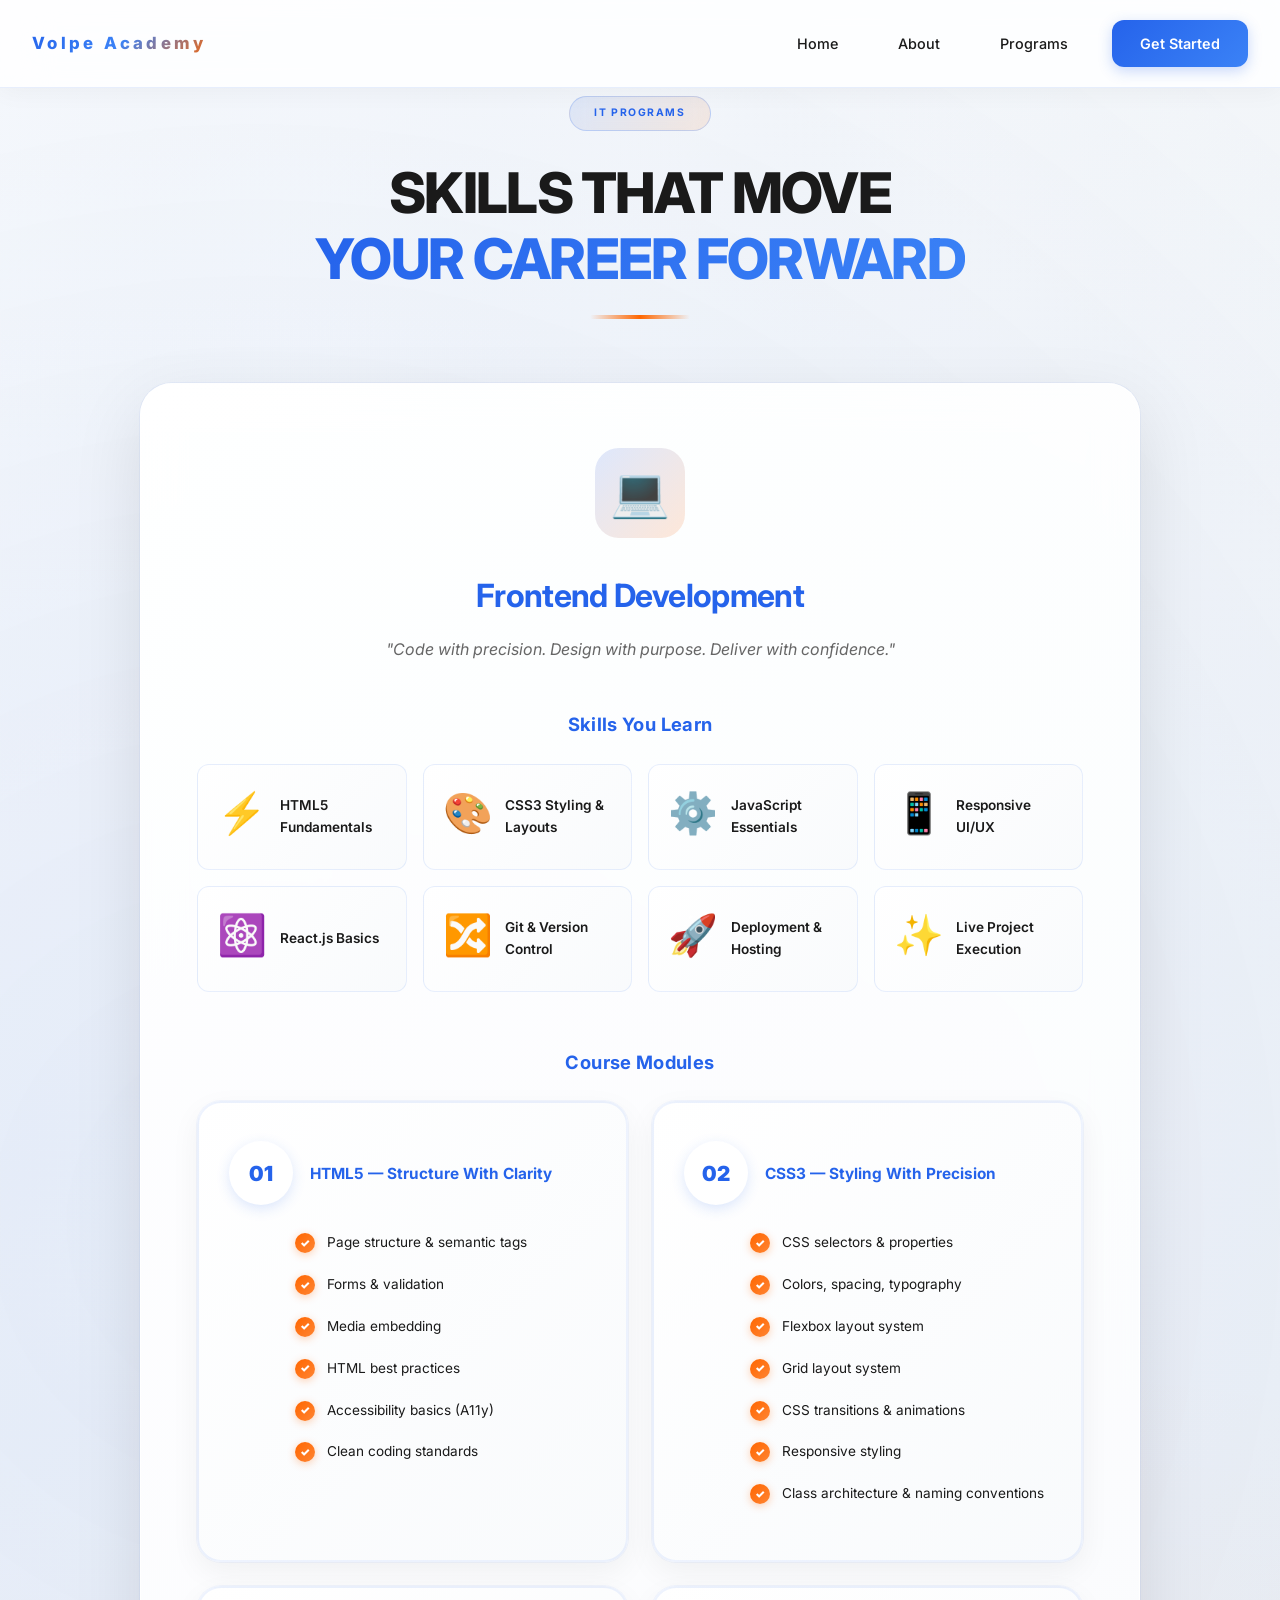
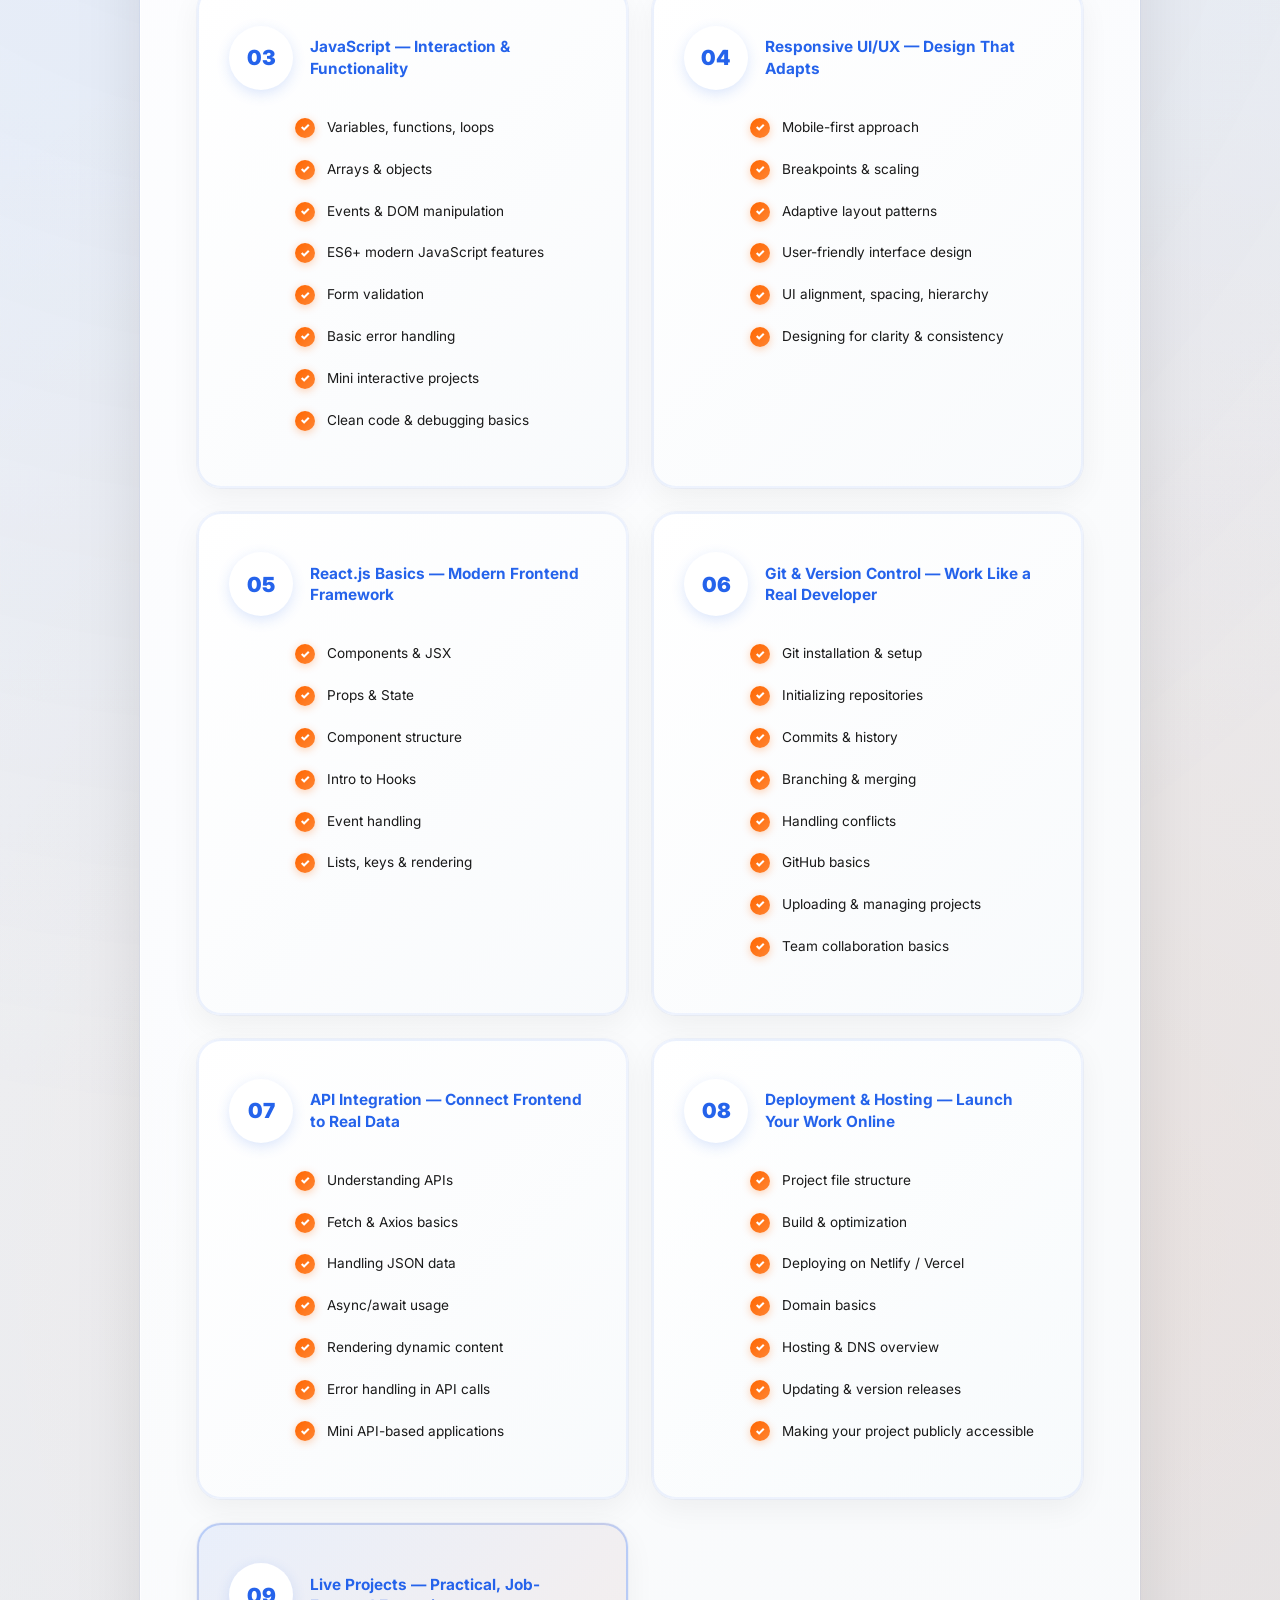
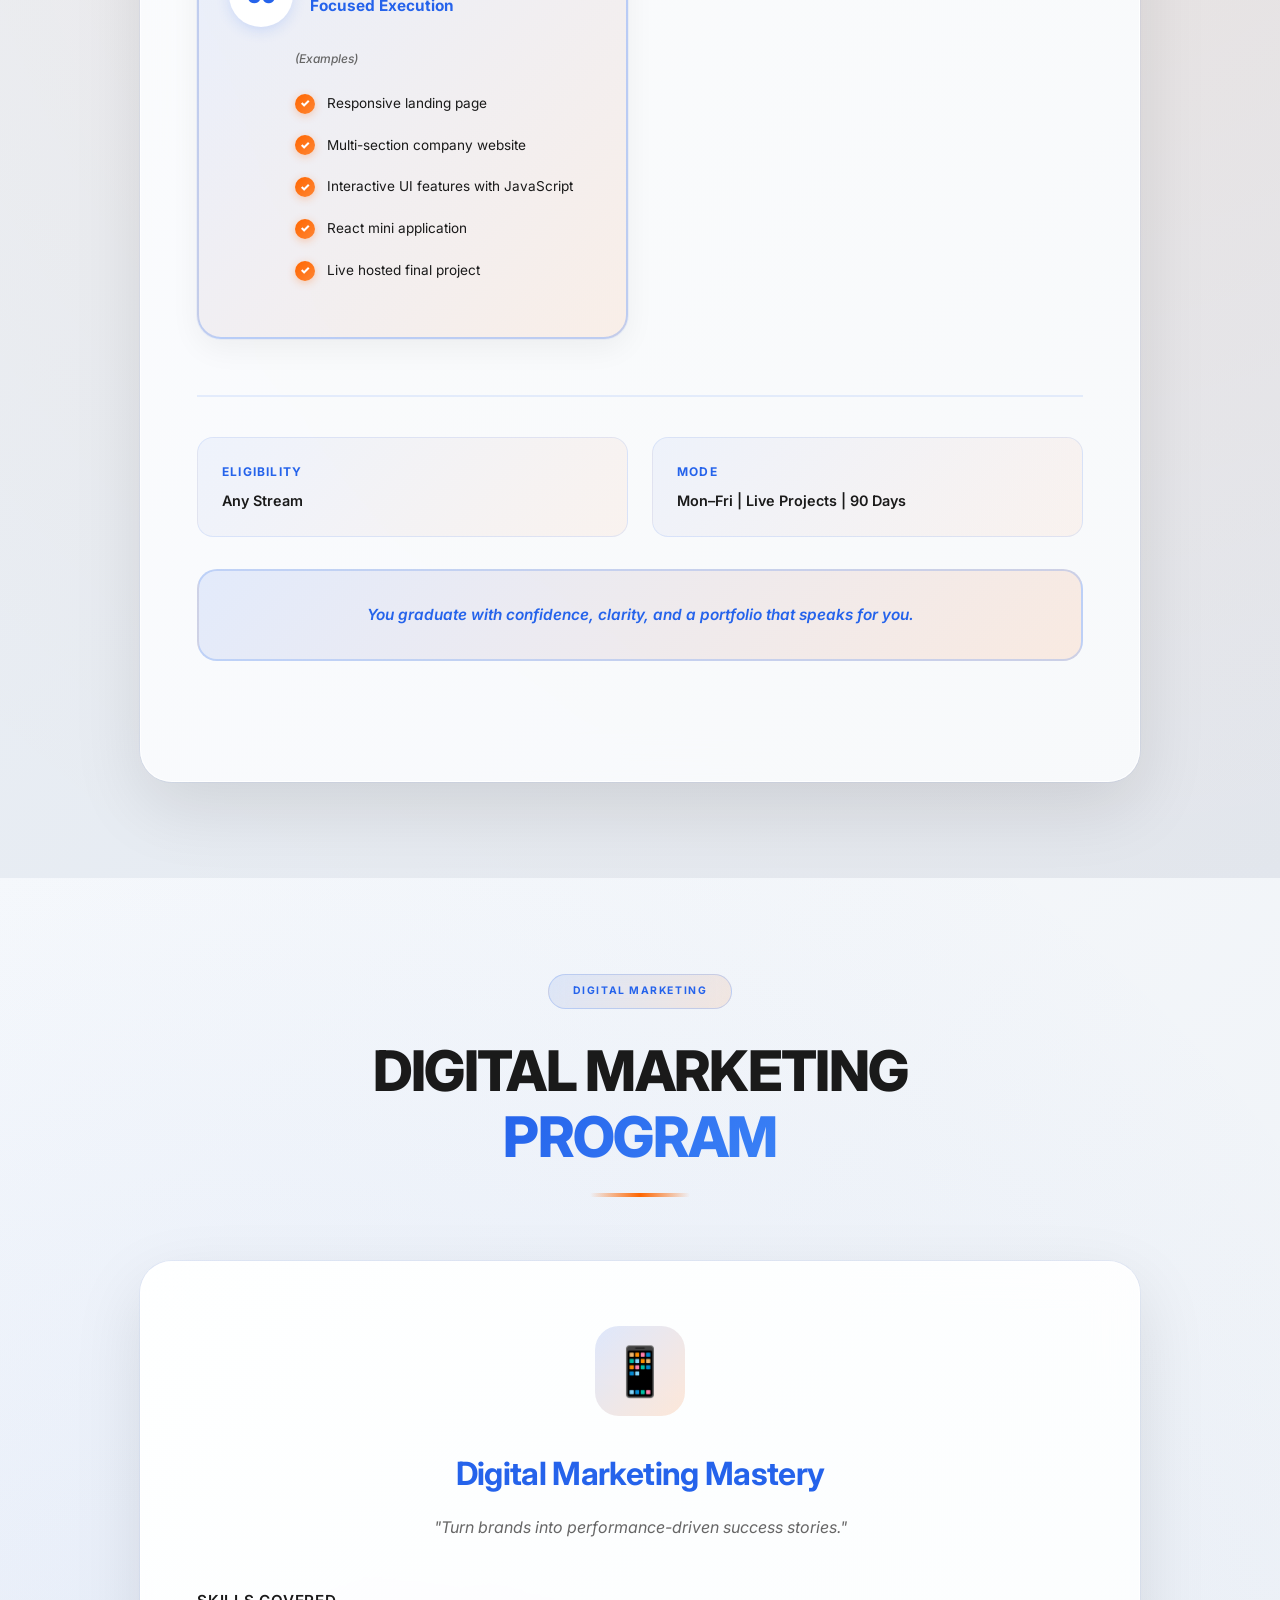
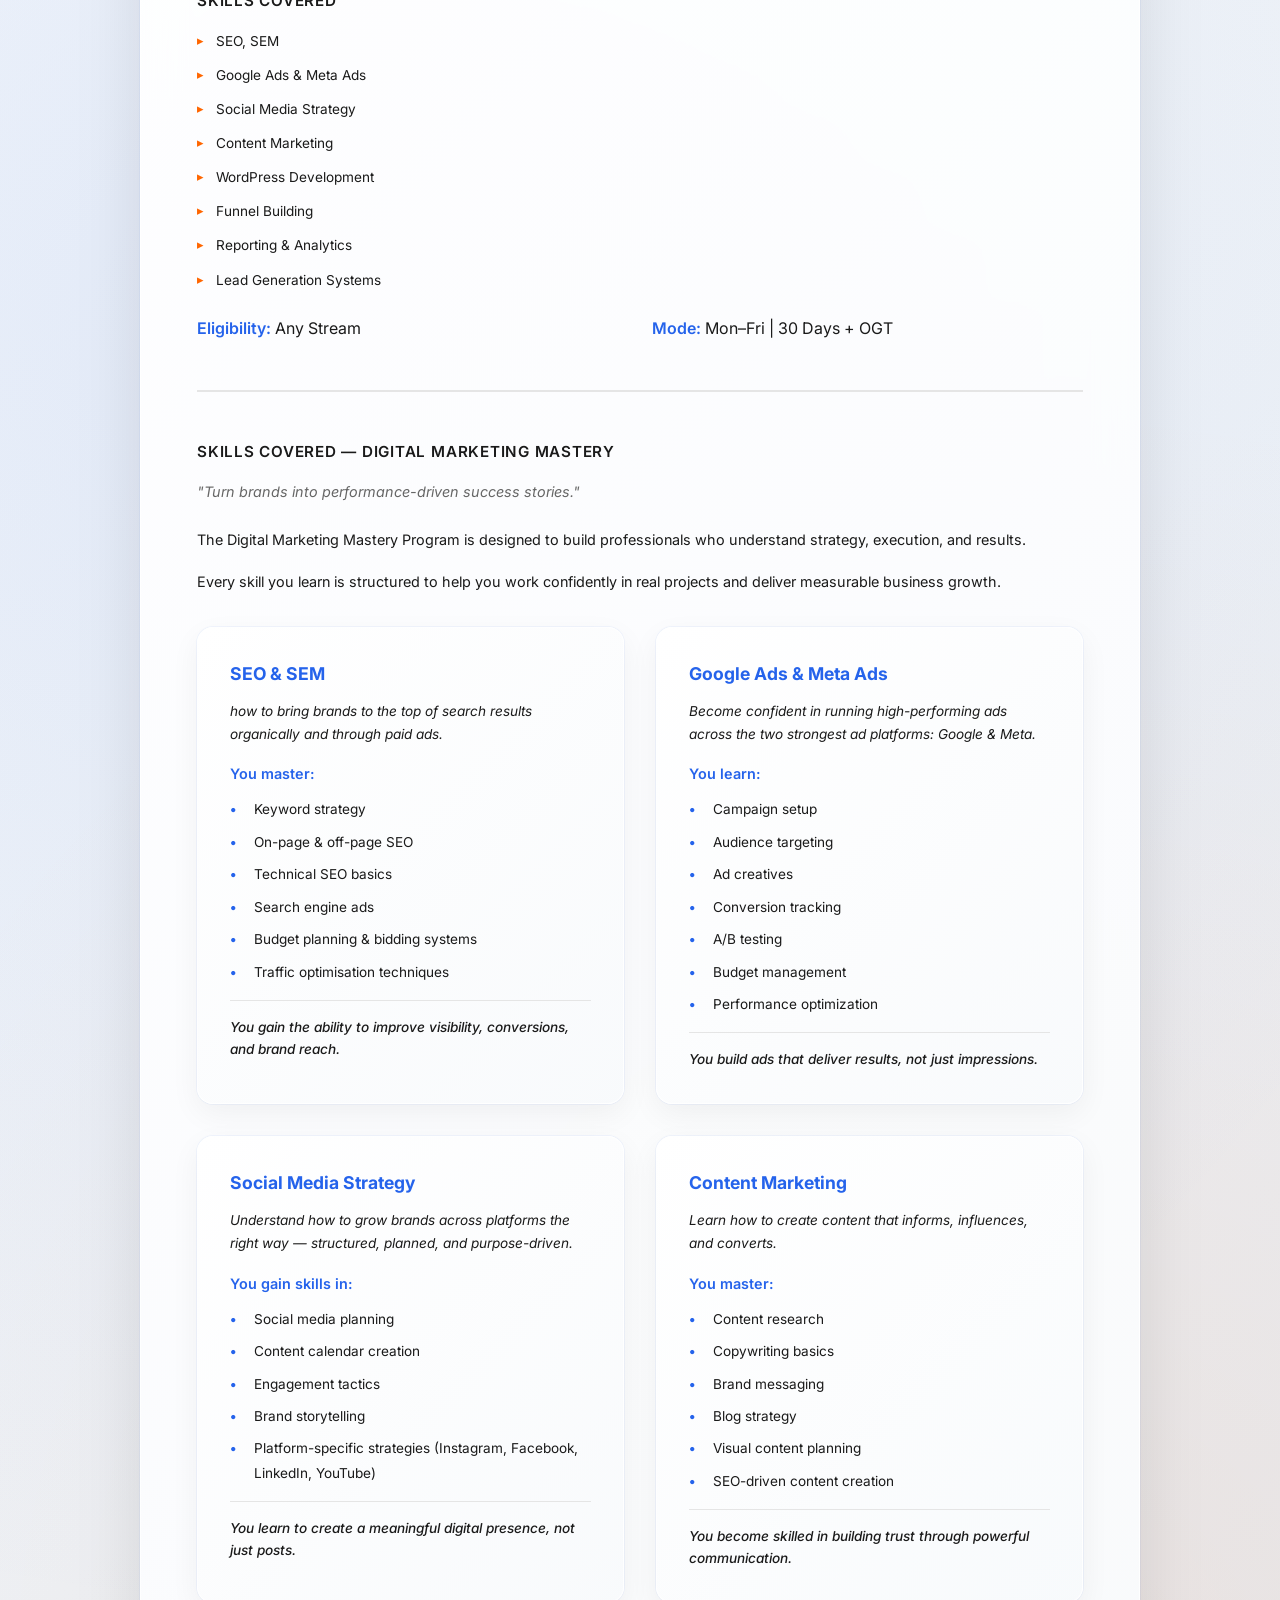
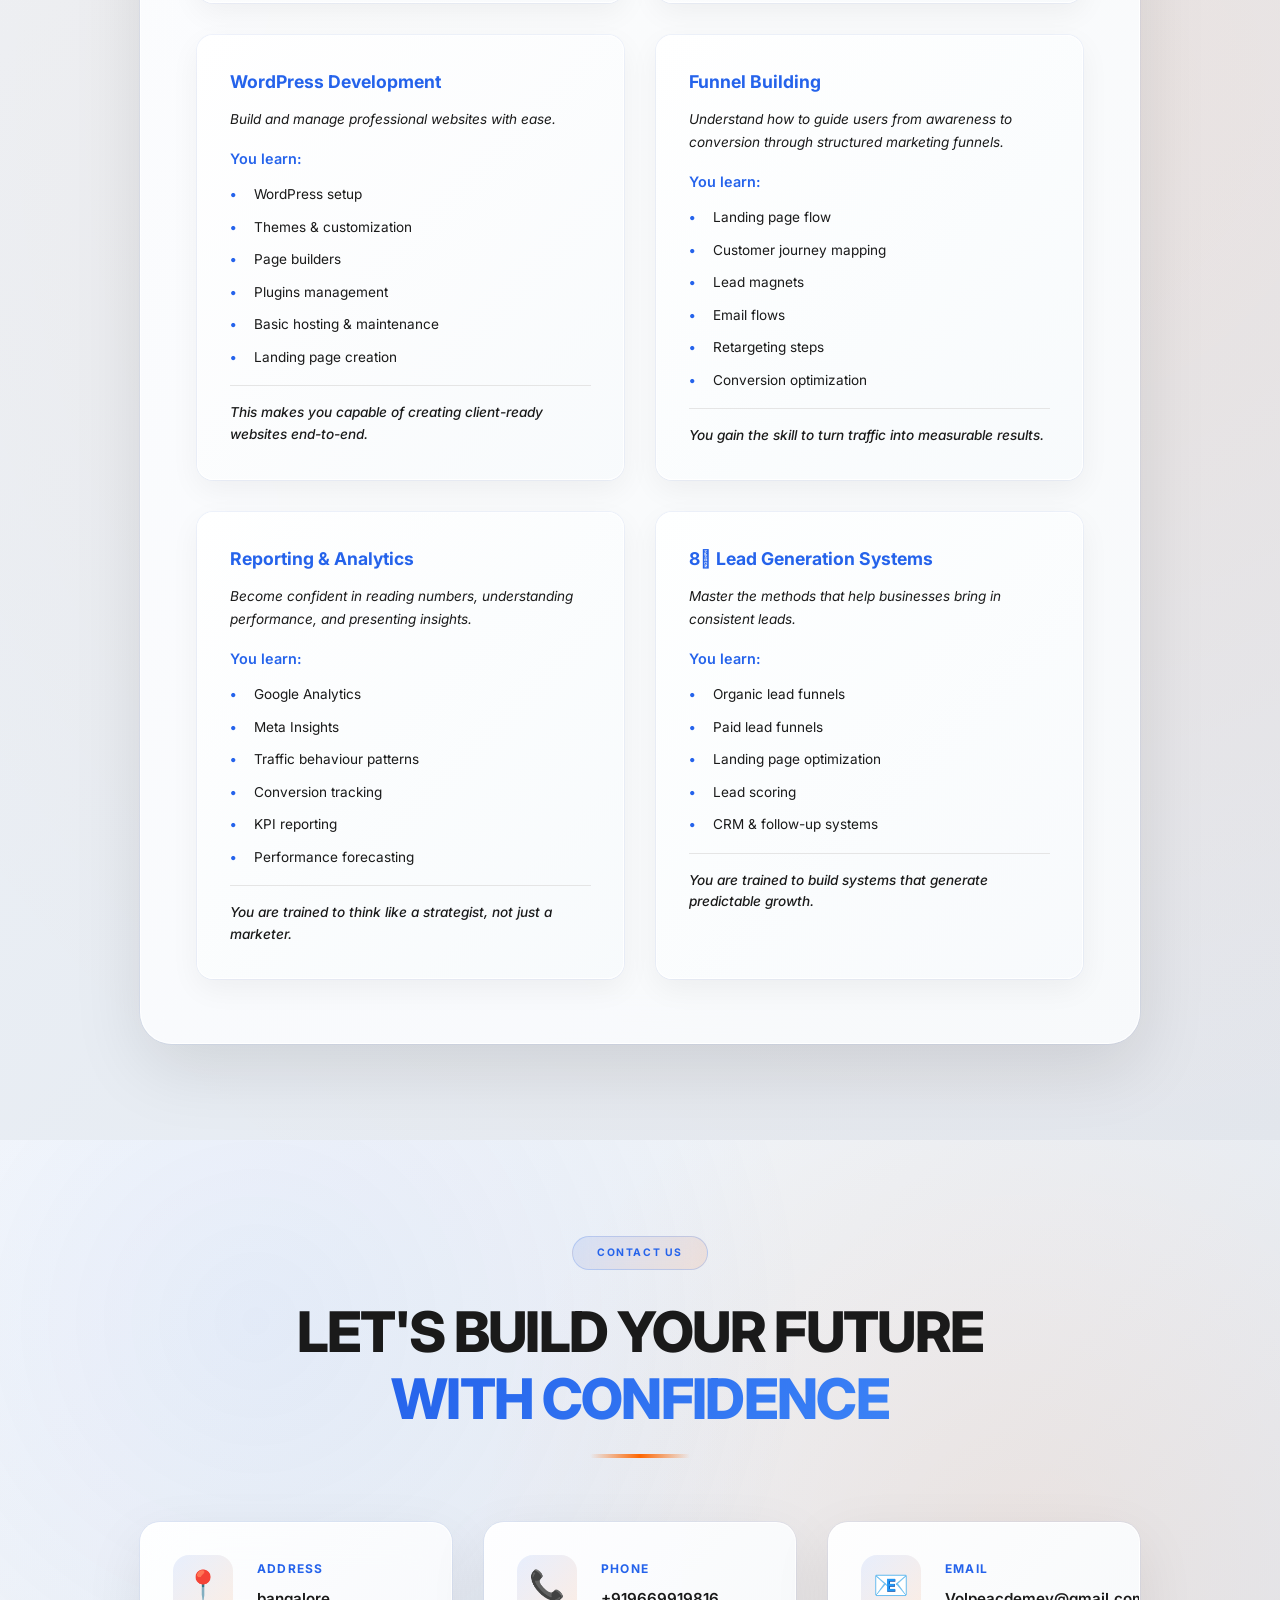
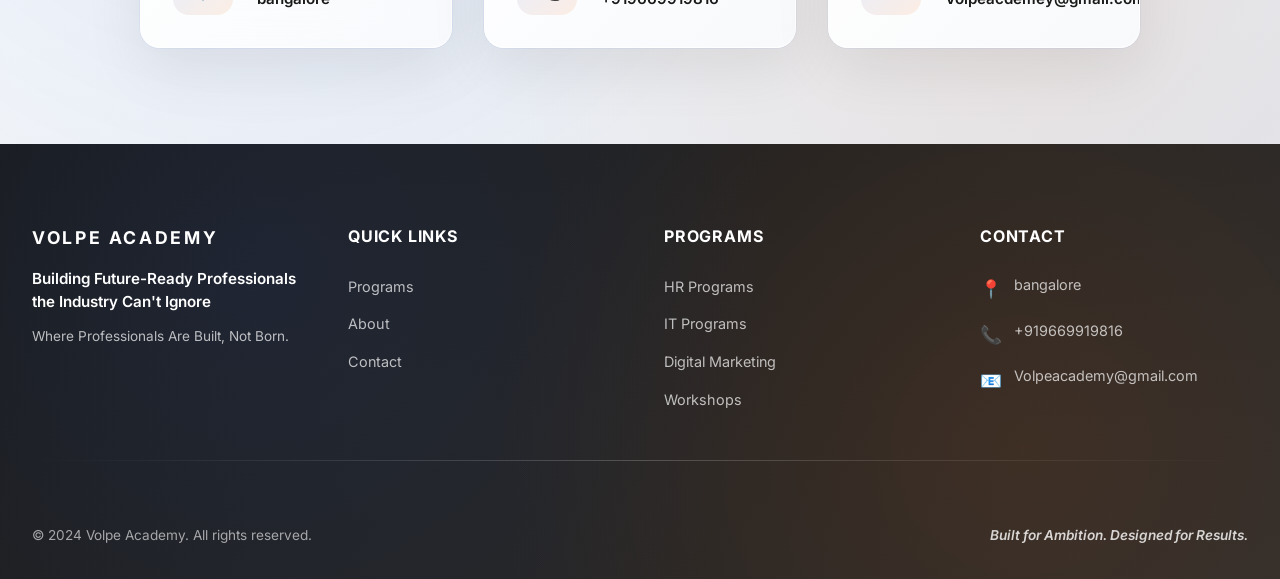
==== volpe/itprograms.html @ 86b408f2 "adding the new section" ====
<!DOCTYPE html>
<html lang="en">
<head>
	<meta charset="UTF-8">
	<meta name="viewport" content="width=device-width, initial-scale=1.0">
	<title>Volpe Academy — Building Future-Ready Professionals the Industry Can't Ignore</title>

     <link rel="stylesheet" href="styles.css">
	<link rel="preconnect" href="https://fonts.googleapis.com">
	<link rel="preconnect" href="https://fonts.gstatic.com" crossorigin>
	<link href="https://fonts.googleapis.com/css2?family=Inter:wght@300;400;500;600;700&display=swap" rel="stylesheet">
</head>
<body>
	<header class="header">
		<nav class="nav">
			<div class="nav-container">
				<div class="logo">Volpe Academy</div>
				<button class="hamburger-menu" aria-label="Toggle menu">
					<span></span>
					<span></span>
					<span></span>
				</button>
				<div class="nav-links">
					<a href="index.html">Home</a>
					<a href="index.html#about">About</a>
					<a href="index.html#programs">Programs</a>
					<a href="index.html#contact" class="nav-cta">Get Started</a>
				</div>
			</div>
		</nav>
	</header>

	<main>
		
		<section class="it-programs-section">
			<div class="it-background-pattern"></div>
			<div class="it-programs-container">
				<div class="it-section-header">
					<div class="it-badge">
						<span>IT PROGRAMS</span>
					</div>
					<h2 class="it-main-title">
						<span class="it-title-line">SKILLS THAT MOVE</span>
						<span class="it-title-accent">YOUR CAREER FORWARD</span>
					</h2>
					<div class="it-title-divider"></div>
				</div>
                
				<div class="it-course-wrapper">
					<div class="it-course-card">
						<div class="it-card-header">
							<div class="it-icon-wrapper">
								<div class="it-icon-bg"></div>
								<span class="it-icon">💻</span>
							</div>
							<h4 class="it-course-title">Frontend Development</h4>
							<p class="it-course-tagline">"Code with precision. Design with purpose. Deliver with confidence."</p>
						</div>
                        
						<div class="it-course-content">
							<div class="it-skills-section">
								<h5 class="it-section-label">Skills You Learn</h5>
								<div class="it-skills-grid">
									<div class="it-skill-card">
										<span class="it-skill-icon">⚡</span>
										<span class="it-skill-text">HTML5 Fundamentals</span>
									</div>
									<div class="it-skill-card">
										<span class="it-skill-icon">🎨</span>
										<span class="it-skill-text">CSS3 Styling & Layouts</span>
									</div>
									<div class="it-skill-card">
										<span class="it-skill-icon">⚙️</span>
										<span class="it-skill-text">JavaScript Essentials</span>
									</div>
									<div class="it-skill-card">
										<span class="it-skill-icon">📱</span>
										<span class="it-skill-text">Responsive UI/UX</span>
									</div>
									<div class="it-skill-card">
										<span class="it-skill-icon">⚛️</span>
										<span class="it-skill-text">React.js Basics</span>
									</div>
									<div class="it-skill-card">
										<span class="it-skill-icon">🔀</span>
										<span class="it-skill-text">Git & Version Control</span>
									</div>
									<div class="it-skill-card">
										<span class="it-skill-icon">🚀</span>
										<span class="it-skill-text">Deployment & Hosting</span>
									</div>
									<div class="it-skill-card">
										<span class="it-skill-icon">✨</span>
										<span class="it-skill-text">Live Project Execution</span>
									</div>
								</div>
							</div>

							<div class="it-modules-section">
								<h5 class="it-section-label">Course Modules</h5>
								<div class="it-modules-container">
									<div class="it-module-card">
										<div class="it-module-header">
											<span class="it-module-number">01</span>
											<h6 class="it-module-title">HTML5 — Structure With Clarity</h6>
										</div>
										<ul class="it-module-list">
										<li>Page structure & semantic tags</li>
										<li>Forms & validation</li>
										<li>Media embedding</li>
										<li>HTML best practices</li>
										<li>Accessibility basics (A11y)</li>
										<li>Clean coding standards</li>
									</ul>
									</div>

									<div class="it-module-card">
										<div class="it-module-header">
											<span class="it-module-number">02</span>
											<h6 class="it-module-title">CSS3 — Styling With Precision</h6>
										</div>
										<ul class="it-module-list">
										<li>CSS selectors & properties</li>
										<li>Colors, spacing, typography</li>
										<li>Flexbox layout system</li>
										<li>Grid layout system</li>
										<li>CSS transitions & animations</li>
										<li>Responsive styling</li>
										<li>Class architecture & naming conventions</li>
									</ul>
									</div>

									<div class="it-module-card">
										<div class="it-module-header">
											<span class="it-module-number">03</span>
											<h6 class="it-module-title">JavaScript — Interaction & Functionality</h6>
										</div>
										<ul class="it-module-list">
										<li>Variables, functions, loops</li>
										<li>Arrays & objects</li>
										<li>Events & DOM manipulation</li>
										<li>ES6+ modern JavaScript features</li>
										<li>Form validation</li>
										<li>Basic error handling</li>
										<li>Mini interactive projects</li>
										<li>Clean code & debugging basics</li>
									</ul>
									</div>

									<div class="it-module-card">
										<div class="it-module-header">
											<span class="it-module-number">04</span>
											<h6 class="it-module-title">Responsive UI/UX — Design That Adapts</h6>
										</div>
										<ul class="it-module-list">
										<li>Mobile-first approach</li>
										<li>Breakpoints & scaling</li>
										<li>Adaptive layout patterns</li>
										<li>User-friendly interface design</li>
										<li>UI alignment, spacing, hierarchy</li>
										<li>Designing for clarity & consistency</li>
									</ul>
									</div>

									<div class="it-module-card">
										<div class="it-module-header">
											<span class="it-module-number">05</span>
											<h6 class="it-module-title">React.js Basics — Modern Frontend Framework</h6>
										</div>
										<ul class="it-module-list">
										<li>Components & JSX</li>
										<li>Props & State</li>
										<li>Component structure</li>
										<li>Intro to Hooks</li>
										<li>Event handling</li>
										<li>Lists, keys & rendering</li>
									</ul>
									</div>

									<div class="it-module-card">
										<div class="it-module-header">
											<span class="it-module-number">06</span>
											<h6 class="it-module-title">Git & Version Control — Work Like a Real Developer</h6>
										</div>
										<ul class="it-module-list">
										<li>Git installation & setup</li>
										<li>Initializing repositories</li>
										<li>Commits & history</li>
										<li>Branching & merging</li>
										<li>Handling conflicts</li>
										<li>GitHub basics</li>
										<li>Uploading & managing projects</li>
										<li>Team collaboration basics</li>
									</ul>
									</div>

									<div class="it-module-card">
										<div class="it-module-header">
											<span class="it-module-number">07</span>
											<h6 class="it-module-title">API Integration — Connect Frontend to Real Data</h6>
										</div>
										<ul class="it-module-list">
										<li>Understanding APIs</li>
										<li>Fetch & Axios basics</li>
										<li>Handling JSON data</li>
										<li>Async/await usage</li>
										<li>Rendering dynamic content</li>
										<li>Error handling in API calls</li>
										<li>Mini API-based applications</li>
									</ul>
									</div>

									<div class="it-module-card">
										<div class="it-module-header">
											<span class="it-module-number">08</span>
											<h6 class="it-module-title">Deployment & Hosting — Launch Your Work Online</h6>
										</div>
										<ul class="it-module-list">
										<li>Project file structure</li>
										<li>Build & optimization</li>
										<li>Deploying on Netlify / Vercel</li>
										<li>Domain basics</li>
										<li>Hosting & DNS overview</li>
										<li>Updating & version releases</li>
										<li>Making your project publicly accessible</li>
									</ul>
									</div>

									<div class="it-module-card it-module-highlight">
										<div class="it-module-header">
											<span class="it-module-number">09</span>
											<h6 class="it-module-title">Live Projects — Practical, Job-Focused Execution</h6>
										</div>
										<p class="it-module-examples">(Examples)</p>
										<ul class="it-module-list">
										<li>Responsive landing page</li>
										<li>Multi-section company website</li>
										<li>Interactive UI features with JavaScript</li>
										<li>React mini application</li>
										<li>Live hosted final project</li>
										</ul>
									</div>
								</div>

								<div class="it-course-footer">
									<div class="it-course-details">
										<div class="it-detail-item">
											<span class="it-detail-label">Eligibility</span>
											<span class="it-detail-value">Any Stream</span>
										</div>
										<div class="it-detail-item">
											<span class="it-detail-label">Mode</span>
											<span class="it-detail-value">Mon–Fri | Live Projects | 90 Days</span>
										</div>
									</div>
									<div class="it-graduation-box">
										<p class="it-graduation-statement">You graduate with confidence, clarity, and a portfolio that speaks for you.</p>
									</div>
								</div>
							</div>
							</div>
						</section>

						<section class="digital-marketing-section">
							<div class="dm-background-pattern"></div>
							<div class="digital-marketing-container">
								<div class="dm-section-header">
									<div class="dm-badge">
										<span>DIGITAL MARKETING</span>
									</div>
									<h2 class="dm-main-title">
										<span class="dm-title-line">DIGITAL MARKETING</span>
										<span class="dm-title-accent">PROGRAM</span>
									</h2>
									<div class="dm-title-divider"></div>
								</div>
				
								<div class="dm-course-wrapper">
									<div class="dm-course-card">
										<div class="dm-card-header">
											<div class="dm-icon-wrapper">
												<div class="dm-icon-bg"></div>
												<span class="dm-icon">📱</span>
											</div>
											<h4 class="dm-course-title">Digital Marketing Mastery</h4>
											<p class="dm-course-tagline">"Turn brands into performance-driven success stories."</p>
										</div>
						
										<div class="dm-course-content">
											<h5 class="course-section-title">Skills Covered</h5>
											<ul class="course-list">
												<li class="course-item">SEO, SEM</li>
												<li class="course-item">Google Ads & Meta Ads</li>
												<li class="course-item">Social Media Strategy</li>
												<li class="course-item">Content Marketing</li>
												<li class="course-item">WordPress Development</li>
												<li class="course-item">Funnel Building</li>
												<li class="course-item">Reporting & Analytics</li>
												<li class="course-item">Lead Generation Systems</li>
											</ul>

											<div class="it-course-details">
												<p class="course-eligibility"><strong>Eligibility:</strong> Any Stream</p>
												<p class="course-mode"><strong>Mode:</strong> Mon–Fri | 30 Days + OGT</p>
											</div>

											<div class="dm-detailed-section">
												<h5 class="course-section-title">Skills Covered — Digital Marketing Mastery</h5>
												<p class="course-tagline">"Turn brands into performance-driven success stories."</p>
												<p class="dm-intro">The Digital Marketing Mastery Program is designed to build professionals who understand strategy, execution, and results.</p>
												<p class="dm-intro">Every skill you learn is structured to help you work confidently in real projects and deliver measurable business growth.</p>

												<div class="modules-section">
													<div class="module-item">
														<h6 class="module-number">SEO & SEM</h6>
														<p class="module-description">how to bring brands to the top of search results organically and through paid ads.</p>
														<p class="module-subtitle">You master:</p>
														<ul class="module-list">
															<li>Keyword strategy</li>
															<li>On-page & off-page SEO</li>
															<li>Technical SEO basics</li>
															<li>Search engine ads</li>
															<li>Budget planning & bidding systems</li>
															<li>Traffic optimisation techniques</li>
														</ul>
														<p class="module-outcome">You gain the ability to improve visibility, conversions, and brand reach.</p>
													</div>

													<div class="module-item">
														<h6 class="module-number">Google Ads & Meta Ads</h6>
														<p class="module-description">Become confident in running high-performing ads across the two strongest ad platforms: Google & Meta.</p>
														<p class="module-subtitle">You learn:</p>
														<ul class="module-list">
															<li>Campaign setup</li>
															<li>Audience targeting</li>
															<li>Ad creatives</li>
															<li>Conversion tracking</li>
															<li>A/B testing</li>
															<li>Budget management</li>
															<li>Performance optimization</li>
														</ul>
														<p class="module-outcome">You build ads that deliver results, not just impressions.</p>
													</div>

													<div class="module-item">
														<h6 class="module-number">Social Media Strategy</h6>
														<p class="module-description">Understand how to grow brands across platforms the right way — structured, planned, and purpose-driven.</p>
														<p class="module-subtitle">You gain skills in:</p>
														<ul class="module-list">
															<li>Social media planning</li>
															<li>Content calendar creation</li>
															<li>Engagement tactics</li>
															<li>Brand storytelling</li>
															<li>Platform-specific strategies (Instagram, Facebook, LinkedIn, YouTube)</li>
														</ul>
														<p class="module-outcome">You learn to create a meaningful digital presence, not just posts.</p>
													</div>

													<div class="module-item">
														<h6 class="module-number">Content Marketing</h6>
														<p class="module-description">Learn how to create content that informs, influences, and converts.</p>
														<p class="module-subtitle">You master:</p>
														<ul class="module-list">
															<li>Content research</li>
															<li>Copywriting basics</li>
															<li>Brand messaging</li>
															<li>Blog strategy</li>
															<li>Visual content planning</li>
															<li>SEO-driven content creation</li>
														</ul>
														<p class="module-outcome">You become skilled in building trust through powerful communication.</p>
													</div>

													<div class="module-item">
														<h6 class="module-number">WordPress Development</h6>
														<p class="module-description">Build and manage professional websites with ease.</p>
														<p class="module-subtitle">You learn:</p>
														<ul class="module-list">
															<li>WordPress setup</li>
															<li>Themes & customization</li>
															<li>Page builders</li>
															<li>Plugins management</li>
															<li>Basic hosting & maintenance</li>
															<li>Landing page creation</li>
														</ul>
														<p class="module-outcome">This makes you capable of creating client-ready websites end-to-end.</p>
													</div>

													<div class="module-item">
														<h6 class="module-number">Funnel Building</h6>
														<p class="module-description">Understand how to guide users from awareness to conversion through structured marketing funnels.</p>
														<p class="module-subtitle">You learn:</p>
														<ul class="module-list">
															<li>Landing page flow</li>
															<li>Customer journey mapping</li>
															<li>Lead magnets</li>
															<li>Email flows</li>
															<li>Retargeting steps</li>
															<li>Conversion optimization</li>
														</ul>
														<p class="module-outcome">You gain the skill to turn traffic into measurable results.</p>
													</div>

													<div class="module-item">
														<h6 class="module-number">Reporting & Analytics</h6>
														<p class="module-description">Become confident in reading numbers, understanding performance, and presenting insights.</p>
														<p class="module-subtitle">You learn:</p>
														<ul class="module-list">
															<li>Google Analytics</li>
															<li>Meta Insights</li>
															<li>Traffic behaviour patterns</li>
															<li>Conversion tracking</li>
															<li>KPI reporting</li>
															<li>Performance forecasting</li>
														</ul>
														<p class="module-outcome">You are trained to think like a strategist, not just a marketer.</p>
													</div>

													<div class="module-item">
														<h6 class="module-number">8⃣ Lead Generation Systems</h6>
														<p class="module-description">Master the methods that help businesses bring in consistent leads.</p>
														<p class="module-subtitle">You learn:</p>
														<ul class="module-list">
															<li>Organic lead funnels</li>
															<li>Paid lead funnels</li>
															<li>Landing page optimization</li>
															<li>Lead scoring</li>
															<li>CRM & follow-up systems</li>
														</ul>
														<p class="module-outcome">You are trained to build systems that generate predictable growth.</p>
													</div>
												</div>
											</div>
										</div>
									</div>
								</div>
							</section>
                
							<section class="contact-section" id="contact">
								<div class="contact-background-pattern"></div>
								<div class="contact-container">
									<div class="contact-section-header">
										<div class="contact-badge">
											<span>CONTACT US</span>
										</div>
										<h2 class="contact-main-title">
											<span class="contact-title-line">LET'S BUILD YOUR FUTURE</span>
											<span class="contact-title-accent">WITH CONFIDENCE</span>
										</h2>
										<div class="contact-title-divider"></div>
									</div>
					
									<div class="contact-info">
										<div class="contact-item">
											<div class="contact-icon-wrapper">
												<span class="contact-icon">📍</span>
											</div>
											<div class="contact-content">
												<span class="contact-label">Address</span>
												<span class="contact-value">bangalore</span>
											</div>
										</div>
										<div class="contact-item">
											<div class="contact-icon-wrapper">
												<span class="contact-icon">📞</span>
											</div>
											<div class="contact-content">
												<span class="contact-label">Phone</span>
												<span class="contact-value">+919669919816</span>
											</div>
										</div>
										<div class="contact-item">
											<div class="contact-icon-wrapper">
												<span class="contact-icon">📧</span>
											</div>
											<div class="contact-content">
												<span class="contact-label">Email</span>
												<span class="contact-value">Volpeacdemey@gmail.com</span>
											</div>
										</div>
									</div>
								</div>
							</section>
						</main>

						<footer class="footer">
							<div class="footer-background-pattern"></div>
							<div class="footer-container">
								<div class="footer-content">
									<div class="footer-section footer-brand">
										<div class="footer-logo">Volpe ACADEMY</div>
										<p class="footer-tagline">Building Future-Ready Professionals the Industry Can't Ignore</p>
										<p class="footer-description">Where Professionals Are Built, Not Born.</p>
									</div>
					
									<div class="footer-section footer-links">
										<h4 class="footer-heading">Quick Links</h4>
										<ul class="footer-link-list">
											<li><a href="#programs">Programs</a></li>
											<li><a href="#about">About</a></li>
											<li><a href="#contact">Contact</a></li>
										</ul>
									</div>
					
									<div class="footer-section footer-programs">
										<h4 class="footer-heading">Programs</h4>
										<ul class="footer-link-list">
											<li><a href="#programs">HR Programs</a></li>
											<li><a href="#programs">IT Programs</a></li>
											<li><a href="#programs">Digital Marketing</a></li>
											<li><a href="#programs">Workshops</a></li>
										</ul>
									</div>
					
									<div class="footer-section footer-contact">
										<h4 class="footer-heading">Contact</h4>
										<div class="footer-contact-info">
											<div class="footer-contact-item">
												<span class="footer-contact-icon">📍</span>
												<span class="footer-contact-text">bangalore</span>
											</div>
											<div class="footer-contact-item">
												<span class="footer-contact-icon">📞</span>
												<span class="footer-contact-text">+919669919816</span>
											</div>
											<div class="footer-contact-item">
												<span class="footer-contact-icon">📧</span>
												<span class="footer-contact-text">Volpeacademy@gmail.com</span>
											</div>
										</div>
									</div>
								</div>
				
								<div class="footer-divider"></div>
				
								<div class="footer-bottom">
									<p class="footer-copyright">© 2024 Volpe Academy. All rights reserved.</p>
									<p class="footer-motto">Built for Ambition. Designed for Results.</p>
								</div>
							</div>
						</footer>

						<script src="volpe/scripts.js"></script>
				</body>
				</html>
---- volpe/styles.css ----
* {
    margin: 0;
    padding: 0;
    box-sizing: border-box;
}

:root {
    --primary-color: #2563eb;
    --secondary-color: #ffffff;
    --accent-color: #ff6600;
    --text-light: #666666;
    --text-dark: #1a1a1a;
    --bg-light: #fafafa;
    --border-color: #e5e5e5;
}

body {
    font-family: 'Inter', -apple-system, BlinkMacSystemFont, 'Segoe UI', sans-serif;
    line-height: 1.6;
    color: var(--text-dark);
    background-color: var(--secondary-color);
    overflow-x: hidden;
}

/* Header */
.header {
    position: fixed;
    top: 0;
    left: 0;
    right: 0;
    z-index: 1000;
    background: rgba(255, 255, 255, 0.85);
    backdrop-filter: blur(24px) saturate(180%);
    -webkit-backdrop-filter: blur(24px) saturate(180%);
    border-bottom: 1px solid rgba(37, 99, 235, 0.1);
    box-shadow: 0 4px 24px rgba(0, 0, 0, 0.04);
    transition: all 0.4s cubic-bezier(0.4, 0, 0.2, 1);
}

.header.scrolled {
    background: rgba(255, 255, 255, 0.98);
    box-shadow: 0 8px 32px rgba(0, 0, 0, 0.1);
    border-bottom-color: rgba(37, 99, 235, 0.15);
}

.nav-container {
    max-width: 1400px;
    margin: 0 auto;
    padding: 1.25rem 2rem;
    display: flex;
    justify-content: space-between;
    align-items: center;
    gap: 2rem;
}

.logo {
    font-size: 1.05rem;
    font-weight: 800;
    letter-spacing: 0.2em;
    background: linear-gradient(135deg, var(--primary-color) 0%, #3b82f6 50%, var(--accent-color) 100%);
    -webkit-background-clip: text;
    -webkit-text-fill-color: transparent;
    background-clip: text;
    transition: all 0.4s cubic-bezier(0.4, 0, 0.2, 1);
    position: relative;
    padding: 0.5rem 0;
    cursor: pointer;
}

.logo::after {
    content: '';
    position: absolute;
    bottom: 0;
    left: 0;
    width: 0;
    height: 3px;
    background: linear-gradient(90deg, var(--primary-color), var(--accent-color));
    transition: width 0.4s cubic-bezier(0.4, 0, 0.2, 1);
    border-radius: 2px;
}

.logo:hover {
    transform: translateY(-1px);
}

.logo:hover::after {
    width: 100%;
}

.nav-links {
    display: flex;
    gap: 0.75rem;
    align-items: center;
}

.nav-links a {
    text-decoration: none;
    color: var(--text-dark);
    font-size: 0.9rem;
    font-weight: 500;
    padding: 0.65rem 1.5rem;
    border-radius: 10px;
    transition: all 0.3s cubic-bezier(0.4, 0, 0.2, 1);
    position: relative;
    overflow: hidden;
}

.nav-links a::before {
    content: '';
    position: absolute;
    top: 0;
    left: 0;
    right: 0;
    bottom: 0;
    background: linear-gradient(135deg, rgba(37, 99, 235, 0.1), rgba(255, 102, 0, 0.1));
    opacity: 0;
    transition: opacity 0.3s ease;
    border-radius: 10px;
}

.nav-links a::after {
    content: '';
    position: absolute;
    bottom: 0;
    left: 50%;
    transform: translateX(-50%);
    width: 0;
    height: 2.5px;
    background: linear-gradient(90deg, var(--primary-color), var(--accent-color));
    transition: width 0.3s cubic-bezier(0.4, 0, 0.2, 1);
    border-radius: 2px;
}

.nav-links a:hover {
    color: var(--primary-color);
    transform: translateY(-2px);
}

.nav-links a:hover::before {
    opacity: 1;
}

.nav-links a:hover::after {
    width: 70%;
}

/* CTA Button Styling */
.nav-links a.nav-cta {
    background: linear-gradient(135deg, var(--primary-color) 0%, #3b82f6 100%);
    color: white;
    font-weight: 600;
    padding: 0.75rem 1.75rem;
    border-radius: 12px;
    box-shadow: 0 4px 14px rgba(37, 99, 235, 0.25);
    margin-left: 0.5rem;
    position: relative;
    overflow: hidden;
}

.nav-links a.nav-cta::before {
    background: linear-gradient(135deg, rgba(255, 255, 255, 0.2), rgba(255, 255, 255, 0.1));
    opacity: 0;
}

.nav-links a.nav-cta::after {
    content: '';
    position: absolute;
    top: 50%;
    left: 50%;
    width: 0;
    height: 0;
    border-radius: 50%;
    background: rgba(255, 255, 255, 0.3);
    transform: translate(-50%, -50%);
    transition: width 0.6s ease, height 0.6s ease;
}

.nav-links a.nav-cta:hover {
    color: white;
    transform: translateY(-3px);
    box-shadow: 0 8px 24px rgba(37, 99, 235, 0.35);
    background: linear-gradient(135deg, #1d4ed8 0%, var(--primary-color) 100%);
}

.nav-links a.nav-cta:hover::before {
    opacity: 1;
}

.nav-links a.nav-cta:hover::after {
    width: 300px;
    height: 300px;
}

.nav-links a.nav-cta:active {
    transform: translateY(-1px);
    box-shadow: 0 4px 16px rgba(37, 99, 235, 0.3);
}

/* Hamburger Menu - Hidden on Desktop */
.hamburger-menu {
    display: none;
}

/* Hero Section */
.hero {
    min-height: 100vh;
    display: flex;
    align-items: center;
    justify-content: center;
    padding: 2rem 2rem 1rem;
    position: relative;
    background: linear-gradient(135deg, #f5f7fa 0%, #c3cfe2 100%);
    background-image: 
        url('https://images.unsplash.com/photo-1521737604893-d14cc237f11d?ixlib=rb-4.0.3&ixid=M3wxMjA3fDB8MHxwaG90by1wYWdlfHx8fGVufDB8fHx8fA%3D%3D&auto=format&fit=crop&w=2084&q=80');
    background-size: cover;
    background-position: center;
    background-attachment: fixed;
    background-repeat: no-repeat;
    overflow: hidden;
}

.hero-background-overlay {
    position: absolute;
    top: 0;
    left: 0;
    right: 0;
    bottom: 0;
    background: 
        radial-gradient(ellipse 100% 60% at 50% 0%, rgba(255, 255, 255, 0.98) 0%, rgba(255, 255, 255, 0.92) 40%, rgba(255, 255, 255, 0.85) 100%);
    z-index: 0;
}

.hero-pattern {
    position: absolute;
    top: 0;
    left: 0;
    right: 0;
    bottom: 0;
    background-image: 
        radial-gradient(circle at 20% 50%, rgba(37, 99, 235, 0.03) 0%, transparent 50%),
        radial-gradient(circle at 80% 80%, rgba(255, 102, 0, 0.03) 0%, transparent 50%);
    z-index: 0;
    pointer-events: none;
}

.hero-container {
    max-width: 1400px;
    width: 100%;
    position: relative;
    z-index: 1;
}

.hero-grid {
    display: grid;
    grid-template-columns: 1fr 1fr;
    gap: 3rem;
    align-items: center;
    width: 100%;
    padding: 1rem 0;
}

.hero-content {
    animation: fadeInUp 1s ease-out;
    position: relative;
    z-index: 2;
        margin-top: 90px;
}

.hero-images {
    position: relative;
    height: 100%;
    min-height: 500px;
    display: flex;
    align-items: center;
    justify-content: center;
    animation: fadeInRight 1s ease-out 0.3s both;
}

.hero-image-main {
    position: relative;
    width: 100%;
    height: 380px;
    border-radius: 20px;
    overflow: hidden;
    box-shadow: 0 20px 60px rgba(0, 0, 0, 0.15);
    transform: rotate(-2deg);
    transition: transform 0.4s ease;
}

.hero-image-main:hover {
    transform: rotate(0deg) scale(1.02);
}

.hero-image-main img {
    width: 100%;
    height: 100%;
    object-fit: cover;
    transition: transform 0.4s ease;
}

.hero-image-main:hover img {
    transform: scale(1.1);
}

.image-overlay {
    position: absolute;
    top: 0;
    left: 0;
    right: 0;
    bottom: 0;
    background: linear-gradient(135deg, rgba(37, 99, 235, 0.1), rgba(255, 102, 0, 0.1));
    z-index: 1;
}

.hero-image-secondary {
    position: absolute;
    top: 40px;
    right: -30px;
    width: 160px;
    height: 160px;
    border-radius: 15px;
    overflow: hidden;
    box-shadow: 0 10px 30px rgba(0, 0, 0, 0.2);
    transform: rotate(5deg);
    z-index: 2;
    animation: float 6s ease-in-out infinite;
    transition: transform 0.3s ease;
}

.hero-image-secondary:hover {
    transform: rotate(0deg) scale(1.05);
    z-index: 4;
}

.hero-image-secondary img {
    width: 100%;
    height: 100%;
    object-fit: cover;
}

.hero-image-tertiary {
    position: absolute;
    bottom: 60px;
    right: 40px;
    width: 150px;
    height: 150px;
    border-radius: 15px;
    overflow: hidden;
    box-shadow: 0 10px 30px rgba(0, 0, 0, 0.2);
    transform: rotate(-3deg);
    z-index: 2;
    animation: float 8s ease-in-out infinite reverse;
    transition: transform 0.3s ease;
}

.hero-image-tertiary:hover {
    transform: rotate(0deg) scale(1.05);
    z-index: 4;
}

.hero-image-tertiary img {
    width: 100%;
    height: 100%;
    object-fit: cover;
}

.floating-badge {
    position: absolute;
    background: rgba(255, 255, 255, 0.95);
    backdrop-filter: blur(20px);
    padding: 0.7rem 1.2rem;
    border-radius: 15px;
    box-shadow: 0 10px 30px rgba(0, 0, 0, 0.1);
    border: 1px solid rgba(37, 99, 235, 0.2);
    z-index: 3;
    animation: float 5s ease-in-out infinite;
    transition: transform 0.3s ease, box-shadow 0.3s ease;
}

.floating-badge:hover {
    transform: translateY(-5px) scale(1.05);
    box-shadow: 0 15px 40px rgba(37, 99, 235, 0.2);
}

.badge-1 {
    top: 80px;
    left: -50px;
    animation-delay: 0s;
}

.badge-2 {
    bottom: 120px;
    left: -30px;
    animation-delay: 1s;
}

.badge-number {
    display: block;
    font-size: 1.5rem;
    font-weight: 700;
    color: var(--primary-color);
    line-height: 1;
    margin-bottom: 0.2rem;
}

.badge-label {
    display: block;
    font-size: 0.65rem;
    font-weight: 500;
    color: var(--text-light);
    text-transform: uppercase;
    letter-spacing: 0.08em;
}

@keyframes float {
    0%, 100% {
        transform: translateY(0) rotate(var(--rotation, 0deg));
    }
    50% {
        transform: translateY(-20px) rotate(var(--rotation, 0deg));
    }
}

@keyframes fadeInRight {
    from {
        opacity: 0;
        transform: translateX(50px);
    }
    to {
        opacity: 1;
        transform: translateX(0);
    }
}

.hero-badge {
    display: inline-flex;
    align-items: center;
    gap: 0.4rem;
    padding: 0.4rem 1rem;
    background: rgba(37, 99, 235, 0.1);
    border: 1px solid rgba(37, 99, 235, 0.2);
    border-radius: 50px;
    margin-bottom: 1rem;
    animation: fadeInDown 0.8s ease-out 0.2s both;
}

.badge-text {
    font-size: 0.65rem;
    font-weight: 600;
    letter-spacing: 0.15em;
    color: var(--primary-color);
    text-transform: uppercase;
}

.badge-dot {
    width: 5px;
    height: 5px;
    background: var(--accent-color);
    border-radius: 50%;
    animation: pulse 2s ease-in-out infinite;
}

.hero-tagline {
    display: flex;
    flex-direction: column;
    gap: 0.3rem;
    margin-bottom: 1rem;
    animation: fadeInUp 0.8s ease-out 0.3s both;
}

.tagline-main {
    font-size: 0.75rem;
    font-weight: 600;
    letter-spacing: 0.15em;
    color: var(--primary-color);
    text-transform: uppercase;
    opacity: 0.9;
}

.tagline-sub {
    font-size: 0.7rem;
    font-weight: 500;
    letter-spacing: 0.12em;
    color: var(--text-light);
    text-transform: uppercase;
}

.hero-title {
    font-size: clamp(2rem, 6vw, 4.5rem);
    font-weight: 800;
    line-height: 1.1;
    margin-bottom: 0.8rem;
    color: var(--primary-color);
    letter-spacing: -0.02em;
    animation: fadeInUp 0.8s ease-out 0.4s both;
}

.title-line {
    display: block;
    margin-bottom: 0.2rem;
}

.title-accent-line {
    position: relative;
    display: inline-block;
}

.title-accent {
    color: var(--accent-color);
    position: relative;
    display: inline-block;
}

.title-accent::after {
    content: '';
    position: absolute;
    bottom: 0.1em;
    left: 0;
    right: 0;
    height: 0.12em;
    background: linear-gradient(90deg, var(--accent-color), transparent);
    opacity: 0.3;
    z-index: -1;
}

.hero-subtitle {
    font-size: clamp(1rem, 2vw, 1.4rem);
    font-weight: 400;
    color: var(--text-dark);
    margin-bottom: 1rem;
    font-style: italic;
    opacity: 0.85;
    animation: fadeInUp 0.8s ease-out 0.5s both;
}

.hero-description {
    max-width: 750px;
    margin-bottom: 1.2rem;
    font-size: clamp(0.85rem, 1.2vw, 1rem);
    line-height: 1.6;
    color: var(--text-dark);
    animation: fadeInUp 0.8s ease-out 0.6s both;
}

.hero-description p {
    margin-bottom: 0.8rem;
}

.hero-description p:last-child {
    margin-bottom: 0;
}

.description-highlight {
    font-size: 1.05em;
    font-weight: 500;
    color: var(--primary-color);
    line-height: 1.5;
}

.hero-description strong {
    color: var(--accent-color);
    font-weight: 600;
}

.hero-features {
    display: flex;
    flex-wrap: wrap;
    gap: 0.8rem;
    margin-bottom: 1.2rem;
    animation: fadeInUp 0.8s ease-out 0.7s both;
}

.feature-item {
    display: flex;
    align-items: center;
    gap: 0.5rem;
    padding: 0.5rem 1rem;
    background: rgba(255, 255, 255, 0.7);
    backdrop-filter: blur(10px);
    border: 1px solid rgba(37, 99, 235, 0.1);
    border-radius: 50px;
    transition: all 0.3s ease;
}

.feature-item:hover {
    transform: translateY(-2px);
    box-shadow: 0 4px 12px rgba(37, 99, 235, 0.15);
    border-color: rgba(37, 99, 235, 0.3);
}

.feature-icon {
    width: 18px;
    height: 18px;
    display: flex;
    align-items: center;
    justify-content: center;
    background: linear-gradient(135deg, var(--primary-color), var(--accent-color));
    color: white;
    border-radius: 50%;
    font-size: 0.65rem;
    font-weight: 700;
    flex-shrink: 0;
}

.feature-text {
    font-size: 0.8rem;
    font-weight: 500;
    color: var(--text-dark);
}

.hero-quotes {
    display: flex;
    flex-wrap: wrap;
    gap: 1.5rem;
    margin-bottom: 3rem;
    animation: fadeInUp 0.8s ease-out 0.8s both;
}

.quote-card {
    flex: 1;
    min-width: 250px;
    padding: 1.5rem 2rem;
    background: linear-gradient(135deg, rgba(37, 99, 235, 0.05), rgba(255, 102, 0, 0.05));
    border-left: 4px solid var(--accent-color);
    border-radius: 8px;
    position: relative;
    transition: all 0.3s ease;
}

.quote-card:hover {
    transform: translateX(5px);
    box-shadow: 0 4px 20px rgba(0, 0, 0, 0.1);
}

.quote-icon {
    font-size: 3rem;
    font-weight: 700;
    color: var(--accent-color);
    opacity: 0.2;
    line-height: 1;
    margin-bottom: 0.5rem;
    font-family: Georgia, serif;
}

.quote-text {
    font-size: 1.2rem;
    font-weight: 600;
    color: var(--primary-color);
    font-style: italic;
    line-height: 1.4;
}

.hero-cta {
    display: flex;
    flex-wrap: wrap;
    gap: 0.8rem;
    margin-top: 1rem;
    animation: fadeInUp 0.8s ease-out 0.9s both;
}

.cta-button {
    display: inline-flex;
    align-items: center;
    gap: 0.6rem;
    padding: 0.9rem 1.8rem;
    font-size: 0.85rem;
    font-weight: 600;
    letter-spacing: 0.05em;
    cursor: pointer;
    transition: all 0.4s cubic-bezier(0.4, 0, 0.2, 1);
    text-transform: uppercase;
    position: relative;
    overflow: hidden;
    border: 2px solid transparent;
    border-radius: 50px;
}

.cta-button.primary {
    background: linear-gradient(135deg, var(--accent-color), #ff8533);
    color: var(--secondary-color);
    box-shadow: 0 4px 15px rgba(255, 102, 0, 0.3);
}

.cta-button.primary::before {
    content: '';
    position: absolute;
    top: 0;
    left: -100%;
    width: 100%;
    height: 100%;
    background: linear-gradient(135deg, var(--primary-color), #3b82f6);
    transition: left 0.4s cubic-bezier(0.4, 0, 0.2, 1);
    z-index: -1;
}

.cta-button.primary:hover {
    transform: translateY(-3px);
    box-shadow: 0 8px 25px rgba(255, 102, 0, 0.4);
}

.cta-button.primary:hover::before {
    left: 0;
}

.cta-button.secondary {
    background: transparent;
    color: var(--primary-color);
    border-color: var(--primary-color);
}

.cta-button.secondary:hover {
    background: var(--primary-color);
    color: var(--secondary-color);
    transform: translateY(-3px);
    box-shadow: 0 8px 25px rgba(37, 99, 235, 0.3);
}

.button-text {
    position: relative;
    z-index: 1;
}

.button-arrow {
    position: relative;
    z-index: 1;
    transition: transform 0.3s ease;
    font-size: 1.2rem;
}

.cta-button:hover .button-arrow {
    transform: translateX(5px);
}

.cta-button:active {
    transform: translateY(-1px);
}

.hero-scroll-indicator {
    position: absolute;
    bottom: 2rem;
    left: 50%;
    transform: translateX(-50%);
    display: flex;
    flex-direction: column;
    align-items: center;
    gap: 0.5rem;
    z-index: 2;
    animation: fadeIn 1s ease-out 1.2s both;
}

.scroll-line {
    width: 2px;
    height: 40px;
    background: linear-gradient(180deg, var(--primary-color), transparent);
    animation: scrollDown 2s ease-in-out infinite;
}

.scroll-text {
    font-size: 0.75rem;
    font-weight: 500;
    color: var(--text-light);
    letter-spacing: 0.1em;
    text-transform: uppercase;
}

@keyframes scrollDown {
    0%, 100% {
        transform: translateY(0);
        opacity: 1;
    }
    50% {
        transform: translateY(10px);
        opacity: 0.5;
    }
}

/* Why Section */
.why-section {
    padding: 8rem 2rem;
    background: linear-gradient(135deg, #f8fafc 0%, #f1f5f9 100%);
    position: relative;
    overflow: hidden;
}

.why-background-pattern {
    position: absolute;
    top: 0;
    left: 0;
    right: 0;
    bottom: 0;
    background-image: 
        radial-gradient(circle at 20% 30%, rgba(37, 99, 235, 0.05) 0%, transparent 50%),
        radial-gradient(circle at 80% 70%, rgba(255, 102, 0, 0.05) 0%, transparent 50%);
    pointer-events: none;
    z-index: 0;
}

.why-container {
    max-width: 1400px;
    margin: 0 auto;
    position: relative;
    z-index: 1;
}

.why-content {
    display: flex;
    flex-direction: column;
    gap: 5rem;
}

.why-header {
    text-align: center;
    position: relative;
}

.why-badge {
    display: inline-flex;
    align-items: center;
    padding: 0.5rem 1.5rem;
    background: linear-gradient(135deg, rgba(37, 99, 235, 0.1), rgba(255, 102, 0, 0.1));
    border: 1px solid rgba(37, 99, 235, 0.2);
    border-radius: 50px;
    margin-bottom: 2rem;
    backdrop-filter: blur(10px);
}

.why-badge span {
    font-size: 0.65rem;
    font-weight: 700;
    letter-spacing: 0.15em;
    color: var(--primary-color);
    text-transform: uppercase;
}

.why-title {
    font-size: clamp(2rem, 5vw, 3.5rem);
    font-weight: 800;
    line-height: 1.1;
    color: var(--primary-color);
    margin-bottom: 1.5rem;
    letter-spacing: -0.03em;
    display: flex;
    flex-direction: column;
    gap: 0.3rem;
}

.title-part-1 {
    display: block;
    background: linear-gradient(135deg, var(--primary-color) 0%, #3b82f6 100%);
    -webkit-background-clip: text;
    -webkit-text-fill-color: transparent;
    background-clip: text;
}

.title-part-2 {
    display: block;
    color: var(--text-dark);
    position: relative;
}

.title-part-2::after {
    content: '';
    position: absolute;
    bottom: 0.1em;
    left: 0;
    right: 0;
    height: 0.15em;
    background: linear-gradient(90deg, var(--accent-color), transparent);
    opacity: 0.4;
    z-index: -1;
}

.why-divider {
    width: 80px;
    height: 4px;
    background: linear-gradient(90deg, transparent, var(--accent-color), transparent);
    margin: 2rem auto;
    border-radius: 2px;
}

.why-subtitle {
    font-size: clamp(0.95rem, 1.7vw, 1.25rem);
    font-weight: 600;
    color: var(--text-dark);
    margin-bottom: 1rem;
    letter-spacing: 0.02em;
}

.why-mission {
    font-size: clamp(0.85rem, 1.3vw, 1rem);
    color: var(--text-light);
    line-height: 1.8;
    max-width: 800px;
    margin: 0 auto;
    font-weight: 400;
}

.training-advantage {
    background: linear-gradient(135deg, rgba(255, 255, 255, 0.9), rgba(248, 250, 252, 0.9));
    padding: 4rem 3rem;
    border-radius: 24px;
    box-shadow: 
        0 20px 60px rgba(0, 0, 0, 0.08),
        0 0 0 1px rgba(37, 99, 235, 0.05);
    backdrop-filter: blur(20px);
    border: 1px solid rgba(255, 255, 255, 0.8);
}

.advantage-header {
    text-align: center;
    margin-bottom: 3.5rem;
}

.advantage-title {
    font-size: clamp(1.5rem, 2.5vw, 2rem);
    font-weight: 700;
    color: var(--primary-color);
    margin-bottom: 0.8rem;
    letter-spacing: -0.02em;
}

.advantage-subtitle {
    font-size: 0.95rem;
    color: var(--text-light);
    font-weight: 400;
    font-style: italic;
}

.advantage-grid {
    display: grid;
    grid-template-columns: repeat(auto-fit, minmax(280px, 1fr));
    gap: 2rem;
    max-width: 1200px;
    margin: 0 auto;
}

.advantage-card {
    background: var(--secondary-color);
    padding: 2.5rem 2rem;
    border-radius: 16px;
    border: 1px solid rgba(37, 99, 235, 0.1);
    transition: all 0.3s ease;
    position: relative;
    overflow: hidden;
    display: flex;
    flex-direction: column;
    align-items: center;
    text-align: center;
}

.advantage-card::before {
    content: '';
    position: absolute;
    top: -50%;
    left: -50%;
    width: 200%;
    height: 200%;
    background: radial-gradient(circle, rgba(37, 99, 235, 0.08) 0%, transparent 70%);
    opacity: 0;
    transition: opacity 0.3s ease;
    pointer-events: none;
}

.advantage-card::after {
    content: '';
    position: absolute;
    top: 0;
    left: 0;
    right: 0;
    bottom: 0;
    border-radius: 16px;
    background: linear-gradient(135deg, rgba(37, 99, 235, 0.03), rgba(255, 102, 0, 0.03));
    opacity: 0;
    transition: opacity 0.3s ease;
    pointer-events: none;
}

.advantage-card:hover::before {
    opacity: 1;
}

.advantage-card:hover::after {
    opacity: 1;
}

.advantage-card:hover {
    transform: translateY(-4px);
    box-shadow: 
        0 12px 30px rgba(37, 99, 235, 0.12),
        0 0 0 1px rgba(37, 99, 235, 0.1);
    border-color: rgba(37, 99, 235, 0.2);
}

.advantage-icon-wrapper {
    width: 80px;
    height: 80px;
    border-radius: 20px;
    background: linear-gradient(135deg, rgba(37, 99, 235, 0.1), rgba(255, 102, 0, 0.1));
    display: flex;
    align-items: center;
    justify-content: center;
    margin-bottom: 1.5rem;
    transition: all 0.3s ease;
    position: relative;
    z-index: 1;
    overflow: hidden;
}

.advantage-icon-wrapper::before {
    content: '';
    position: absolute;
    top: 0;
    left: 0;
    right: 0;
    bottom: 0;
    background: linear-gradient(135deg, var(--primary-color), var(--accent-color));
    opacity: 0;
    transition: opacity 0.3s ease;
}

.advantage-card:hover .advantage-icon-wrapper::before {
    opacity: 0.1;
}

.advantage-card:hover .advantage-icon-wrapper {
    transform: translateY(-3px);
    box-shadow: 0 8px 20px rgba(37, 99, 235, 0.15);
}

.advantage-icon {
    font-size: 2rem;
    position: relative;
    z-index: 1;
    transition: opacity 0.3s ease;
    opacity: 0.9;
}

.advantage-card:hover .advantage-icon {
    opacity: 1;
}

.advantage-card-title {
    font-size: 1rem;
    font-weight: 700;
    color: var(--primary-color);
    margin-bottom: 0.8rem;
    line-height: 1.3;
    position: relative;
    z-index: 1;
}

.advantage-card-text {
    font-size: 0.85rem;
    color: var(--text-light);
    line-height: 1.6;
    margin: 0;
    position: relative;
    z-index: 1;
}

.why-footer {
    text-align: center;
    padding-top: 3rem;
    position: relative;
}

.why-footer::before {
    content: '';
    position: absolute;
    top: 0;
    left: 50%;
    transform: translateX(-50%);
    width: 100px;
    height: 2px;
    background: linear-gradient(90deg, transparent, var(--border-color), transparent);
}

.why-footer-content {
    display: flex;
    flex-direction: column;
    gap: 2rem;
    max-width: 800px;
    margin: 0 auto;
}

.why-statement-wrapper {
    padding: 1.5rem 2rem;
    background: linear-gradient(135deg, rgba(37, 99, 235, 0.05), rgba(255, 102, 0, 0.05));
    border-radius: 12px;
    border-left: 4px solid var(--accent-color);
}

.why-statement {
    font-size: clamp(1rem, 1.7vw, 1.25rem);
    font-weight: 600;
    color: var(--text-dark);
    margin: 0;
    line-height: 1.4;
}

.why-quote-wrapper {
    position: relative;
    padding: 2rem;
}

.quote-mark {
    font-size: 4rem;
    font-weight: 700;
    color: var(--accent-color);
    opacity: 0.2;
    position: absolute;
    top: -10px;
    left: 50%;
    transform: translateX(-50%);
    font-family: Georgia, serif;
    line-height: 1;
}

.why-quote {
    font-size: clamp(1.1rem, 1.7vw, 1.5rem);
    font-style: italic;
    color: var(--primary-color);
    font-weight: 600;
    margin: 0;
    position: relative;
    z-index: 1;
    line-height: 1.4;
}

/* About Section */
.about-section {
    padding: 8rem 2rem;
    background: linear-gradient(135deg, #ffffff 0%, #f8fafc 100%);
    position: relative;
    overflow: hidden;
}

.about-background-pattern {
    position: absolute;
    top: 0;
    left: 0;
    right: 0;
    bottom: 0;
    background-image: 
        radial-gradient(circle at 15% 20%, rgba(37, 99, 235, 0.04) 0%, transparent 50%),
        radial-gradient(circle at 85% 80%, rgba(255, 102, 0, 0.04) 0%, transparent 50%);
    pointer-events: none;
    z-index: 0;
}

.about-container {
    max-width: 1400px;
    margin: 0 auto;
    position: relative;
    z-index: 1;
}

.about-header {
    text-align: center;
    margin-bottom: 5rem;
}

.about-badge {
    display: inline-flex;
    align-items: center;
    padding: 0.5rem 1.5rem;
    background: linear-gradient(135deg, rgba(37, 99, 235, 0.1), rgba(255, 102, 0, 0.1));
    border: 1px solid rgba(37, 99, 235, 0.2);
    border-radius: 50px;
    margin-bottom: 2rem;
    backdrop-filter: blur(10px);
}

.about-badge span {
    font-size: 0.65rem;
    font-weight: 700;
    letter-spacing: 0.15em;
    color: var(--primary-color);
    text-transform: uppercase;
}

.section-title {
    font-size: clamp(2rem, 5vw, 3.5rem);
    font-weight: 800;
    line-height: 1.1;
    margin-bottom: 1.5rem;
    letter-spacing: -0.03em;
    display: flex;
    flex-direction: column;
    gap: 0.3rem;
    align-items: center;
}

.title-main {
    color: var(--text-dark);
    display: block;
}

.title-accent {
    background: linear-gradient(135deg, var(--primary-color) 0%, #3b82f6 100%);
    -webkit-background-clip: text;
    -webkit-text-fill-color: transparent;
    background-clip: text;
    display: block;
}

.about-divider {
    width: 80px;
    height: 4px;
    background: linear-gradient(90deg, transparent, var(--accent-color), transparent);
    margin: 2rem auto;
    border-radius: 2px;
}

.about-intro {
    font-size: clamp(0.95rem, 1.7vw, 1.2rem);
    color: var(--text-light);
    max-width: 700px;
    margin: 0 auto;
    line-height: 1.7;
    font-weight: 400;
}

.about-content {
    display: flex;
    flex-direction: column;
    gap: 4rem;
}

.about-block {
    background: linear-gradient(135deg, rgba(255, 255, 255, 0.95), rgba(248, 250, 252, 0.95));
    padding: 4rem 3.5rem;
    border-radius: 24px;
    box-shadow: 
        0 20px 60px rgba(0, 0, 0, 0.08),
        0 0 0 1px rgba(37, 99, 235, 0.05);
    backdrop-filter: blur(20px);
    border: 1px solid rgba(255, 255, 255, 0.8);
    transition: all 0.3s ease;
    position: relative;
    overflow: hidden;
}

.about-block::before {
    content: '';
    position: absolute;
    top: 0;
    left: 0;
    right: 0;
    bottom: 0;
    border-radius: 24px;
    background: linear-gradient(135deg, rgba(37, 99, 235, 0.05), rgba(255, 102, 0, 0.05));
    opacity: 0;
    transition: opacity 0.3s ease;
    pointer-events: none;
}

.about-block::after {
    content: '';
    position: absolute;
    top: 50%;
    left: 50%;
    transform: translate(-50%, -50%) scale(0);
    width: 200%;
    height: 200%;
    background: radial-gradient(circle, rgba(37, 99, 235, 0.08) 0%, transparent 70%);
    opacity: 0;
    transition: all 0.4s ease;
    pointer-events: none;
    border-radius: 50%;
}

.about-block:hover::before {
    opacity: 1;
}

.about-block:hover::after {
    transform: translate(-50%, -50%) scale(1);
    opacity: 1;
}

.about-block:hover {
    transform: translateY(-5px);
    box-shadow: 
        0 25px 70px rgba(37, 99, 235, 0.12),
        0 0 0 1px rgba(37, 99, 235, 0.1);
}

.block-header {
    text-align: center;
    margin-bottom: 2.5rem;
    position: relative;
}

.block-icon-wrapper {
    width: 90px;
    height: 90px;
    border-radius: 24px;
    background: linear-gradient(135deg, rgba(37, 99, 235, 0.1), rgba(255, 102, 0, 0.1));
    display: flex;
    align-items: center;
    justify-content: center;
    margin: 0 auto 1.5rem;
    transition: all 0.3s ease;
    position: relative;
    z-index: 1;
    overflow: hidden;
}

.block-icon-wrapper::before {
    content: '';
    position: absolute;
    top: 0;
    left: 0;
    right: 0;
    bottom: 0;
    background: linear-gradient(135deg, var(--primary-color), var(--accent-color));
    opacity: 0;
    transition: opacity 0.3s ease;
}

.about-block:hover .block-icon-wrapper::before {
    opacity: 0.1;
}

.about-block:hover .block-icon-wrapper {
    transform: translateY(-4px);
    box-shadow: 0 12px 30px rgba(37, 99, 235, 0.2);
}

.block-icon {
    font-size: 2.5rem;
    position: relative;
    z-index: 1;
    transition: opacity 0.3s ease;
    opacity: 0.9;
}

.about-block:hover .block-icon {
    opacity: 1;
}

.block-title {
    font-size: clamp(1.5rem, 2.5vw, 2rem);
    font-weight: 700;
    color: var(--primary-color);
    margin-bottom: 1rem;
    letter-spacing: -0.02em;
    position: relative;
    z-index: 1;
}

.block-tagline {
    font-size: clamp(1rem, 1.7vw, 1.25rem);
    font-weight: 600;
    color: var(--accent-color);
    margin: 0;
    letter-spacing: 0.02em;
    position: relative;
    z-index: 1;
}

.block-body {
    margin-bottom: 2rem;
    position: relative;
    z-index: 1;
}

.block-description {
    font-size: clamp(0.9rem, 1.3vw, 1rem);
    line-height: 1.8;
    color: var(--text-dark);
    margin-bottom: 1.2rem;
    text-align: center;
}

.block-points {
    margin: 2.5rem 0;
    display: flex;
    flex-direction: column;
    gap: 1.5rem;
}

.point-card {
    display: flex;
    align-items: flex-start;
    gap: 1.5rem;
    padding: 1.5rem;
    background: rgba(255, 255, 255, 0.7);
    border-radius: 12px;
    border: 1px solid rgba(37, 99, 235, 0.1);
    transition: all 0.3s ease;
    position: relative;
    z-index: 1;
}

.point-card:hover {
    transform: translateX(5px) translateY(-2px);
    box-shadow: 0 10px 25px rgba(37, 99, 235, 0.12);
    border-color: rgba(37, 99, 235, 0.25);
    background: rgba(255, 255, 255, 0.9);
}

.point-icon {
    font-size: 1.7rem;
    flex-shrink: 0;
    width: 50px;
    height: 50px;
    display: flex;
    align-items: center;
    justify-content: center;
    background: linear-gradient(135deg, rgba(37, 99, 235, 0.1), rgba(255, 102, 0, 0.1));
    border-radius: 12px;
}

.point-item {
    font-size: 0.9rem;
    line-height: 1.7;
    color: var(--text-dark);
    margin: 0;
    flex: 1;
}

.block-intro {
    font-size: 1rem;
    font-weight: 500;
    color: var(--text-dark);
    margin-bottom: 2rem;
    text-align: center;
}

.promise-grid {
    display: grid;
    grid-template-columns: repeat(auto-fit, minmax(100px, 1fr));
    gap: 1.5rem;
    margin-bottom: 2.5rem;
}

.promise-card {
    display: flex;
    flex-direction: column;
    align-items: center;
    gap: 1rem;
    padding: 2rem 1.5rem;
    background: rgba(255, 255, 255, 0.7);
    border-radius: 16px;
    border: 1px solid rgba(37, 99, 235, 0.1);
    transition: all 0.3s ease;
    text-align: center;
    position: relative;
    z-index: 1;
    overflow: hidden;
}

.promise-card::before {
    content: '';
    position: absolute;
    top: 0;
    left: 0;
    right: 0;
    bottom: 0;
    background: linear-gradient(135deg, rgba(37, 99, 235, 0.03), rgba(255, 102, 0, 0.03));
    opacity: 0;
    transition: opacity 0.3s ease;
    pointer-events: none;
}

.promise-card:hover::before {
    opacity: 1;
}

.promise-card:hover {
    transform: translateY(-5px);
    box-shadow: 0 15px 35px rgba(37, 99, 235, 0.12);
    border-color: rgba(37, 99, 235, 0.25);
    background: rgba(255, 255, 255, 0.9);
}

.promise-icon {
    font-size: 2rem;
    width: 70px;
    height: 70px;
    display: flex;
    align-items: center;
    justify-content: center;
    background: linear-gradient(135deg, rgba(37, 99, 235, 0.1), rgba(255, 102, 0, 0.1));
    border-radius: 18px;
    transition: all 0.3s ease;
    position: relative;
    z-index: 1;
}

.promise-card:hover .promise-icon {
    transform: translateY(-3px);
    box-shadow: 0 8px 20px rgba(37, 99, 235, 0.15);
}

.promise-item {
    font-size: 0.9rem;
    font-weight: 600;
    color: var(--primary-color);
    margin: 0;
}

.block-statement {
    font-size: 1rem;
    font-weight: 500;
    color: var(--text-dark);
    margin: 2.5rem 0 0;
    line-height: 1.8;
    text-align: center;
    padding: 1.5rem;
    background: linear-gradient(135deg, rgba(37, 99, 235, 0.05), rgba(255, 102, 0, 0.05));
    border-radius: 12px;
    border-left: 4px solid var(--accent-color);
}

.block-footer {
    margin-top: 2.5rem;
    padding-top: 2rem;
    border-top: 1px solid rgba(37, 99, 235, 0.1);
    text-align: center;
}

.block-quote {
    font-size: clamp(1rem, 1.7vw, 1.25rem);
    font-style: italic;
    color: var(--primary-color);
    font-weight: 600;
    margin: 0;
    line-height: 1.5;
    position: relative;
}

.block-quote::before,
.block-quote::after {
    content: '"';
    font-size: 1.7rem;
    color: var(--accent-color);
    opacity: 0.3;
    font-family: Georgia, serif;
}

.block-quote::before {
    margin-right: 0.5rem;
}

.block-quote::after {
    margin-left: 0.5rem;
}

.block-text {
    font-size: 0.95rem;
    line-height: 1.8;
    color: var(--text-dark);
    text-align: center;
}

/* Vision & Mission Section */
.vision-mission-section {
    padding: 4rem 2rem;
    background: linear-gradient(135deg, #f8fafc 0%, #e2e8f0 100%);
    position: relative;
    overflow: hidden;
    
}

.vm-background-pattern {
    position: absolute;
    top: 0;
    left: 0;
    right: 0;
    bottom: 0;
    background-image: 
        radial-gradient(circle at 10% 20%, rgba(37, 99, 235, 0.08) 0%, transparent 50%),
        radial-gradient(circle at 90% 80%, rgba(255, 102, 0, 0.08) 0%, transparent 50%),
        radial-gradient(circle at 50% 50%, rgba(37, 99, 235, 0.03) 0%, transparent 70%);
    pointer-events: none;
    z-index: 0;
}

.vm-container {
    max-width: 1400px;
    width: 100%;
    margin: 0 auto;
    position: relative;
    z-index: 1;
}

.vm-section-header {
    text-align: center;
    margin-bottom: 2.5rem;
}

.vm-badge {
    display: inline-flex;
    align-items: center;
    padding: 0.5rem 1.5rem;
    background: linear-gradient(135deg, rgba(37, 99, 235, 0.1), rgba(255, 102, 0, 0.1));
    border: 1px solid rgba(37, 99, 235, 0.2);
    border-radius: 50px;
    margin-bottom: 2rem;
    backdrop-filter: blur(10px);
}

.vm-badge span {
    font-size: 0.65rem;
    font-weight: 700;
    letter-spacing: 0.15em;
    color: var(--primary-color);
    text-transform: uppercase;
}

.vm-main-title {
    font-size: clamp(2rem, 5vw, 3.5rem);
    font-weight: 800;
    line-height: 1.1;
    margin-bottom: 1.5rem;
    letter-spacing: -0.03em;
    display: flex;
    flex-direction: column;
    gap: 0.3rem;
    align-items: center;
}

.vm-title-line {
    display: block;
    color: var(--text-dark);
}

.vm-title-accent {
    background: linear-gradient(135deg, var(--primary-color) 0%, #3b82f6 100%);
    -webkit-background-clip: text;
    -webkit-text-fill-color: transparent;
    background-clip: text;
}

.vm-title-divider {
    width: 100px;
    height: 4px;
    background: linear-gradient(90deg, transparent, var(--accent-color), transparent);
    margin: 0 auto;
    border-radius: 2px;
}

.vm-content-wrapper {
    display: grid;
    grid-template-columns: repeat(auto-fit, minmax(450px, 1fr));
    gap: 2rem;
    align-items: stretch;
}

.vm-card {
    position: relative;
    background: linear-gradient(135deg, rgba(255, 255, 255, 0.95), rgba(248, 250, 252, 0.95));
    border-radius: 24px;
    padding: 2.5rem 2.5rem;
    box-shadow: 
        0 20px 50px rgba(0, 0, 0, 0.08),
        0 0 0 1px rgba(37, 99, 235, 0.05);
    backdrop-filter: blur(20px);
    border: 1px solid rgba(255, 255, 255, 0.8);
    transition: all 0.3s ease;
    overflow: hidden;
    display: flex;
    flex-direction: column;
}

.vm-card-background {
    position: absolute;
    top: 0;
    left: 0;
    right: 0;
    bottom: 0;
    opacity: 0;
    transition: opacity 0.5s ease;
    z-index: 0;
}

.vision-bg-gradient {
    background: linear-gradient(135deg, rgba(37, 99, 235, 0.05), rgba(37, 99, 235, 0.02));
}

.mission-bg-gradient {
    background: linear-gradient(135deg, rgba(255, 102, 0, 0.05), rgba(255, 102, 0, 0.02));
}

.vision-card:hover .vision-bg-gradient,
.mission-card:hover .mission-bg-gradient {
    opacity: 1;
}

.vm-card:hover {
    transform: translateY(-5px);
    box-shadow: 
        0 25px 60px rgba(37, 99, 235, 0.12),
        0 0 0 1px rgba(37, 99, 235, 0.1);
}

.vm-card-content {
    position: relative;
    z-index: 1;
    display: flex;
    flex-direction: column;
    height: 100%;
}

.vm-card-header {
    text-align: center;
    margin-bottom: 1.5rem;
}

.vm-icon-container {
    width: 60px;
    height: 60px;
    border-radius: 16px;
    display: flex;
    align-items: center;
    justify-content: center;
    margin: 0 auto 1.25rem;
    transition: all 0.3s ease;
    position: relative;
    overflow: hidden;
}

.vision-icon-container {
    background: linear-gradient(135deg, rgba(37, 99, 235, 0.15), rgba(37, 99, 235, 0.05));
}

.mission-icon-container {
    background: linear-gradient(135deg, rgba(255, 102, 0, 0.15), rgba(255, 102, 0, 0.05));
}

.vm-icon-bg {
    position: absolute;
    top: 0;
    left: 0;
    right: 0;
    bottom: 0;
    opacity: 0;
    transition: opacity 0.5s ease;
}

.vision-icon-bg {
    background: linear-gradient(135deg, var(--primary-color), #3b82f6);
}

.mission-icon-bg {
    background: linear-gradient(135deg, var(--accent-color), #ff8533);
}

.vision-card:hover .vision-icon-bg,
.mission-card:hover .mission-icon-bg {
    opacity: 0.2;
}

.vision-card:hover .vm-icon-container,
.mission-card:hover .vm-icon-container {
    transform: translateY(-3px);
    box-shadow: 0 8px 20px rgba(37, 99, 235, 0.2);
}

.vm-icon-large {
    font-size: 1.8rem;
    position: relative;
    z-index: 1;
    transition: opacity 0.3s ease;
    filter: drop-shadow(0 2px 4px rgba(0, 0, 0, 0.1));
}

.vision-card:hover .vm-icon-large,
.mission-card:hover .vm-icon-large {
    opacity: 0.9;
}

.vm-card-title {
    font-size: clamp(1.5rem, 2.5vw, 2rem);
    font-weight: 700;
    color: var(--primary-color);
    margin-bottom: 1rem;
    letter-spacing: -0.02em;
}

.vm-card-underline {
    width: 60px;
    height: 3px;
    background: linear-gradient(90deg, transparent, var(--accent-color), transparent);
    margin: 1rem auto 0;
    border-radius: 2px;
    transition: width 0.3s ease;
}

.vision-card:hover .vm-card-underline,
.mission-card:hover .vm-card-underline {
    width: 80px;
}

.vm-card-body {
    flex: 1;
    display: flex;
    flex-direction: column;
    justify-content: center;
}

.vision-content-wrapper {
    display: flex;
    flex-direction: column;
    align-items: center;
    gap: 1.25rem;
    text-align: center;
}

.vision-icon-decoration {
    font-size: 2rem;
    opacity: 0.8;
    transition: opacity 0.3s ease;
    filter: drop-shadow(0 4px 8px rgba(37, 99, 235, 0.15));
}

.vision-card:hover .vision-icon-decoration {
    opacity: 1;
}

.vm-card-text {
    font-size: clamp(1rem, 1.5vw, 1.15rem);
    line-height: 1.8;
    color: var(--text-dark);
    max-width: 500px;
    margin: 0;
}

.vision-highlight-box {
    margin-top: 0.75rem;
    padding: 1rem 1.5rem;
    background: linear-gradient(135deg, rgba(37, 99, 235, 0.1), rgba(255, 102, 0, 0.1));
    border-radius: 12px;
    border: 1px solid rgba(37, 99, 235, 0.2);
    position: relative;
    transition: all 0.3s ease;
}

.vision-card:hover .vision-highlight-box {
    background: linear-gradient(135deg, rgba(37, 99, 235, 0.15), rgba(255, 102, 0, 0.15));
    border-color: rgba(37, 99, 235, 0.3);
}

.vision-highlight-text {
    font-size: 1rem;
    font-weight: 700;
    color: var(--primary-color);
    letter-spacing: 0.05em;
    position: relative;
    z-index: 1;
}

.vm-card-intro {
    font-size: 1rem;
    font-weight: 600;
    color: var(--text-dark);
    margin-bottom: 1.5rem;
    text-align: center;
}

.mission-items-grid {
    display: grid;
    grid-template-columns: repeat(auto-fit, minmax(240px, 1fr));
    gap: 1rem;
}

.mission-item-card {
    display: flex;
    align-items: flex-start;
    gap: 1rem;
    padding: 1.25rem 1.25rem;
    background: linear-gradient(135deg, rgba(255, 255, 255, 0.9), rgba(248, 250, 252, 0.9));
    border-radius: 16px;
    border: 1px solid rgba(37, 99, 235, 0.1);
    transition: all 0.3s ease;
    position: relative;
    overflow: hidden;
}

.mission-item-card::before {
    content: '';
    position: absolute;
    top: 0;
    left: 0;
    width: 5px;
    height: 100%;
    background: linear-gradient(180deg, var(--accent-color), var(--primary-color));
    transform: scaleY(0);
    transform-origin: top;
    transition: transform 0.4s ease;
}

.mission-item-card:hover::before {
    transform: scaleY(1);
}

.mission-item-card:hover {
    transform: translateY(-3px);
    box-shadow: 0 8px 20px rgba(37, 99, 235, 0.15);
    border-color: rgba(37, 99, 235, 0.25);
    background: linear-gradient(135deg, rgba(255, 255, 255, 1), rgba(248, 250, 252, 1));
}

.mission-check-circle {
    width: 32px;
    height: 32px;
    display: flex;
    align-items: center;
    justify-content: center;
    background: linear-gradient(135deg, var(--accent-color), #ff8533);
    color: white;
    border-radius: 50%;
    flex-shrink: 0;
    box-shadow: 0 4px 12px rgba(255, 102, 0, 0.25);
    transition: all 0.3s ease;
    position: relative;
    z-index: 1;
}

.mission-item-card:hover .mission-check-circle {
    transform: translateY(-2px);
    box-shadow: 0 6px 18px rgba(255, 102, 0, 0.35);
}

.mission-check-circle svg {
    width: 16px;
    height: 16px;
}

.mission-item-content {
    display: flex;
    flex-direction: column;
    gap: 0.5rem;
    flex: 1;
}

.mission-item-title {
    font-size: 1rem;
    color: var(--primary-color);
    font-weight: 700;
    margin: 0;
    line-height: 1.3;
}

.mission-item-subtitle {
    font-size: 0.85rem;
    color: var(--text-light);
    font-weight: 400;
    font-style: italic;
    margin: 0;
}

/* Edge Section */
.edge-section {
    padding: 6rem 2rem;
    background-color: var(--bg-light);
    text-align: center;
}

.edge-container {
    max-width: 1200px;
    margin: 0 auto;
}

.edge-content {
    max-width: 800px;
    margin: 0 auto;
}

.edge-title {
    font-size: clamp(1.7rem, 4vw, 2.8rem);
    font-weight: 700;
    color: var(--primary-color);
    margin-bottom: 2rem;
    letter-spacing: -0.02em;
}

.edge-description {
    font-size: 1.1rem;
    line-height: 1.8;
    color: var(--text-dark);
    margin-bottom: 1rem;
}

.edge-quote {
    font-size: 1.25rem;
    font-style: italic;
    color: var(--primary-color);
    font-weight: 500;
    margin-top: 2rem;
}

/* Courses Section */
.courses-section {
    padding: 6rem 2rem;
    background: linear-gradient(135deg, #ffffff 0%, #f8fafc 100%);
    position: relative;
    overflow: hidden;
}

.courses-background-pattern {
    position: absolute;
    top: 0;
    left: 0;
    right: 0;
    bottom: 0;
    background-image: 
        radial-gradient(circle at 15% 20%, rgba(37, 99, 235, 0.05) 0%, transparent 50%),
        radial-gradient(circle at 85% 80%, rgba(255, 102, 0, 0.05) 0%, transparent 50%);
    pointer-events: none;
    z-index: 0;
}

.courses-container {
    max-width: 1400px;
    margin: 0 auto;
    position: relative;
    z-index: 1;
}

.courses-section-header {
    text-align: center;
    margin-bottom: 4rem;
}

.courses-badge {
    display: inline-flex;
    align-items: center;
    padding: 0.5rem 1.5rem;
    background: linear-gradient(135deg, rgba(37, 99, 235, 0.1), rgba(255, 102, 0, 0.1));
    border: 1px solid rgba(37, 99, 235, 0.2);
    border-radius: 50px;
    margin-bottom: 2rem;
    backdrop-filter: blur(10px);
}

.courses-badge span {
    font-size: 0.65rem;
    font-weight: 700;
    letter-spacing: 0.15em;
    color: var(--primary-color);
    text-transform: uppercase;
}

.courses-main-title {
    font-size: clamp(2rem, 5vw, 3.5rem);
    font-weight: 800;
    line-height: 1.1;
    margin-bottom: 1.5rem;
    letter-spacing: -0.03em;
    display: flex;
    flex-direction: column;
    gap: 0.3rem;
    align-items: center;
}

.courses-title-line {
    display: block;
    color: var(--text-dark);
}

.courses-title-accent {
    background: linear-gradient(135deg, var(--primary-color) 0%, #3b82f6 100%);
    -webkit-background-clip: text;
    -webkit-text-fill-color: transparent;
    background-clip: text;
    display: block;
}

.courses-title-divider {
    width: 100px;
    height: 4px;
    background: linear-gradient(90deg, transparent, var(--accent-color), transparent);
    margin: 0 auto;
    border-radius: 2px;
}

.courses-grid {
    display: grid;
    grid-template-columns: repeat(auto-fit, minmax(420px, 1fr));
    gap: 2.5rem;
    margin-top: 3rem;
}

.course-card {
    background: linear-gradient(135deg, rgba(255, 255, 255, 0.95), rgba(248, 250, 252, 0.95));
    padding: 3rem 2.5rem;
    border-radius: 24px;
    box-shadow: 
        0 20px 60px rgba(0, 0, 0, 0.08),
        0 0 0 1px rgba(37, 99, 235, 0.05);
    backdrop-filter: blur(20px);
    border: 1px solid rgba(255, 255, 255, 0.8);
    transition: all 0.3s ease;
    display: flex;
    flex-direction: column;
    position: relative;
    overflow: hidden;
}

.course-card::before {
    content: '';
    position: absolute;
    top: 0;
    left: 0;
    right: 0;
    bottom: 0;
    border-radius: 24px;
    background: linear-gradient(135deg, rgba(37, 99, 235, 0.04), rgba(255, 102, 0, 0.04));
    opacity: 0;
    transition: opacity 0.3s ease;
    pointer-events: none;
}

.course-card::after {
    content: '';
    position: absolute;
    top: 50%;
    left: 50%;
    transform: translate(-50%, -50%) scale(0);
    width: 150%;
    height: 150%;
    background: radial-gradient(circle, rgba(37, 99, 235, 0.06) 0%, transparent 70%);
    opacity: 0;
    transition: all 0.4s ease;
    pointer-events: none;
    border-radius: 50%;
}

.course-card:hover::before {
    opacity: 1;
}

.course-card:hover::after {
    transform: translate(-50%, -50%) scale(1);
    opacity: 1;
}

.course-card:hover {
    transform: translateY(-5px);
    box-shadow: 
        0 25px 60px rgba(37, 99, 235, 0.12),
        0 0 0 1px rgba(37, 99, 235, 0.1);
}

.course-card-header {
    text-align: center;
    margin-bottom: 2rem;
    margin-top: 55px;
}

/* .course-icon-wrapper {
    width: 70px;
    height: 70px;
    border-radius: 18px;
    display: flex;
    align-items: center;
    justify-content: center;
    margin: 0 auto 1.5rem;
    background: linear-gradient(135deg, rgba(37, 99, 235, 0.1), rgba(255, 102, 0, 0.1));
    transition: all 0.3s ease;
    position: relative;
    z-index: 1;
} */

.course-card:hover .course-icon-wrapper {
    transform: translateY(-3px);
    box-shadow: 0 8px 20px rgba(37, 99, 235, 0.15);
    background: linear-gradient(135deg, rgba(37, 99, 235, 0.15), rgba(255, 102, 0, 0.15));
}

.course-icon {
    font-size: 2.5rem;
    transition: opacity 0.3s ease;
    opacity: 0.9;
    position: relative;
    z-index: 1;
}

.course-card:hover .course-icon {
    opacity: 1;
}

.course-title {
    font-size: 1.2rem;
    font-weight: 700;
    color: var(--primary-color);
    margin-bottom: 1rem;
    line-height: 1.3;
    position: relative;
    z-index: 1;
}

.course-tagline {
    font-size: 0.9rem;
    font-style: italic;
    color: var(--text-light);
    margin-bottom: 1.5rem;
    line-height: 1.6;
    position: relative;
    z-index: 1;
}

.course-content {
    flex-grow: 1;
    display: flex;
    flex-direction: column;
    position: relative;
    z-index: 1;
}

.course-section-title {
    font-size: 0.95rem;
    font-weight: 600;
    color: var(--text-dark);
    margin-bottom: 1rem;
    text-transform: uppercase;
    letter-spacing: 0.05em;
}

.course-list {
    list-style: none;
    padding: 0;
    margin: 0 0 1.5rem 0;
}

.course-item {
    font-size: 0.85rem;
    line-height: 1.8;
    color: var(--text-dark);
    margin-bottom: 0.6rem;
    padding-left: 1.2rem;
    position: relative;
}

.course-item::before {
    content: '▸';
    position: absolute;
    left: 0;
    color: var(--accent-color);
    font-size: 0.8rem;
}

.course-footer {
    margin-top: auto;
    padding-top: 1.5rem;
    border-top: 1px solid rgba(37, 99, 235, 0.1);
    display: flex;
    flex-direction: column;
    gap: 0.8rem;
}

.course-detail-item {
    display: flex;
    flex-direction: column;
    gap: 0.3rem;
    padding: 0.8rem 1rem;
    background: linear-gradient(135deg, rgba(37, 99, 235, 0.05), rgba(255, 102, 0, 0.05));
    border-radius: 12px;
    border: 1px solid rgba(37, 99, 235, 0.1);
    transition: all 0.3s ease;
}

.course-detail-item:hover {
    transform: translateX(5px);
    border-color: rgba(37, 99, 235, 0.2);
}

.course-detail-label {
    font-size: 0.7rem;
    font-weight: 700;
    color: var(--primary-color);
    text-transform: uppercase;
    letter-spacing: 0.1em;
}

.course-detail-value {
    font-size: 0.85rem;
    font-weight: 600;
    color: var(--text-dark);
}

.course-eligibility strong,
.course-mode strong {
    color: var(--primary-color);
    font-weight: 600;
}

/* IT Programs Section */
.it-programs-section {
    padding: 6rem 2rem;
    background: linear-gradient(135deg, #f8fafc 0%, #e2e8f0 100%);
    position: relative;
    overflow: hidden;
}

.it-background-pattern {
    position: absolute;
    top: 0;
    left: 0;
    right: 0;
    bottom: 0;
    background-image: 
        radial-gradient(circle at 20% 30%, rgba(37, 99, 235, 0.08) 0%, transparent 50%),
        radial-gradient(circle at 80% 70%, rgba(255, 102, 0, 0.08) 0%, transparent 50%);
    pointer-events: none;
    z-index: 0;
}

.it-programs-container {
    max-width: 1400px;
    margin: 0 auto;
    position: relative;
    z-index: 1;
}

.it-section-header {
    text-align: center;
    margin-bottom: 4rem;
}

.it-badge {
    display: inline-flex;
    align-items: center;
    padding: 0.5rem 1.5rem;
    background: linear-gradient(135deg, rgba(37, 99, 235, 0.1), rgba(255, 102, 0, 0.1));
    border: 1px solid rgba(37, 99, 235, 0.2);
    border-radius: 50px;
    margin-bottom: 2rem;
    backdrop-filter: blur(10px);
}

.it-badge span {
    font-size: 0.65rem;
    font-weight: 700;
    letter-spacing: 0.15em;
    color: var(--primary-color);
    text-transform: uppercase;
}

.it-main-title {
    font-size: clamp(2rem, 5vw, 3.5rem);
    font-weight: 800;
    line-height: 1.1;
    margin-bottom: 1.5rem;
    letter-spacing: -0.03em;
    display: flex;
    flex-direction: column;
    gap: 0.3rem;
    align-items: center;
}

.it-title-line {
    display: block;
    color: var(--text-dark);
}

.it-title-accent {
    background: linear-gradient(135deg, var(--primary-color) 0%, #3b82f6 100%);
    -webkit-background-clip: text;
    -webkit-text-fill-color: transparent;
    background-clip: text;
    display: block;
}

.it-title-divider {
    width: 100px;
    height: 4px;
    background: linear-gradient(90deg, transparent, var(--accent-color), transparent);
    margin: 0 auto;
    border-radius: 2px;
}

.it-course-wrapper {
    max-width: 1000px;
    margin: 0 auto;
}

.it-course-card {
    background: linear-gradient(135deg, rgba(255, 255, 255, 0.95), rgba(248, 250, 252, 0.95));
    border-radius: 32px;
    padding: 4rem 3.5rem;
    box-shadow: 
        0 25px 70px rgba(0, 0, 0, 0.1),
        0 0 0 1px rgba(37, 99, 235, 0.05);
    backdrop-filter: blur(20px);
    border: 1px solid rgba(255, 255, 255, 0.8);
    transition: all 0.5s cubic-bezier(0.4, 0, 0.2, 1);
    overflow: hidden;
    position: relative;
    
}

.it-course-card::before {
    content: '';
    position: absolute;
    top: 0;
    left: 0;
    right: 0;
    height: 4px;
    background: linear-gradient(90deg, var(--primary-color), var(--accent-color));
    transform: scaleX(0);
    transform-origin: left;
    transition: transform 0.5s ease;
}

.it-course-card:hover::before {
    transform: scaleX(1);
}

.it-course-card:hover {
    transform: translateY(-5px);
    box-shadow: 
        0 35px 90px rgba(37, 99, 235, 0.15),
        0 0 0 1px rgba(37, 99, 235, 0.1);
}

.it-card-header {
    text-align: center;
    margin-bottom: 3rem;
}

.it-icon-wrapper {
    width: 90px;
    height: 90px;
    border-radius: 24px;
    display: flex;
    align-items: center;
    justify-content: center;
    margin: 0 auto 2rem;
    transition: all 0.5s cubic-bezier(0.4, 0, 0.2, 1);
    position: relative;
    overflow: hidden;
    background: linear-gradient(135deg, rgba(37, 99, 235, 0.15), rgba(255, 102, 0, 0.15));
}

.it-icon-bg {
    position: absolute;
    top: 0;
    left: 0;
    right: 0;
    bottom: 0;
    background: linear-gradient(135deg, var(--primary-color), var(--accent-color));
    opacity: 0;
    transition: opacity 0.5s ease;
}

.it-course-card:hover .it-icon-bg {
    opacity: 0.2;
}

.it-course-card:hover .it-icon-wrapper {
    transform: scale(1.1) rotate(5deg);
    box-shadow: 0 20px 50px rgba(37, 99, 235, 0.3);
}

.it-icon {
    font-size: 3rem;
    position: relative;
    z-index: 1;
    transition: transform 0.5s ease;
}

.it-course-card:hover .it-icon {
    transform: scale(1.2) rotate(-5deg);
}

.it-course-title {
    font-size: clamp(1.5rem, 2.5vw, 2rem);
    font-weight: 700;
    color: var(--primary-color);
    margin-bottom: 1rem;
    letter-spacing: -0.02em;
}

.it-course-tagline {
    font-size: clamp(0.9rem, 1.3vw, 1rem);
    font-style: italic;
    color: var(--text-light);
    line-height: 1.6;
}

.it-course-content {
    margin-top: 2rem;
}

.it-skills-section {
    margin-bottom: 3.5rem;
}

.it-section-label {
    font-size: clamp(1rem, 1.5vw, 1.15rem);
    font-weight: 700;
    color: var(--primary-color);
    margin-bottom: 1.5rem;
    text-align: center;
    letter-spacing: 0.02em;
}

.it-skills-grid {
    display: grid;
    grid-template-columns: repeat(auto-fit, minmax(200px, 1fr));
    gap: 1rem;
}

.it-skill-card {
    display: flex;
    align-items: center;
    gap: 0.8rem;
    padding: 1rem 1.2rem;
    background: linear-gradient(135deg, rgba(255, 255, 255, 0.9), rgba(248, 250, 252, 0.9));
    border-radius: 12px;
    border: 1px solid rgba(37, 99, 235, 0.1);
    transition: all 0.3s ease;
    position: relative;
    overflow: hidden;
}

.it-skill-card::before {
    content: '';
    position: absolute;
    top: 0;
    left: 0;
    width: 3px;
    height: 100%;
    background: linear-gradient(180deg, var(--primary-color), var(--accent-color));
    transform: scaleY(0);
    transform-origin: top;
    transition: transform 0.3s ease;
}

.it-skill-card:hover::before {
    transform: scaleY(1);
}

.it-skill-card:hover {
    transform: translateX(5px);
    box-shadow: 0 8px 25px rgba(37, 99, 235, 0.15);
    border-color: rgba(37, 99, 235, 0.2);
}

.it-skill-icon {
    font-size: 2.5rem;
    flex-shrink: 0;
    transition: all 0.3s ease;
    display: inline-block;
    margin-bottom: 0.5rem;
}

.it-skill-card:hover .it-skill-icon {
    transform: scale(1.3) rotate(10deg);
    filter: drop-shadow(0 4px 6px rgba(0, 0, 0, 0.1));
}

.it-skill-text {
    font-size: 0.85rem;
    font-weight: 600;
    color: var(--text-dark);
}

.it-modules-section {
    margin: 3.5rem 0;
}

.it-modules-container {
    display: grid;
    grid-template-columns: repeat(2, 1fr);
    gap: 1.5rem;
}

.it-module-card {
    background: linear-gradient(135deg, rgba(255, 255, 255, 0.95), rgba(248, 250, 252, 0.95));
    padding: 2.5rem 2rem;
    border-radius: 24px;
    border: 2px solid rgba(37, 99, 235, 0.08);
    transition: all 0.5s cubic-bezier(0.4, 0, 0.2, 1);
    position: relative;
    overflow: hidden;
    box-shadow: 
        0 10px 30px rgba(0, 0, 0, 0.05),
        0 0 0 1px rgba(37, 99, 235, 0.05);
}

.it-module-card::before {
    content: '';
    position: absolute;
    top: 0;
    left: 0;
    width: 5px;
    height: 100%;
    background: linear-gradient(180deg, var(--primary-color), var(--accent-color), var(--primary-color));
    transform: scaleY(0);
    transform-origin: top;
    transition: transform 0.5s cubic-bezier(0.4, 0, 0.2, 1);
    box-shadow: 0 0 20px rgba(37, 99, 235, 0.3);
}

.it-module-card::after {
    content: '';
    position: absolute;
    top: -50%;
    right: -50%;
    width: 200%;
    height: 200%;
    background: radial-gradient(circle, rgba(37, 99, 235, 0.05) 0%, transparent 70%);
    opacity: 0;
    transition: opacity 0.5s ease;
}

.it-module-card:hover::before {
    transform: scaleY(1);
}

.it-module-card:hover::after {
    opacity: 1;
}

.it-module-card:hover {
    transform: translateY(-8px) scale(1.02);
    box-shadow: 
        0 25px 60px rgba(37, 99, 235, 0.2),
        0 0 0 1px rgba(37, 99, 235, 0.15);
    border-color: rgba(37, 99, 235, 0.25);
    background: linear-gradient(135deg, rgba(255, 255, 255, 1), rgba(248, 250, 252, 1));
}

.it-module-highlight {
    background: linear-gradient(135deg, rgba(37, 99, 235, 0.08), rgba(255, 102, 0, 0.08));
    border-color: rgba(37, 99, 235, 0.25);
    border-width: 2px;
}

.it-module-highlight::after {
    background: radial-gradient(circle, rgba(37, 99, 235, 0.1) 0%, transparent 70%);
}

.it-module-header {
    display: flex;
    align-items: center;
    gap: 1.2rem;
    margin-bottom: 1.5rem;
    position: relative;
    z-index: 1;
}

.it-module-number {
    font-size: 1.3rem;
    font-weight: 900;
    color: var(--primary-color);
    background: rgba(255, 255, 255, 1);
    width: 60px;
    height: 60px;
    display: flex;
    align-items: center;
    justify-content: center;
    border-radius: 50%;
    flex-shrink: 0;
    transition: all 0.6s cubic-bezier(0.68, -0.55, 0.265, 1.55);
    position: relative;
    border: 4px solid transparent;
    box-shadow: 
        0 0 0 2px rgba(255, 255, 255, 1),
        0 4px 15px rgba(37, 99, 235, 0.2);
}

.it-module-number::before {
    content: '';
    position: absolute;
    top: -4px;
    left: -4px;
    right: -4px;
    bottom: -4px;
    border-radius: 50%;
    border: 4px solid transparent;
    border-top-color: var(--primary-color);
    border-right-color: var(--accent-color);
    border-bottom-color: var(--primary-color);
    border-left-color: var(--accent-color);
    z-index: -1;
    opacity: 0.6;
    transition: opacity 0.6s ease;
    animation: rotateBorder 3s linear infinite;
}

.it-module-number::after {
    content: '';
    position: absolute;
    top: 50%;
    left: 50%;
    transform: translate(-50%, -50%) scale(0);
    width: 100%;
    height: 100%;
    border-radius: 50%;
    background: radial-gradient(circle, rgba(37, 99, 235, 0.1) 0%, transparent 70%);
    transition: transform 0.6s cubic-bezier(0.68, -0.55, 0.265, 1.55);
    z-index: -2;
}

@keyframes rotateBorder {
    0% {
        transform: rotate(0deg);
    }
    100% {
        transform: rotate(360deg);
    }
}

.it-module-card:hover .it-module-number::before {
    opacity: 1;
}

.it-module-card:hover .it-module-number::after {
    transform: translate(-50%, -50%) scale(1.5);
}

.it-module-card:hover .it-module-number {
    transform: scale(1.2) rotateY(360deg);
    color: white;
    background: linear-gradient(135deg, var(--primary-color), var(--accent-color));
    box-shadow: 
        0 0 0 2px rgba(255, 255, 255, 1),
        0 8px 30px rgba(37, 99, 235, 0.4),
        inset 0 2px 10px rgba(255, 255, 255, 0.3);
    border-color: transparent;
}

.it-module-title {
    font-size: clamp(0.95rem, 1.2vw, 1.1rem);
    font-weight: 700;
    color: var(--primary-color);
    margin: 0;
    line-height: 1.4;
    position: relative;
    transition: color 0.3s ease;
}

.it-module-card:hover .it-module-title {
    color: var(--primary-color);
}

.it-module-examples {
    font-size: 0.75rem;
    font-style: italic;
    color: var(--text-light);
    margin: 0.5rem 0 1.2rem;
    padding-left: 4rem;
    font-weight: 500;
    position: relative;
    z-index: 1;
}

.it-module-list {
    list-style: none;
    padding: 0;
    margin: 0;
    padding-left: 4rem;
    position: relative;
    z-index: 1;
}

.it-module-list li {
    font-size: 0.85rem;
    line-height: 1.9;
    color: var(--text-dark);
    margin-bottom: 0.6rem;
    padding-left: 2rem;
    position: relative;
    transition: all 0.3s ease;
    padding-top: 0.2rem;
    padding-bottom: 0.2rem;
}

.it-module-list li::before {
    content: '';
    position: absolute;
    left: 0;
    top: 50%;
    transform: translateY(-50%);
    width: 20px;
    height: 20px;
    background: linear-gradient(135deg, var(--accent-color), #ff8533);
    border-radius: 50%;
    display: flex;
    align-items: center;
    justify-content: center;
    box-shadow: 0 2px 8px rgba(255, 102, 0, 0.3);
    transition: all 0.3s ease;
}

.it-module-list li::after {
    content: '✓';
    position: absolute;
    left: 0;
    top: 50%;
    transform: translateY(-50%);
    width: 20px;
    height: 20px;
    display: flex;
    align-items: center;
    justify-content: center;
    color: white;
    font-weight: 900;
    font-size: 0.7rem;
    z-index: 1;
    transition: all 0.3s ease;
}

.it-module-card:hover .it-module-list li::before {
    transform: translateY(-50%) scale(1.2);
    box-shadow: 0 4px 12px rgba(255, 102, 0, 0.4);
}

.it-module-card:hover .it-module-list li {
    color: var(--text-dark);
    padding-left: 2.2rem;
}

.it-course-footer {
    margin-top: 3.5rem;
    padding-top: 2.5rem;
    border-top: 2px solid rgba(37, 99, 235, 0.1);
}

.it-course-details {
    display: grid;
    grid-template-columns: repeat(auto-fit, minmax(250px, 1fr));
    gap: 1.5rem;
    margin-bottom: 2rem;
}

.it-detail-item {
    display: flex;
    flex-direction: column;
    gap: 0.5rem;
    padding: 1.5rem;
    background: linear-gradient(135deg, rgba(37, 99, 235, 0.05), rgba(255, 102, 0, 0.05));
    border-radius: 16px;
    border: 1px solid rgba(37, 99, 235, 0.1);
    transition: all 0.3s ease;
}

.it-detail-item:hover {
    transform: translateY(-3px);
    box-shadow: 0 10px 30px rgba(37, 99, 235, 0.1);
    border-color: rgba(37, 99, 235, 0.2);
}

.it-detail-label {
    font-size: 0.75rem;
    font-weight: 700;
    color: var(--primary-color);
    text-transform: uppercase;
    letter-spacing: 0.1em;
}

.it-detail-value {
    font-size: 0.9rem;
    font-weight: 600;
    color: var(--text-dark);
}

.it-graduation-box {
    padding: 2rem;
    background: linear-gradient(135deg, rgba(37, 99, 235, 0.1), rgba(255, 102, 0, 0.1));
    border-radius: 20px;
    border: 2px solid rgba(37, 99, 235, 0.2);
    text-align: center;
    position: relative;
    overflow: hidden;
}

.it-graduation-box::before {
    content: '';
    position: absolute;
    top: 0;
    left: -100%;
    width: 100%;
    height: 100%;
    background: linear-gradient(90deg, transparent, rgba(255, 255, 255, 0.5), transparent);
    transition: left 0.8s ease;
}

.it-graduation-box:hover::before {
    left: 100%;
}

.it-graduation-statement {
    font-size: clamp(0.95rem, 1.2vw, 1.1rem);
    font-weight: 600;
    color: var(--primary-color);
    margin: 0;
    font-style: italic;
    line-height: 1.6;
    position: relative;
    z-index: 1;
}

/* Digital Marketing Section */
.digital-marketing-section {
    padding: 6rem 2rem;
    background: linear-gradient(135deg, #f8fafc 0%, #e2e8f0 100%);
    position: relative;
    overflow: hidden;
}

.dm-background-pattern {
    position: absolute;
    top: 0;
    left: 0;
    right: 0;
    bottom: 0;
    background-image: 
        radial-gradient(circle at 20% 30%, rgba(37, 99, 235, 0.08) 0%, transparent 50%),
        radial-gradient(circle at 80% 70%, rgba(255, 102, 0, 0.08) 0%, transparent 50%);
    pointer-events: none;
    z-index: 0;
}

.digital-marketing-container {
    max-width: 1400px;
    margin: 0 auto;
    position: relative;
    z-index: 1;
}

.dm-section-header {
    text-align: center;
    margin-bottom: 4rem;
}

.dm-badge {
    display: inline-flex;
    align-items: center;
    padding: 0.5rem 1.5rem;
    background: linear-gradient(135deg, rgba(37, 99, 235, 0.1), rgba(255, 102, 0, 0.1));
    border: 1px solid rgba(37, 99, 235, 0.2);
    border-radius: 50px;
    margin-bottom: 2rem;
    backdrop-filter: blur(10px);
}

.dm-badge span {
    font-size: 0.65rem;
    font-weight: 700;
    letter-spacing: 0.15em;
    color: var(--primary-color);
    text-transform: uppercase;
}

.dm-main-title {
    font-size: clamp(2rem, 5vw, 3.5rem);
    font-weight: 800;
    line-height: 1.1;
    margin-bottom: 1.5rem;
    letter-spacing: -0.03em;
    display: flex;
    flex-direction: column;
    gap: 0.3rem;
    align-items: center;
}

.dm-title-line {
    display: block;
    color: var(--text-dark);
}

.dm-title-accent {
    background: linear-gradient(135deg, var(--primary-color) 0%, #3b82f6 100%);
    -webkit-background-clip: text;
    -webkit-text-fill-color: transparent;
    background-clip: text;
    display: block;
}

.dm-title-divider {
    width: 100px;
    height: 4px;
    background: linear-gradient(90deg, transparent, var(--accent-color), transparent);
    margin: 0 auto;
    border-radius: 2px;
}

.dm-course-wrapper {
    max-width: 1000px;
    margin: 0 auto;
}

.dm-course-card {
    background: linear-gradient(135deg, rgba(255, 255, 255, 0.95), rgba(248, 250, 252, 0.95));
    padding: 4rem 3.5rem;
    border-radius: 32px;
    box-shadow: 
        0 25px 70px rgba(0, 0, 0, 0.1),
        0 0 0 1px rgba(37, 99, 235, 0.05);
    backdrop-filter: blur(20px);
    border: 1px solid rgba(255, 255, 255, 0.8);
    transition: all 0.5s cubic-bezier(0.4, 0, 0.2, 1);
    overflow: hidden;
    position: relative;
}

.dm-course-card::before {
    content: '';
    position: absolute;
    top: 0;
    left: 0;
    right: 0;
    height: 4px;
    background: linear-gradient(90deg, var(--primary-color), var(--accent-color));
    transform: scaleX(0);
    transform-origin: left;
    transition: transform 0.5s ease;
}

.dm-course-card:hover::before {
    transform: scaleX(1);
}

.dm-course-card:hover {
    transform: translateY(-5px);
    box-shadow: 
        0 35px 90px rgba(37, 99, 235, 0.15),
        0 0 0 1px rgba(37, 99, 235, 0.1);
}

.dm-card-header {
    text-align: center;
    margin-bottom: 3rem;
}

.dm-icon-wrapper {
    width: 90px;
    height: 90px;
    border-radius: 24px;
    display: flex;
    align-items: center;
    justify-content: center;
    margin: 0 auto 2rem;
    transition: all 0.5s cubic-bezier(0.4, 0, 0.2, 1);
    position: relative;
    overflow: hidden;
    background: linear-gradient(135deg, rgba(37, 99, 235, 0.15), rgba(255, 102, 0, 0.15));
}

.dm-icon-bg {
    position: absolute;
    top: 0;
    left: 0;
    right: 0;
    bottom: 0;
    background: linear-gradient(135deg, var(--primary-color), var(--accent-color));
    opacity: 0;
    transition: opacity 0.5s ease;
}

.dm-course-card:hover .dm-icon-bg {
    opacity: 0.2;
}

.dm-course-card:hover .dm-icon-wrapper {
    transform: scale(1.1) rotate(5deg);
    box-shadow: 0 20px 50px rgba(37, 99, 235, 0.3);
}

.dm-icon {
    font-size: 3rem;
    position: relative;
    z-index: 1;
    transition: transform 0.5s ease;
}

.dm-course-card:hover .dm-icon {
    transform: scale(1.2) rotate(-5deg);
}

.dm-course-title {
    font-size: clamp(1.5rem, 2.5vw, 2rem);
    font-weight: 700;
    color: var(--primary-color);
    margin-bottom: 1rem;
    letter-spacing: -0.02em;
}

.dm-course-tagline {
    font-size: clamp(0.9rem, 1.3vw, 1rem);
    font-style: italic;
    color: var(--text-light);
    line-height: 1.6;
}

.dm-course-content {
    margin-top: 2rem;
}

.dm-detailed-section {
    margin-top: 3rem;
    padding-top: 3rem;
    border-top: 2px solid var(--border-color);
}

.dm-intro {
    font-size: 0.9rem;
    line-height: 1.8;
    color: var(--text-dark);
    margin-bottom: 1rem;
}

.module-description {
    font-size: 0.85rem;
    line-height: 1.7;
    color: var(--text-dark);
    margin-bottom: 1rem;
    font-style: italic;
}

.module-subtitle {
    font-size: 0.9rem;
    font-weight: 600;
    color: var(--primary-color);
    margin: 1rem 0 0.5rem;
}

.module-outcome {
    font-size: 0.85rem;
    font-weight: 500;
    color: var(--text-dark);
    margin-top: 1rem;
    padding-top: 1rem;
    border-top: 1px solid var(--border-color);
    font-style: italic;
}

.modules-section {
    display: grid;
    grid-template-columns: repeat(2, 1fr);
    gap: 2rem;
    margin-top: 2rem;
}

.module-item {
    background: linear-gradient(135deg, rgba(255, 255, 255, 0.95), rgba(248, 250, 252, 0.95));
    padding: 2rem;
    border-radius: 16px;
    box-shadow: 
        0 10px 30px rgba(0, 0, 0, 0.05),
        0 0 0 1px rgba(37, 99, 235, 0.05);
    border: 1px solid rgba(255, 255, 255, 0.8);
    transition: all 0.3s ease;
    position: relative;
    overflow: hidden;
}

.module-item::before {
    content: '';
    position: absolute;
    top: 0;
    left: 0;
    right: 0;
    height: 3px;
    background: linear-gradient(90deg, var(--primary-color), var(--accent-color));
    transform: scaleX(0);
    transform-origin: left;
    transition: transform 0.3s ease;
}

.module-item:hover::before {
    transform: scaleX(1);
}

.module-item:hover {
    transform: translateY(-4px);
    box-shadow: 
        0 20px 50px rgba(37, 99, 235, 0.1),
        0 0 0 1px rgba(37, 99, 235, 0.1);
}

.module-number {
    font-size: 1.1rem;
    font-weight: 700;
    color: var(--primary-color);
    margin-bottom: 0.75rem;
    display: block;
}

.module-list {
    list-style: none;
    padding: 0;
    margin: 0.75rem 0;
}

.module-list li {
    font-size: 0.85rem;
    line-height: 1.8;
    color: var(--text-dark);
    margin-bottom: 0.5rem;
    padding-left: 1.5rem;
    position: relative;
}

.module-list li::before {
    content: '•';
    position: absolute;
    left: 0;
    color: var(--primary-color);
    font-weight: bold;
}

/* Workshops Section */
.workshops-section {
    padding: 6rem 2rem;
    background: linear-gradient(135deg, #ffffff 0%, #f8fafc 100%);
    position: relative;
    overflow: hidden;
}

.workshops-background-pattern {
    position: absolute;
    top: 0;
    left: 0;
    right: 0;
    bottom: 0;
    background-image: 
        radial-gradient(circle at 15% 20%, rgba(37, 99, 235, 0.05) 0%, transparent 50%),
        radial-gradient(circle at 85% 80%, rgba(255, 102, 0, 0.05) 0%, transparent 50%);
    pointer-events: none;
    z-index: 0;
}

.workshops-container {
    max-width: 1400px;
    margin: 0 auto;
    position: relative;
    z-index: 1;
}

.workshops-section-header {
    text-align: center;
    margin-bottom: 4rem;
}

.workshops-badge {
    display: inline-flex;
    align-items: center;
    padding: 0.5rem 1.5rem;
    background: linear-gradient(135deg, rgba(37, 99, 235, 0.1), rgba(255, 102, 0, 0.1));
    border: 1px solid rgba(37, 99, 235, 0.2);
    border-radius: 50px;
    margin-bottom: 2rem;
    backdrop-filter: blur(10px);
}

.workshops-badge span {
    font-size: 0.65rem;
    font-weight: 700;
    letter-spacing: 0.15em;
    color: var(--primary-color);
    text-transform: uppercase;
}

.workshops-main-title {
    font-size: clamp(2rem, 5vw, 3.5rem);
    font-weight: 800;
    line-height: 1.1;
    margin-bottom: 1.5rem;
    letter-spacing: -0.03em;
    display: flex;
    flex-direction: column;
    gap: 0.3rem;
    align-items: center;
}

.workshops-title-line {
    display: block;
    color: var(--text-dark);
}

.workshops-title-accent {
    background: linear-gradient(135deg, var(--primary-color) 0%, #3b82f6 100%);
    -webkit-background-clip: text;
    -webkit-text-fill-color: transparent;
    background-clip: text;
    display: block;
}

.workshops-title-divider {
    width: 100px;
    height: 4px;
    background: linear-gradient(90deg, transparent, var(--accent-color), transparent);
    margin: 0 auto;
    border-radius: 2px;
}

.workshops-grid {
    display: grid;
    grid-template-columns: repeat(auto-fit, minmax(250px, 1fr));
    gap: 2rem;
}

.workshop-card {
    background: linear-gradient(135deg, rgba(255, 255, 255, 0.95), rgba(248, 250, 252, 0.95));
    padding: 3rem 2.5rem;
    border-radius: 24px;
    box-shadow: 
        0 20px 60px rgba(0, 0, 0, 0.08),
        0 0 0 1px rgba(37, 99, 235, 0.05);
    backdrop-filter: blur(20px);
    border: 1px solid rgba(255, 255, 255, 0.8);
    text-align: center;
    transition: all 0.4s cubic-bezier(0.4, 0, 0.2, 1);
    position: relative;
    overflow: hidden;
}

.workshop-card::before {
    content: '';
    position: absolute;
    top: 0;
    left: 0;
    right: 0;
    height: 4px;
    background: linear-gradient(90deg, var(--primary-color), var(--accent-color));
    transform: scaleX(0);
    transform-origin: left;
    transition: transform 0.4s ease;
}

.workshop-card:hover::before {
    transform: scaleX(1);
}

.workshop-card:hover {
    transform: translateY(-8px);
    box-shadow: 
        0 30px 80px rgba(37, 99, 235, 0.15),
        0 0 0 1px rgba(37, 99, 235, 0.1);
}

.workshop-icon-wrapper {
    width: 70px;
    height: 70px;
    border-radius: 18px;
    display: flex;
    align-items: center;
    justify-content: center;
    margin: 0 auto 1.5rem;
    background: linear-gradient(135deg, rgba(37, 99, 235, 0.1), rgba(255, 102, 0, 0.1));
    transition: all 0.4s ease;
}

.workshop-card:hover .workshop-icon-wrapper {
    transform: scale(1.1) rotate(5deg);
    box-shadow: 0 10px 30px rgba(37, 99, 235, 0.2);
    background: linear-gradient(135deg, rgba(37, 99, 235, 0.2), rgba(255, 102, 0, 0.2));
}

.workshop-icon {
    font-size: 2rem;
    transition: transform 0.4s ease;
}

.workshop-card:hover .workshop-icon {
    transform: scale(1.2) rotate(-10deg);
}

.workshop-title {
    font-size: 1.1rem;
    font-weight: 700;
    color: var(--primary-color);
    margin-bottom: 1.5rem;
    line-height: 1.3;
}

.workshop-price-wrapper {
    margin-bottom: 1.5rem;
}

.workshop-price {
    font-size: 1.5rem;
    font-weight: 700;
    background: linear-gradient(135deg, var(--primary-color), var(--accent-color));
    -webkit-background-clip: text;
    -webkit-text-fill-color: transparent;
    background-clip: text;
    display: inline-block;
}

.workshop-tagline {
    font-size: 0.85rem;
    font-style: italic;
    color: var(--text-light);
    line-height: 1.6;
}

/* Contact Section */
.contact-section {
    padding: 6rem 2rem;
    background: linear-gradient(135deg, #f8fafc 0%, #e2e8f0 100%);
    position: relative;
    overflow: hidden;
}

.contact-background-pattern {
    position: absolute;
    top: 0;
    left: 0;
    right: 0;
    bottom: 0;
    background-image: 
        radial-gradient(circle at 20% 30%, rgba(37, 99, 235, 0.08) 0%, transparent 50%),
        radial-gradient(circle at 80% 70%, rgba(255, 102, 0, 0.08) 0%, transparent 50%);
    pointer-events: none;
    z-index: 0;
}

.contact-container {
    max-width: 1000px;
    margin: 0 auto;
    position: relative;
    z-index: 1;
}

.contact-section-header {
    text-align: center;
    margin-bottom: 4rem;
}

.contact-badge {
    display: inline-flex;
    align-items: center;
    padding: 0.5rem 1.5rem;
    background: linear-gradient(135deg, rgba(37, 99, 235, 0.1), rgba(255, 102, 0, 0.1));
    border: 1px solid rgba(37, 99, 235, 0.2);
    border-radius: 50px;
    margin-bottom: 2rem;
    backdrop-filter: blur(10px);
}

.contact-badge span {
    font-size: 0.65rem;
    font-weight: 700;
    letter-spacing: 0.15em;
    color: var(--primary-color);
    text-transform: uppercase;
}

.contact-main-title {
    font-size: clamp(2rem, 5vw, 3.5rem);
    font-weight: 800;
    line-height: 1.1;
    margin-bottom: 1.5rem;
    letter-spacing: -0.03em;
    display: flex;
    flex-direction: column;
    gap: 0.3rem;
    align-items: center;
}

.contact-title-line {
    display: block;
    color: var(--text-dark);
}

.contact-title-accent {
    background: linear-gradient(135deg, var(--primary-color) 0%, #3b82f6 100%);
    -webkit-background-clip: text;
    -webkit-text-fill-color: transparent;
    background-clip: text;
    display: block;
}

.contact-title-divider {
    width: 100px;
    height: 4px;
    background: linear-gradient(90deg, transparent, var(--accent-color), transparent);
    margin: 0 auto;
    border-radius: 2px;
}

.contact-info {
    display: grid;
    grid-template-columns: repeat(auto-fit, minmax(280px, 1fr));
    gap: 2rem;
}

.contact-item {
    display: flex;
    align-items: center;
    gap: 1.5rem;
    padding: 2rem;
    background: linear-gradient(135deg, rgba(255, 255, 255, 0.95), rgba(248, 250, 252, 0.95));
    border-radius: 20px;
    box-shadow: 
        0 20px 60px rgba(0, 0, 0, 0.08),
        0 0 0 1px rgba(37, 99, 235, 0.05);
    backdrop-filter: blur(20px);
    border: 1px solid rgba(255, 255, 255, 0.8);
    transition: all 0.4s cubic-bezier(0.4, 0, 0.2, 1);
    position: relative;
    overflow: hidden;
}

.contact-item::before {
    content: '';
    position: absolute;
    top: 0;
    left: 0;
    width: 4px;
    height: 100%;
    background: linear-gradient(180deg, var(--primary-color), var(--accent-color));
    transform: scaleY(0);
    transform-origin: top;
    transition: transform 0.4s ease;
}

.contact-item:hover::before {
    transform: scaleY(1);
}

.contact-item:hover {
    transform: translateY(-5px) translateX(5px);
    box-shadow: 
        0 30px 80px rgba(37, 99, 235, 0.15),
        0 0 0 1px rgba(37, 99, 235, 0.1);
}

.contact-icon-wrapper {
    width: 60px;
    height: 60px;
    border-radius: 16px;
    display: flex;
    align-items: center;
    justify-content: center;
    background: linear-gradient(135deg, rgba(37, 99, 235, 0.1), rgba(255, 102, 0, 0.1));
    flex-shrink: 0;
    transition: all 0.4s ease;
}

.contact-item:hover .contact-icon-wrapper {
    transform: scale(1.1) rotate(5deg);
    box-shadow: 0 10px 30px rgba(37, 99, 235, 0.2);
    background: linear-gradient(135deg, rgba(37, 99, 235, 0.2), rgba(255, 102, 0, 0.2));
}

.contact-icon {
    font-size: 1.8rem;
    transition: transform 0.4s ease;
}

.contact-item:hover .contact-icon {
    transform: scale(1.15);
}

.contact-content {
    display: flex;
    flex-direction: column;
    gap: 0.5rem;
    flex: 1;
}

.contact-label {
    font-size: 0.75rem;
    font-weight: 700;
    color: var(--primary-color);
    text-transform: uppercase;
    letter-spacing: 0.1em;
}

.contact-value {
    font-size: 0.95rem;
    font-weight: 600;
    color: var(--text-dark);
}

/* Footer */
.footer {
    padding: 5rem 2rem 2rem;
    background: linear-gradient(135deg, #1a1a1a 0%, #2d2d2d 100%);
    position: relative;
    overflow: hidden;
}

.footer-background-pattern {
    position: absolute;
    top: 0;
    left: 0;
    right: 0;
    bottom: 0;
    background-image: 
        radial-gradient(circle at 20% 30%, rgba(37, 99, 235, 0.1) 0%, transparent 50%),
        radial-gradient(circle at 80% 70%, rgba(255, 102, 0, 0.1) 0%, transparent 50%);
    pointer-events: none;
    z-index: 0;
}

.footer-container {
    max-width: 1400px;
    margin: 0 auto;
    position: relative;
    z-index: 1;
}

.footer-content {
    display: grid;
    grid-template-columns: repeat(4, 1fr);
    gap: 3rem;
    margin-bottom: 3rem;
}

.footer-section {
    display: flex;
    flex-direction: column;
}

.footer-brand {
    max-width: 300px;
}

.footer-logo {
    font-size: 1.1rem;
    font-weight: 700;
    letter-spacing: 0.15em;
    color: var(--secondary-color);
    margin-bottom: 1rem;
    text-transform: uppercase;
}

.footer-tagline {
    font-size: 0.95rem;
    font-weight: 600;
    color: var(--secondary-color);
    margin-bottom: 0.75rem;
    line-height: 1.5;
}

.footer-description {
    font-size: 0.85rem;
    color: rgba(255, 255, 255, 0.7);
    line-height: 1.6;
}

.footer-heading {
    font-size: 1rem;
    font-weight: 700;
    color: var(--secondary-color);
    margin-bottom: 1.5rem;
    text-transform: uppercase;
    letter-spacing: 0.05em;
}

.footer-link-list {
    list-style: none;
    padding: 0;
    margin: 0;
    display: flex;
    flex-direction: column;
    gap: 0.75rem;
}

.footer-link-list li {
    margin: 0;
}

.footer-link-list a {
    color: rgba(255, 255, 255, 0.7);
    text-decoration: none;
    font-size: 0.9rem;
    transition: all 0.3s ease;
    position: relative;
    display: inline-block;
}

.footer-link-list a::before {
    content: '';
    position: absolute;
    bottom: -2px;
    left: 0;
    width: 0;
    height: 2px;
    background: linear-gradient(90deg, var(--primary-color), var(--accent-color));
    transition: width 0.3s ease;
}

.footer-link-list a:hover {
    color: var(--secondary-color);
    transform: translateX(5px);
}

.footer-link-list a:hover::before {
    width: 100%;
}

.footer-contact-info {
    display: flex;
    flex-direction: column;
    gap: 1rem;
}

.footer-contact-item {
    display: flex;
    align-items: flex-start;
    gap: 0.75rem;
}

.footer-contact-icon {
    font-size: 1.1rem;
    flex-shrink: 0;
    margin-top: 0.1rem;
}

.footer-contact-text {
    font-size: 0.9rem;
    color: rgba(255, 255, 255, 0.7);
    line-height: 1.5;
}

.footer-divider {
    width: 100%;
    height: 1px;
    background: linear-gradient(90deg, transparent, rgba(255, 255, 255, 0.2), transparent);
    margin: 2rem 0;
}

.footer-bottom {
    display: flex;
    justify-content: space-between;
    align-items: center;
    padding-top: 2rem;
    flex-wrap: wrap;
    gap: 1rem;
}

.footer-copyright {
    font-size: 0.85rem;
    color: rgba(255, 255, 255, 0.6);
}

.footer-motto {
    font-size: 0.85rem;
    font-weight: 600;
    color: rgba(255, 255, 255, 0.8);
    font-style: italic;
}

/* Animations */
@keyframes fadeInUp {
    from {
        opacity: 0;
        transform: translateY(30px);
    }
    to {
        opacity: 1;
        transform: translateY(0);
    }
}

@keyframes fadeInDown {
    from {
        opacity: 0;
        transform: translateY(-20px);
    }
    to {
        opacity: 1;
        transform: translateY(0);
    }
}

@keyframes fadeIn {
    from {
        opacity: 0;
    }
    to {
        opacity: 1;
    }
}

@keyframes pulse {
    0%, 100% {
        opacity: 1;
        transform: scale(1);
    }
    50% {
        opacity: 0.7;
        transform: scale(1.1);
    }
}

/* Responsive Design */
@media (max-width: 768px) {
    .nav-container {
        padding: 1rem 1.5rem;
    }
    
    .nav-links {
        gap: 1.5rem;
    }
    
    .nav-links a {
        font-size: 0.85rem;
    }
    
    .hero {
        min-height: 100vh;
        padding: 0 1.5rem;
        background-attachment: scroll;
    }
    
    .hero-grid {
        grid-template-columns: 1fr;
        gap: 3rem;
    }
    
    .hero-images {
        min-height: 400px;
        order: -1;
    }
    
    .hero-image-main {
        height: 350px;
        transform: rotate(0deg);
    }
    
    .hero-image-secondary {
        width: 150px;
        height: 150px;
        top: 20px;
        right: 20px;
    }
    
    .hero-image-tertiary {
        width: 130px;
        height: 130px;
        bottom: 40px;
        right: 30px;
    }
    
    .floating-badge {
        padding: 0.8rem 1.2rem;
    }
    
    .badge-1 {
        top: 60px;
        left: 20px;
    }
    
    .badge-2 {
        bottom: 100px;
        left: 20px;
    }
    
    .badge-number {
        font-size: 1.5rem;
    }
    
    .badge-label {
        font-size: 0.7rem;
    }
    
    .hero-badge {
        padding: 0.4rem 1rem;
        margin-bottom: 1.5rem;
    }
    
    .badge-text {
        font-size: 0.7rem;
    }
    
    .hero-tagline {
        margin-bottom: 2rem;
    }
    
    .tagline-main {
        font-size: 0.8rem;
    }
    
    .tagline-sub {
        font-size: 0.75rem;
    }
    
    .hero-title {
        font-size: 2.5rem;
        margin-bottom: 1.2rem;
    }
    
    .hero-subtitle {
        font-size: 1.2rem;
        margin-bottom: 2rem;
    }
    
    .hero-description {
        font-size: 1rem;
        margin-bottom: 2rem;
    }
    
    .description-highlight {
        font-size: 1.05em;
    }
    
    .hero-features {
        gap: 1rem;
        margin-bottom: 2rem;
    }
    
    .feature-item {
        padding: 0.6rem 1rem;
    }
    
    .feature-text {
        font-size: 0.85rem;
    }
    
    .hero-quotes {
        gap: 1rem;
        margin-bottom: 2.5rem;
    }
    
    .quote-card {
        padding: 1.2rem 1.5rem;
        min-width: 100%;
    }
    
    .quote-icon {
        font-size: 2.5rem;
    }
    
    .quote-text {
        font-size: 1.1rem;
    }
    
    .hero-cta {
        flex-direction: column;
        gap: 1rem;
        margin-top: 2.5rem;
    }
    
    .cta-button {
        width: 100%;
        justify-content: center;
        padding: 1.1rem 2rem;
        font-size: 0.9rem;
    }
    
    .hero-scroll-indicator {
        bottom: 1.5rem;
    }
    
    .scroll-line {
        height: 30px;
    }
    
    .scroll-text {
        font-size: 0.7rem;
    }
    
    .why-section {
        padding: 4rem 1.5rem;
    }
    
    .why-content {
        gap: 3rem;
    }
    
    .why-badge {
        padding: 0.4rem 1.2rem;
        margin-bottom: 1.5rem;
    }
    
    .why-badge span {
        font-size: 0.6rem;
    }
    
    .why-title {
        font-size: 1.7rem;
        gap: 0.2rem;
    }
    
    .why-divider {
        width: 60px;
        margin: 1.5rem auto;
    }
    
    .why-subtitle {
        font-size: 0.95rem;
    }
    
    .why-mission {
        font-size: 0.9rem;
    }
    
    .training-advantage {
        padding: 2.5rem 1.5rem;
        border-radius: 20px;
    }
    
    .advantage-header {
        margin-bottom: 2.5rem;
    }
    
    .advantage-title {
        font-size: 1.3rem;
    }
    
    .advantage-subtitle {
        font-size: 0.85rem;
    }
    
    .advantage-grid {
        grid-template-columns: 1fr;
        gap: 1.5rem;
    }
    
    .advantage-card {
        padding: 2rem 1.5rem;
    }
    
    .advantage-icon-wrapper {
        width: 70px;
        height: 70px;
        margin-bottom: 1.2rem;
    }
    
    .advantage-icon {
        font-size: 1.7rem;
    }
    
    .advantage-card-title {
        font-size: 0.95rem;
    }
    
    .advantage-card-text {
        font-size: 0.8rem;
    }
    
    .why-footer {
        padding-top: 2rem;
    }
    
    .why-footer-content {
        gap: 1.5rem;
    }
    
    .why-statement-wrapper {
        padding: 1.2rem 1.5rem;
    }
    
    .why-statement {
        font-size: 0.95rem;
    }
    
    .why-quote-wrapper {
        padding: 1.5rem;
    }
    
    .quote-mark {
        font-size: 3.5rem;
    }
    
    .why-quote {
        font-size: 1.05rem;
    }
    
    .nav-container {
        padding: 1rem 1.5rem;
    }
    
    .logo {
        font-size: 0.9rem;
        letter-spacing: 0.15em;
    }
    
    .nav-links {
        gap: 0.5rem;
    }
    
    .nav-links a {
        padding: 0.55rem 1.1rem;
        font-size: 0.85rem;
    }
    
    .nav-links a.nav-cta {
        padding: 0.65rem 1.4rem;
        font-size: 0.85rem;
        margin-left: 0.25rem;
    }
}

@media (max-width: 480px) {
    .nav-container {
        padding: 1rem 1.25rem;
        gap: 1rem;
    }
    
    .logo {
        font-size: 0.8rem;
        letter-spacing: 0.1em;
    }
    
    .nav-links {
        gap: 0.35rem;
        flex-wrap: wrap;
    }
    
    .nav-links a {
        padding: 0.5rem 0.9rem;
        font-size: 0.8rem;
    }
    
    .nav-links a.nav-cta {
        padding: 0.6rem 1.2rem;
        font-size: 0.8rem;
        margin-left: 0;
    }
    
    .hero-badge {
        padding: 0.35rem 0.9rem;
        margin-bottom: 1.2rem;
    }
    
    .badge-text {
        font-size: 0.65rem;
    }
    
    .hero {
        min-height: 100vh;
        padding: 0 1rem;
    }
    
    .hero-grid {
        gap: 2rem;
    }
    
    .hero-images {
        min-height: 300px;
    }
    
    .hero-image-main {
        height: 280px;
    }
    
    .hero-image-secondary {
        width: 120px;
        height: 120px;
        top: 10px;
        right: 10px;
    }
    
    .hero-image-tertiary {
        width: 100px;
        height: 100px;
        bottom: 30px;
        right: 20px;
    }
    
    .floating-badge {
        padding: 0.6rem 1rem;
    }
    
    .badge-1 {
        top: 40px;
        left: 10px;
    }
    
    .badge-2 {
        bottom: 80px;
        left: 10px;
    }
    
    .badge-number {
        font-size: 1.3rem;
    }
    
    .badge-label {
        font-size: 0.65rem;
    }
    
    .hero-tagline {
        margin-bottom: 1.5rem;
    }
    
    .tagline-main {
        font-size: 0.75rem;
    }
    
    .tagline-sub {
        font-size: 0.7rem;
    }
    
    .hero-title {
        font-size: 2rem;
        margin-bottom: 1rem;
    }
    
    .hero-subtitle {
        font-size: 1rem;
        margin-bottom: 1.5rem;
    }
    
    .hero-description {
        font-size: 0.95rem;
        margin-bottom: 1.5rem;
    }
    
    .hero-features {
        flex-direction: column;
        gap: 0.8rem;
    }
    
    .feature-item {
        padding: 0.5rem 0.9rem;
    }
    
    .why-title {
        font-size: 1.5rem;
    }
    
    .why-subtitle {
        font-size: 0.9rem;
    }
    
    .why-mission {
        font-size: 0.85rem;
    }
    
    .training-advantage {
        padding: 2rem 1rem;
        border-radius: 16px;
    }
    
    .advantage-title {
        font-size: 1.1rem;
    }
    
    .advantage-subtitle {
        font-size: 0.8rem;
    }
    
    .advantage-card {
        padding: 1.8rem 1.2rem;
    }
    
    .advantage-icon-wrapper {
        width: 60px;
        height: 60px;
        margin-bottom: 1rem;
    }
    
    .advantage-icon {
        font-size: 1.5rem;
    }
    
    .advantage-card-title {
        font-size: 0.9rem;
    }
    
    .advantage-card-text {
        font-size: 0.75rem;
    }
    
    .why-statement {
        font-size: 0.9rem;
    }
    
    .why-quote {
        font-size: 1rem;
    }
    
    .quote-mark {
        font-size: 3rem;
    }
    
    .about-section {
        padding: 4rem 1.5rem;
    }
    
    .about-header {
        margin-bottom: 3rem;
    }
    
    .about-badge {
        padding: 0.4rem 1.2rem;
        margin-bottom: 1.5rem;
    }
    
    .about-badge span {
        font-size: 0.6rem;
    }
    
    .section-title {
        font-size: 1.7rem;
        margin-bottom: 1.5rem;
    }
    
    .about-divider {
        width: 60px;
        margin: 1.5rem auto;
    }
    
    .about-intro {
        font-size: 0.9rem;
    }
    
    .about-content {
        gap: 3rem;
    }
    
    .about-block {
        padding: 2.5rem 2rem;
        border-radius: 20px;
    }
    
    .block-header {
        margin-bottom: 2rem;
    }
    
    .block-icon-wrapper {
        width: 75px;
        height: 75px;
        margin-bottom: 1.2rem;
    }
    
    .block-icon {
        font-size: 2rem;
    }
    
    .block-title {
        font-size: 1.3rem;
    }
    
    .block-tagline {
        font-size: 0.95rem;
    }
    
    .block-description {
        font-size: 0.9rem;
    }
    
    .block-points {
        gap: 1.2rem;
        margin: 2rem 0;
    }
    
    .point-card {
        padding: 1.2rem;
        gap: 1.2rem;
    }
    
    .point-icon {
        width: 45px;
        height: 45px;
        font-size: 1.5rem;
    }
    
    .point-item {
        font-size: 0.85rem;
    }
    
    .block-intro {
        font-size: 0.9rem;
        margin-bottom: 1.5rem;
    }
    
    .promise-grid {
        grid-template-columns: repeat(auto-fit, minmax(150px, 1fr));
        gap: 1.2rem;
        margin-bottom: 2rem;
    }
    
    .promise-card {
        padding: 1.5rem 1rem;
    }
    
    .promise-icon {
        width: 60px;
        height: 60px;
        font-size: 1.7rem;
    }
    
    .promise-item {
        font-size: 0.85rem;
    }
    
    .block-statement {
        font-size: 0.9rem;
        padding: 1.2rem;
    }
    
    .block-footer {
        margin-top: 2rem;
        padding-top: 1.5rem;
    }
    
    .block-quote {
        font-size: 0.95rem;
    }
    
    .vision-mission-section {
        padding: 3rem 1.5rem;
    }

    .vm-section-header {
        margin-bottom: 2rem;
    }
    
    .vm-badge {
        padding: 0.4rem 1.2rem;
        margin-bottom: 1.5rem;
    }
    
    .vm-badge span {
        font-size: 0.7rem;
    }
    
    .vm-main-title {
        font-size: 1.8rem;
        margin-bottom: 1.2rem;
    }
    
    .vm-title-divider {
        width: 70px;
    }
    
    .vm-content-wrapper {
        grid-template-columns: 1fr;
        gap: 2.5rem;
    }
    
    .vm-card {
        padding: 2rem 2rem;
        border-radius: 20px;
    }

    .vm-card-header {
        margin-bottom: 1.25rem;
    }
    
    .vm-icon-container {
        width: 55px;
        height: 55px;
        margin-bottom: 1rem;
    }

    .vm-icon-large {
        font-size: 1.6rem;
    }
    
    .vm-card-title {
        font-size: 1.5rem;
    }
    
    .vm-card-underline {
        width: 50px;
    }
    
    .vision-card:hover .vm-card-underline,
    .mission-card:hover .vm-card-underline {
        width: 75px;
    }
    
    .vision-content-wrapper {
        gap: 1.5rem;
    }
    
    .vision-icon-decoration {
        font-size: 1.75rem;
    }
    
    .vm-card-text {
        font-size: 1rem;
    }
    
    .vision-highlight-box {
        padding: 1.2rem 2rem;
    }
    
    .vision-highlight-text {
        font-size: 0.95rem;
    }
    
    .vm-card-intro {
        font-size: 0.95rem;
        margin-bottom: 1.25rem;
    }

    .mission-items-grid {
        grid-template-columns: 1fr;
        gap: 0.875rem;
    }

    .mission-item-card {
        padding: 1.125rem 1.125rem;
        gap: 0.875rem;
    }
    
    .mission-check-circle {
        width: 36px;
        height: 36px;
    }
    
    .mission-check-circle svg {
        width: 18px;
        height: 18px;
    }
    
    .mission-item-title {
        font-size: 0.95rem;
    }
    
    .mission-item-subtitle {
        font-size: 0.8rem;
    }
    
    .block-text {
        font-size: 1rem;
    }
    
    .edge-section {
        padding: 4rem 1.5rem;
    }
    
    .edge-description {
        font-size: 0.95rem;
    }
    
    .edge-quote {
        font-size: 1.05rem;
    }
    
    .courses-section {
        padding: 4rem 1.5rem;
    }
    
    .courses-section-header {
        margin-bottom: 3rem;
    }
    
    .courses-badge {
        padding: 0.4rem 1.2rem;
        margin-bottom: 1.5rem;
    }
    
    .courses-badge span {
        font-size: 0.6rem;
    }
    
    .courses-main-title {
        font-size: 1.7rem;
        margin-bottom: 1.2rem;
    }
    
    .courses-title-divider {
        width: 70px;
    }
    
    .dm-section-header {
        margin-bottom: 3rem;
    }
    
    .dm-badge {
        padding: 0.4rem 1.2rem;
        margin-bottom: 1.5rem;
    }
    
    .dm-badge span {
        font-size: 0.6rem;
    }
    
    .dm-main-title {
        font-size: 1.7rem;
        margin-bottom: 1.2rem;
    }
    
    .dm-title-divider {
        width: 70px;
    }
    
    .workshops-section-header {
        margin-bottom: 3rem;
    }
    
    .workshops-badge {
        padding: 0.4rem 1.2rem;
        margin-bottom: 1.5rem;
    }
    
    .workshops-badge span {
        font-size: 0.6rem;
    }
    
    .workshops-main-title {
        font-size: 1.7rem;
        margin-bottom: 1.2rem;
    }
    
    .workshops-title-divider {
        width: 70px;
    }
    
    .contact-section-header {
        margin-bottom: 3rem;
    }
    
    .contact-badge {
        padding: 0.4rem 1.2rem;
        margin-bottom: 1.5rem;
    }
    
    .contact-badge span {
        font-size: 0.6rem;
    }
    
    .contact-main-title {
        font-size: 1.7rem;
        margin-bottom: 1.2rem;
    }
    
    .contact-title-divider {
        width: 70px;
    }
    
    .contact-info {
        grid-template-columns: 1fr;
    }
    
    .courses-grid {
        grid-template-columns: 1fr;
        gap: 2rem;
    }
    
    .course-card {
        padding: 2rem 1.5rem;
    }
    
    .it-programs-section {
        padding: 4rem 1.5rem;
    }
    
    .it-section-header {
        margin-bottom: 3rem;
    }
    
    .it-badge {
        padding: 0.4rem 1.2rem;
        margin-bottom: 1.5rem;
    }
    
    .it-badge span {
        font-size: 0.6rem;
    }
    
    .it-main-title {
        font-size: 1.7rem;
        margin-bottom: 1.2rem;
    }
    
    .it-title-divider {
        width: 70px;
    }
    
    .it-course-card {
        padding: 3rem 2.5rem;
        border-radius: 24px;
    }
    
    .it-card-header {
        margin-bottom: 2.5rem;
    }
    
    .it-icon-wrapper {
        width: 80px;
        height: 80px;
        margin-bottom: 1.5rem;
    }
    
    .it-icon {
        font-size: 2.5rem;
    }
    
    .it-course-title {
        font-size: 1.5rem;
    }
    
    .it-skills-grid {
        grid-template-columns: repeat(auto-fit, minmax(180px, 1fr));
        gap: 0.8rem;
    }
    
    .it-module-card {
        padding: 2rem 1.5rem;
        border-radius: 20px;
    }
    
    .it-module-header {
        gap: 1rem;
        margin-bottom: 1.2rem;
    }
    
    .it-module-number {
        width: 52px;
        height: 52px;
        font-size: 1.15rem;
        border-width: 3px;
    }
    
    .it-module-number::before {
        top: -3px;
        left: -3px;
        right: -3px;
        bottom: -3px;
        border-width: 3px;
    }
    
    .it-modules-container {
        grid-template-columns: 1fr;
    }
    
    .it-module-list,
    .it-module-examples {
        padding-left: 3.5rem;
    }
    
    .it-module-list li {
        padding-left: 1.8rem;
    }
    
    .it-module-list li::before,
    .it-module-list li::after {
        width: 18px;
        height: 18px;
    }
    
    .it-module-list li::after {
        font-size: 0.65rem;
    }
    
    .it-module-card:hover .it-module-list li {
        padding-left: 1.9rem;
    }
    
    .it-course-details {
        grid-template-columns: 1fr;
    }
    
    .module-number {
        font-size: 1.1rem;
    }
    
    .modules-section {
        grid-template-columns: 1fr;
        gap: 1.5rem;
    }
    
    .module-item {
        padding: 1.5rem;
    }
    
    .footer {
        padding: 4rem 1.5rem 1.5rem;
    }
    
    .footer-content {
        grid-template-columns: repeat(2, 1fr);
        gap: 2.5rem;
    }
    
    .footer-brand {
        max-width: 100%;
    }
    
    .footer-bottom {
        flex-direction: column;
        text-align: center;
        gap: 0.75rem;
    }
    
    .about-header {
        margin-bottom: 2.5rem;
    }
    
    .about-badge {
        padding: 0.35rem 1rem;
        margin-bottom: 1.2rem;
    }
    
    .about-badge span {
        font-size: 0.65rem;
    }
    
    .section-title {
        font-size: 1.8rem;
        margin-bottom: 1.2rem;
    }
    
    .about-divider {
        width: 50px;
        margin: 1.2rem auto;
    }
    
    .about-intro {
        font-size: 0.95rem;
    }
    
    .about-content {
        gap: 2.5rem;
    }
    
    .about-block {
        padding: 2rem 1.5rem;
        border-radius: 16px;
    }
    
    .block-header {
        margin-bottom: 1.8rem;
    }
    
    .block-icon-wrapper {
        width: 65px;
        height: 65px;
        margin-bottom: 1rem;
    }
    
    .block-icon {
        font-size: 2.2rem;
    }
    
    .block-title {
        font-size: 1.3rem;
    }
    
    .block-tagline {
        font-size: 1rem;
    }
    
    .block-description {
        font-size: 0.95rem;
    }
    
    .block-points {
        gap: 1rem;
        margin: 1.8rem 0;
    }
    
    .point-card {
        padding: 1rem;
        gap: 1rem;
    }
    
    .point-icon {
        width: 40px;
        height: 40px;
        font-size: 1.6rem;
    }
    
    .point-item {
        font-size: 0.95rem;
    }
    
    .block-intro {
        font-size: 1rem;
        margin-bottom: 1.2rem;
    }
    
    .promise-grid {
        grid-template-columns: repeat(2, 1fr);
        gap: 1rem;
        margin-bottom: 1.8rem;
    }
    
    .promise-card {
        padding: 1.2rem 0.8rem;
    }
    
    .promise-icon {
        width: 55px;
        height: 55px;
        font-size: 1.8rem;
    }
    
    .promise-item {
        font-size: 0.95rem;
    }
    
    .block-statement {
        font-size: 1rem;
        padding: 1rem;
        margin: 2rem 0 0;
    }
    
    .block-footer {
        margin-top: 1.8rem;
        padding-top: 1.2rem;
    }
    
    .block-quote {
        font-size: 1rem;
    }
    
    .vision-mission-section {
        padding: 2.5rem 1rem;
    }
    
    .vm-section-header {
        margin-bottom: 1.75rem;
    }
    
    .vm-badge {
        padding: 0.35rem 1rem;
        margin-bottom: 1.2rem;
    }
    
    .vm-badge span {
        font-size: 0.65rem;
    }
    
    .vm-main-title {
        font-size: 1.6rem;
        margin-bottom: 1rem;
    }
    
    .vm-title-divider {
        width: 60px;
    }
    
    .vm-content-wrapper {
        gap: 2rem;
    }
    
    .vm-card {
        padding: 1.75rem 1.5rem;
        border-radius: 18px;
    }

    .vm-card-header {
        margin-bottom: 1rem;
    }
    
    .vm-icon-container {
        width: 50px;
        height: 50px;
        margin-bottom: 0.875rem;
    }

    .vm-icon-large {
        font-size: 1.4rem;
    }
    
    .vm-card-title {
        font-size: 1.3rem;
    }
    
    .vm-card-underline {
        width: 45px;
    }
    
    .vision-card:hover .vm-card-underline,
    .mission-card:hover .vm-card-underline {
        width: 60px;
    }
    
    .vision-content-wrapper {
        gap: 1.2rem;
    }
    
    .vision-icon-decoration {
        font-size: 1.5rem;
    }
    
    .vm-card-text {
        font-size: 0.95rem;
    }
    
    .vision-highlight-box {
        padding: 1rem 1.5rem;
    }
    
    .vision-highlight-text {
        font-size: 0.9rem;
    }
    
    .vm-card-intro {
        font-size: 0.9rem;
        margin-bottom: 1.125rem;
    }

    .mission-items-grid {
        gap: 0.75rem;
    }
    
    .mission-item-card {
        padding: 1rem 1rem;
        gap: 0.75rem;
    }
    
    .mission-check-circle {
        width: 32px;
        height: 32px;
    }
    
    .mission-check-circle svg {
        width: 16px;
        height: 16px;
    }
    
    .mission-item-title {
        font-size: 0.9rem;
    }
    
    .mission-item-subtitle {
        font-size: 0.75rem;
    }
    
    .block-text {
        font-size: 0.95rem;
    }
    
    .edge-title {
        font-size: 1.5rem;
    }
    
    .edge-description {
        font-size: 0.9rem;
    }
    
    .edge-quote {
        font-size: 1rem;
    }
    
    .courses-main-title {
        font-size: 1.5rem;
        margin-bottom: 1rem;
    }
    
    .courses-title-divider {
        width: 60px;
    }
    
    .dm-section-header {
        margin-bottom: 3rem;
    }
    
    .dm-badge {
        padding: 0.4rem 1.2rem;
        margin-bottom: 1.5rem;
    }
    
    .dm-badge span {
        font-size: 0.6rem;
    }
    
    .dm-main-title {
        font-size: 1.7rem;
        margin-bottom: 1.2rem;
    }
    
    .dm-title-divider {
        width: 70px;
    }
    
    .workshops-section-header {
        margin-bottom: 3rem;
    }
    
    .workshops-badge {
        padding: 0.4rem 1.2rem;
        margin-bottom: 1.5rem;
    }
    
    .workshops-badge span {
        font-size: 0.6rem;
    }
    
    .workshops-main-title {
        font-size: 1.7rem;
        margin-bottom: 1.2rem;
    }
    
    .workshops-title-divider {
        width: 70px;
    }
    
    .contact-section-header {
        margin-bottom: 3rem;
    }
    
    .contact-badge {
        padding: 0.4rem 1.2rem;
        margin-bottom: 1.5rem;
    }
    
    .contact-badge span {
        font-size: 0.6rem;
    }
    
    .contact-main-title {
        font-size: 1.7rem;
        margin-bottom: 1.2rem;
    }
    
    .contact-title-divider {
        width: 70px;
    }
    
    .contact-info {
        grid-template-columns: 1fr;
    }
    
    .course-title {
        font-size: 1.05rem;
    }
    
    .course-tagline {
        font-size: 0.85rem;
    }
    
    .course-section-title {
        font-size: 0.9rem;
    }
    
    .course-item {
        font-size: 0.8rem;
    }
    
    .it-main-title {
        font-size: 1.5rem;
        margin-bottom: 1rem;
    }
    
    .it-title-divider {
        width: 60px;
    }
    
    .it-course-card {
        padding: 2.5rem 2rem;
        border-radius: 20px;
    }
    
    .it-icon-wrapper {
        width: 70px;
        height: 70px;
        margin-bottom: 1.2rem;
    }
    
    .it-icon {
        font-size: 2.2rem;
    }
    
    .it-course-title {
        font-size: 1.3rem;
    }
    
    .it-skills-grid {
        grid-template-columns: 1fr;
        gap: 0.8rem;
    }
    
    .it-skill-card {
        padding: 0.9rem 1rem;
    }
    
    .it-module-card {
        padding: 1.8rem 1.2rem;
    }
    
    .it-module-header {
        gap: 0.9rem;
        margin-bottom: 1.2rem;
    }
    
    .it-module-number {
        width: 48px;
        height: 48px;
        font-size: 1rem;
        border-width: 3px;
    }
    
    .it-module-number::before {
        top: -3px;
        left: -3px;
        right: -3px;
        bottom: -3px;
        border-width: 3px;
    }
    
    .it-module-list,
    .it-module-examples {
        padding-left: 3rem;
    }
    
    .it-module-list li {
        padding-left: 1.6rem;
        font-size: 0.8rem;
    }
    
    .it-module-list li::before,
    .it-module-list li::after {
        width: 16px;
        height: 16px;
    }
    
    .it-module-list li::after {
        font-size: 0.6rem;
    }
    
    .it-module-card:hover .it-module-list li {
        padding-left: 1.7rem;
    }
    
    .it-graduation-statement {
        font-size: 0.9rem;
    }
    
    .digital-marketing-section {
        padding: 4rem 1.5rem;
    }
    
    .dm-course-card {
        padding: 2rem 1.5rem;
    }
    
    .workshops-section {
        padding: 4rem 1.5rem;
    }
    
    .workshops-grid {
        grid-template-columns: 1fr;
        gap: 1.5rem;
    }
    
    .workshop-card {
        padding: 2rem 1.5rem;
    }
    
    .contact-section {
        padding: 4rem 1.5rem;
    }
    
    .contact-main-title {
        font-size: 1.5rem;
        margin-bottom: 1rem;
    }
    
    .contact-title-divider {
        width: 60px;
    }
    
    .contact-item {
        flex-direction: column;
        text-align: center;
    }
    
    .dm-course-card {
        padding: 1.5rem 1rem;
    }
    
    .module-description {
        font-size: 0.8rem;
    }
    
    .module-subtitle {
        font-size: 0.85rem;
    }
    
    .module-outcome {
        font-size: 0.8rem;
    }
    
    .modules-section {
        grid-template-columns: 1fr;
        gap: 1.25rem;
    }
    
    .module-item {
        padding: 1.25rem;
    }
    
    .module-number {
        font-size: 1rem;
    }
    
    .footer {
        padding: 3rem 1.25rem 1.25rem;
    }
    
    .footer-content {
        grid-template-columns: 1fr;
        gap: 2rem;
    }
    
    .footer-brand {
        max-width: 100%;
        grid-column: 1;
    }
    
    .footer-logo {
        font-size: 1rem;
    }
    
    .footer-tagline {
        font-size: 0.9rem;
    }
    
    .footer-description {
        font-size: 0.8rem;
    }
    
    .footer-heading {
        font-size: 0.95rem;
        margin-bottom: 1.25rem;
    }
    
    .footer-link-list a {
        font-size: 0.85rem;
    }
    
    .footer-contact-text {
        font-size: 0.85rem;
    }
    
    .footer-bottom {
        flex-direction: column;
        text-align: center;
        gap: 0.75rem;
    }
    
    .footer-copyright,
    .footer-motto {
        font-size: 0.8rem;
    }
    
    .workshop-title {
        font-size: 0.95rem;
    }
    
    .workshop-price {
        font-size: 1.3rem;
    }
    
    .workshop-tagline {
        font-size: 0.8rem;
    }
    
    .contact-heading {
        font-size: 1.3rem;
    }
    
    .contact-text {
        font-size: 0.9rem;
    }
}

/* Tablet Responsive Styles (768px - 1024px) */
@media (min-width: 769px) and (max-width: 1024px) {
    .nav-container {
        padding: 1.1rem 1.75rem;
    }
    
    .logo {
        font-size: 0.95rem;
    }
    
    .nav-links {
        gap: 0.6rem;
    }
    
    .nav-links a {
        padding: 0.6rem 1.2rem;
        font-size: 0.875rem;
    }
    
    .nav-links a.nav-cta {
        padding: 0.7rem 1.6rem;
        font-size: 0.875rem;
    }
    
    .hero {
        padding: 0 2rem;
    }
    
    .hero-grid {
        grid-template-columns: 1fr;
        gap: 3.5rem;
    }
    
    .hero-images {
        min-height: 450px;
        order: -1;
    }
    
    .hero-image-main {
        height: 400px;
    }
    
    .hero-image-secondary {
        width: 180px;
        height: 180px;
    }
    
    .hero-image-tertiary {
        width: 160px;
        height: 160px;
    }
    
    .hero-title {
        font-size: 3rem;
    }
    
    .hero-subtitle {
        font-size: 1.3rem;
    }
    
    .hero-cta {
        flex-direction: row;
        gap: 1.25rem;
    }
    
    .cta-button {
        width: auto;
    }
    
    .why-section {
        padding: 5rem 2rem;
    }
    
    .advantage-grid {
        grid-template-columns: repeat(2, 1fr);
        gap: 1.75rem;
    }
    
    .about-section {
        padding: 5rem 2rem;
    }
    
    .vision-mission-section {
        padding: 4rem 2rem;
    }
    
    .vm-content-wrapper {
        grid-template-columns: 1fr;
        gap: 3rem;
    }
    
    .edge-section {
        padding: 4rem 2rem;
    }
    
    .courses-section {
        padding: 5rem 2rem;
    }
    
    .courses-grid {
        grid-template-columns: repeat(2, 1fr);
        gap: 2rem;
    }
    
    .it-programs-section {
        padding: 5rem 2rem;
    }
    
    .it-skills-grid {
        grid-template-columns: repeat(2, 1fr);
    }
    
    .it-modules-container {
        grid-template-columns: 1fr;
    }
    
    .digital-marketing-section {
        padding: 5rem 2rem;
    }
    
    .workshops-section {
        padding: 5rem 2rem;
    }
    
    .workshops-grid {
        grid-template-columns: repeat(2, 1fr);
        gap: 2rem;
    }
    
    .contact-section {
        padding: 5rem 2rem;
    }
    
    .contact-info {
        grid-template-columns: repeat(2, 1fr);
        gap: 2rem;
    }
    
    .footer {
        padding: 4rem 2rem 2rem;
    }
    
    .footer-content {
        grid-template-columns: repeat(2, 1fr);
        gap: 3rem;
    }
}

/* Enhanced Mobile Navigation - Hamburger Menu */
@media (max-width: 768px) {
    .nav-links {
        position: fixed;
        top: 70px;
        left: -100%;
        width: 100%;
        height: calc(100vh - 70px);
        background: rgba(255, 255, 255, 0.98);
        backdrop-filter: blur(24px);
        flex-direction: column;
        align-items: flex-start;
        padding: 2rem 1.5rem;
        gap: 0;
        transition: left 0.3s ease;
        box-shadow: 0 4px 24px rgba(0, 0, 0, 0.1);
        z-index: 999;
        overflow-y: auto;
    }
    
    .nav-links.active {
        left: 0;
    }
    
    .nav-links a {
        width: 100%;
        padding: 1rem 1.5rem;
        font-size: 1rem;
        border-bottom: 1px solid rgba(0, 0, 0, 0.05);
        border-radius: 0;
    }
    
    .nav-links a.nav-cta {
        margin: 1rem 0 0;
        border-radius: 12px;
        text-align: center;
    }
    
    /* Hamburger Menu Button - Show on Mobile */
    .hamburger-menu {
        display: flex;
        flex-direction: column;
        justify-content: space-around;
        width: 30px;
        height: 24px;
        background: transparent;
        border: none;
        cursor: pointer;
        padding: 0;
        z-index: 1001;
        order: 2;
        position: relative;
    }
    
    .hamburger-menu span {
        width: 100%;
        height: 3px;
        background: var(--text-dark);
        border-radius: 3px;
        transition: all 0.3s ease;
        transform-origin: center;
    }
    
    .hamburger-menu.active span:nth-child(1) {
        transform: rotate(45deg) translate(8px, 8px);
    }
    
    .hamburger-menu.active span:nth-child(2) {
        opacity: 0;
    }
    
    .hamburger-menu.active span:nth-child(3) {
        transform: rotate(-45deg) translate(8px, -8px);
    }
    
    .nav-container {
        position: relative;
    }
    
    .hero-container {
        padding-top: 2rem;
    }
    
    .why-container,
    .about-container,
    .vm-container,
    .courses-container,
    .it-programs-container,
    .digital-marketing-container,
    .workshops-container,
    .contact-container {
        padding: 0 1.5rem;
    }
    
    .it-course-wrapper,
    .dm-course-wrapper {
        padding: 0;
    }
    
    .it-course-card,
    .dm-course-card {
        padding: 2rem 1.5rem;
    }
    
    .it-skills-section,
    .it-modules-section {
        margin-bottom: 2rem;
    }
    
    .it-section-label {
        font-size: 1rem;
        margin-bottom: 1.25rem;
    }
    
    .it-module-title {
        font-size: 0.95rem;
    }
    
    .it-module-list li {
        font-size: 0.85rem;
        line-height: 1.6;
    }
    
    .dm-detailed-section {
        margin-top: 2rem;
    }
    
    .module-item {
        margin-bottom: 1.5rem;
    }
    
    .module-list {
        font-size: 0.85rem;
    }
    
    .module-list li {
        margin-bottom: 0.5rem;
    }
    
    .course-card {
        margin-bottom: 1.5rem;
    }
    
    .course-list {
        font-size: 0.9rem;
    }
    
    .course-footer {
        flex-direction: column;
        gap: 1rem;
        margin-top: 1.5rem;
    }
    
    .course-detail-item {
        width: 100%;
        padding: 0.75rem;
    }
    
    .it-course-footer {
        margin-top: 2rem;
    }
    
    .it-course-details {
        flex-direction: column;
        gap: 1rem;
    }
    
    .it-detail-item {
        width: 100%;
    }
    
    .it-graduation-box {
        margin-top: 1.5rem;
        padding: 1.25rem;
    }
    
    .workshop-card {
        margin-bottom: 1.5rem;
    }
    
    .contact-item {
        padding: 1.5rem 1rem;
        margin-bottom: 1rem;
    }
    
    .contact-icon-wrapper {
        margin-bottom: 1rem;
    }
    
    .contact-content {
        text-align: center;
    }
    
    .footer-content {
        text-align: center;
    }
    
    .footer-section {
        margin-bottom: 2rem;
    }
}

/* Small Mobile Devices (max-width: 480px) - Enhanced */
@media (max-width: 480px) {
    .hero-title {
        font-size: 1.75rem;
        line-height: 1.2;
    }
    
    .title-line {
        display: block;
    }
    
    .hero-subtitle {
        font-size: 0.95rem;
    }
    
    .hero-description {
        font-size: 0.9rem;
    }
    
    .why-title {
        font-size: 1.3rem;
    }
    
    .title-part-1,
    .title-part-2 {
        display: block;
    }
    
    .section-title {
        font-size: 1.5rem;
    }
    
    .title-main,
    .title-accent {
        display: block;
    }
    
    .vm-main-title {
        font-size: 1.4rem;
    }
    
    .vm-title-line {
        display: block;
    }
    
    .courses-main-title,
    .it-main-title,
    .dm-main-title,
    .workshops-main-title,
    .contact-main-title {
        font-size: 1.4rem;
    }
    
    .courses-title-line,
    .it-title-line,
    .dm-title-line,
    .workshops-title-line,
    .contact-title-line {
        display: block;
    }
    
    .edge-title {
        font-size: 1.3rem;
    }
    
    .promise-grid {
        grid-template-columns: 1fr;
    }
    
    .mission-items-grid {
        grid-template-columns: 1fr;
    }
    
    .it-skills-grid {
        grid-template-columns: 1fr;
    }
    
    .floating-badge {
        display: none; /* Hide floating badges on very small screens */
    }
    
    .hero-scroll-indicator {
        display: none; /* Hide scroll indicator on very small screens */
    }
    
    .block-points {
        flex-direction: column;
    }
    
    .point-card {
        width: 100%;
    }
}

/* Landscape Mobile Orientation */
@media (max-width: 768px) and (orientation: landscape) {
    .hero {
        min-height: auto;
        padding: 2rem 1.5rem;
    }
    
    .hero-grid {
        gap: 2rem;
    }
    
    .hero-images {
        min-height: 300px;
    }
    
    .hero-image-main {
        height: 250px;
    }
    
    .hero-title {
        font-size: 2rem;
    }
    
    .hero-cta {
        flex-direction: row;
        gap: 1rem;
    }
    
    .cta-button {
        width: auto;
        flex: 1;
    }
}

/* Additional Mobile Optimizations */
@media (max-width: 768px) {
    /* Prevent horizontal scroll */
    body {
        overflow-x: hidden;
    }
    
    /* Improve touch targets */
    .cta-button,
    .nav-links a {
        min-height: 44px;
        min-width: 44px;
    }
    
    /* Better spacing for mobile */
    section {
        scroll-margin-top: 70px;
    }
    
    /* Improve readability */
    p, li {
        line-height: 1.7;
    }
    
    /* Better image handling */
    img {
        max-width: 100%;
        height: auto;
    }
    
    /* Improve form elements if any */
    input, textarea, select, button {
        font-size: 16px; /* Prevents zoom on iOS */
    }
}

/* Tablet Landscape Optimizations */
@media (min-width: 769px) and (max-width: 1024px) and (orientation: landscape) {
    .hero-grid {
        grid-template-columns: 1fr 1fr;
        gap: 3rem;
    }
    
    .hero-images {
        order: 0;
    }
    
    .courses-grid {
        grid-template-columns: repeat(2, 1fr);
    }
    
    .workshops-grid {
        grid-template-columns: repeat(3, 1fr);
    }
}
/* course gird */
.course-card {
    position: relative;
    overflow: hidden;
    border-radius: 12px;
    box-shadow: 0 4px 20px rgba(0,0,0,0.1);
    background: #fff;
}

.course-image {
    width: 100%;
    height: 240px;               /* change height as you want */
    overflow: hidden;
}

.course-image img {
    width: 100%;
    height: 100%;
    object-fit: cover;           /* makes the image fill nicely */
    border-radius: 12px 12px 0 0; /* optional: rounded only top corners */
}
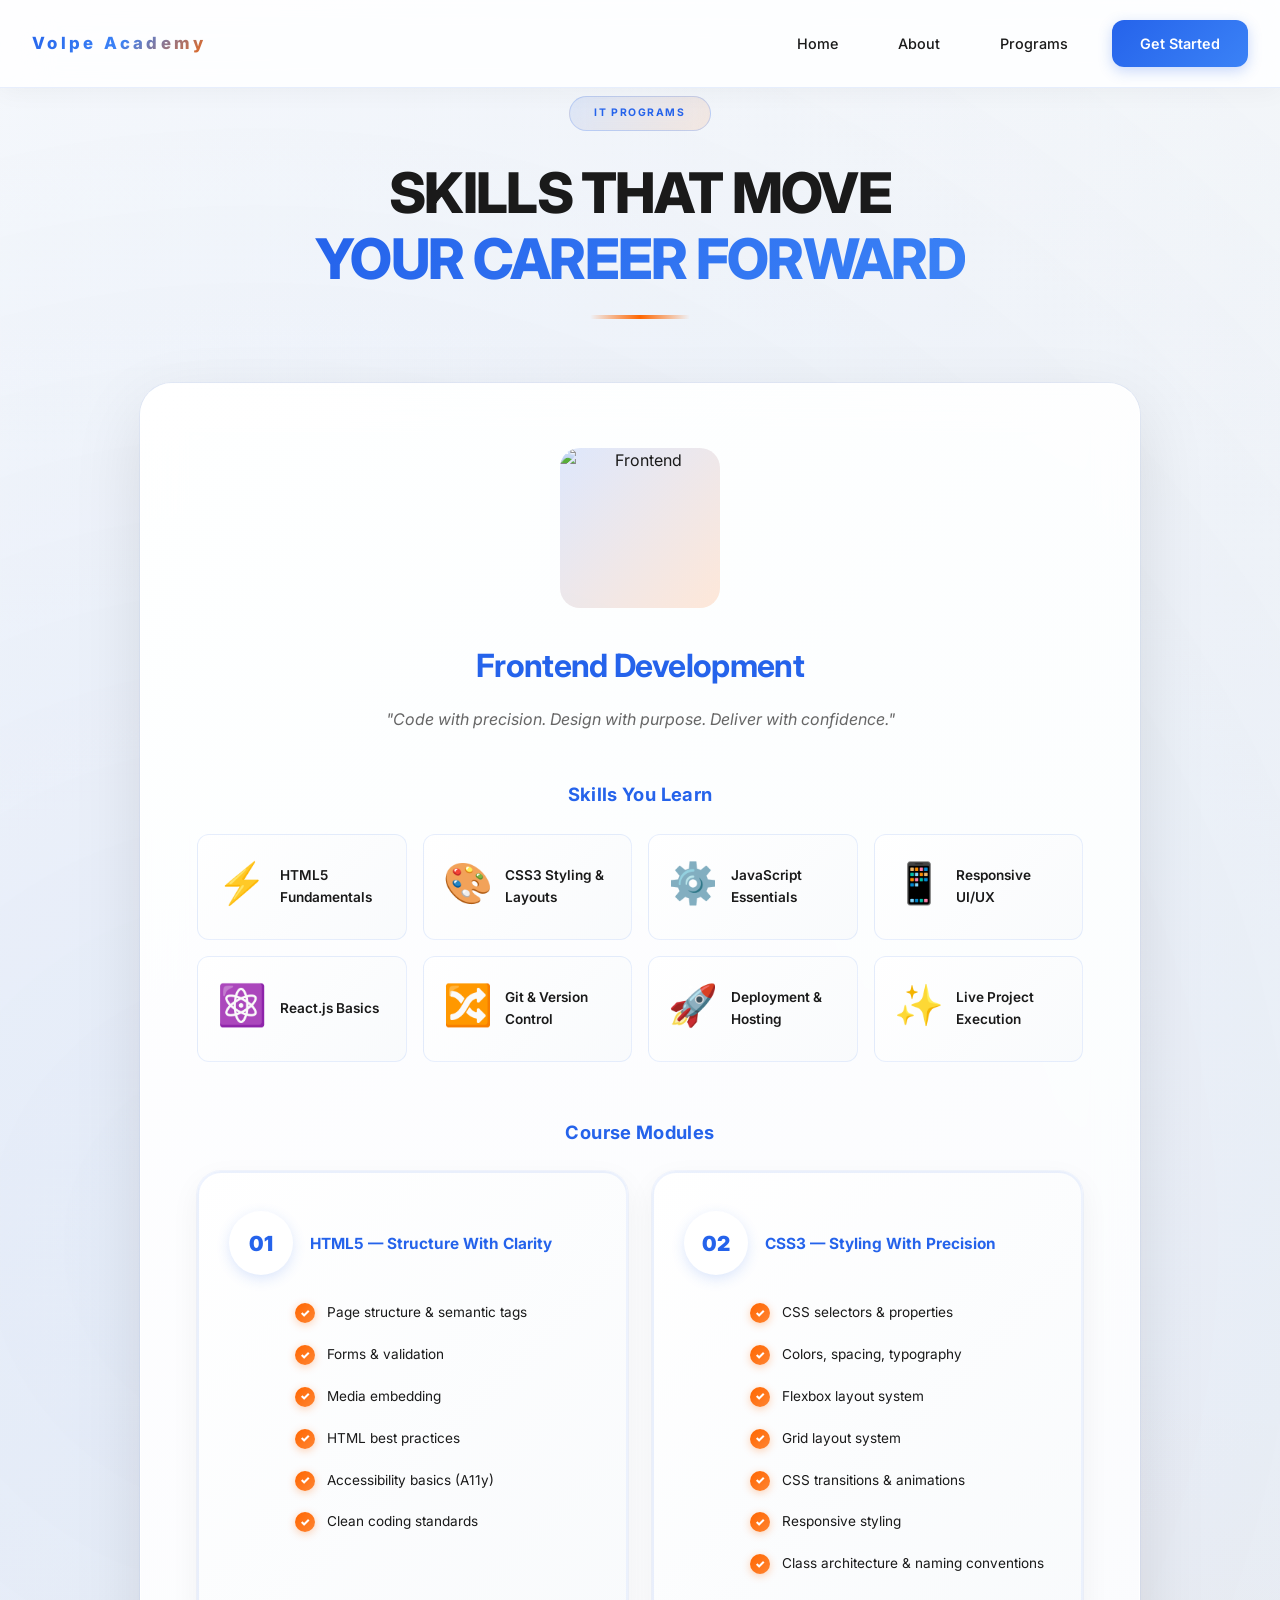
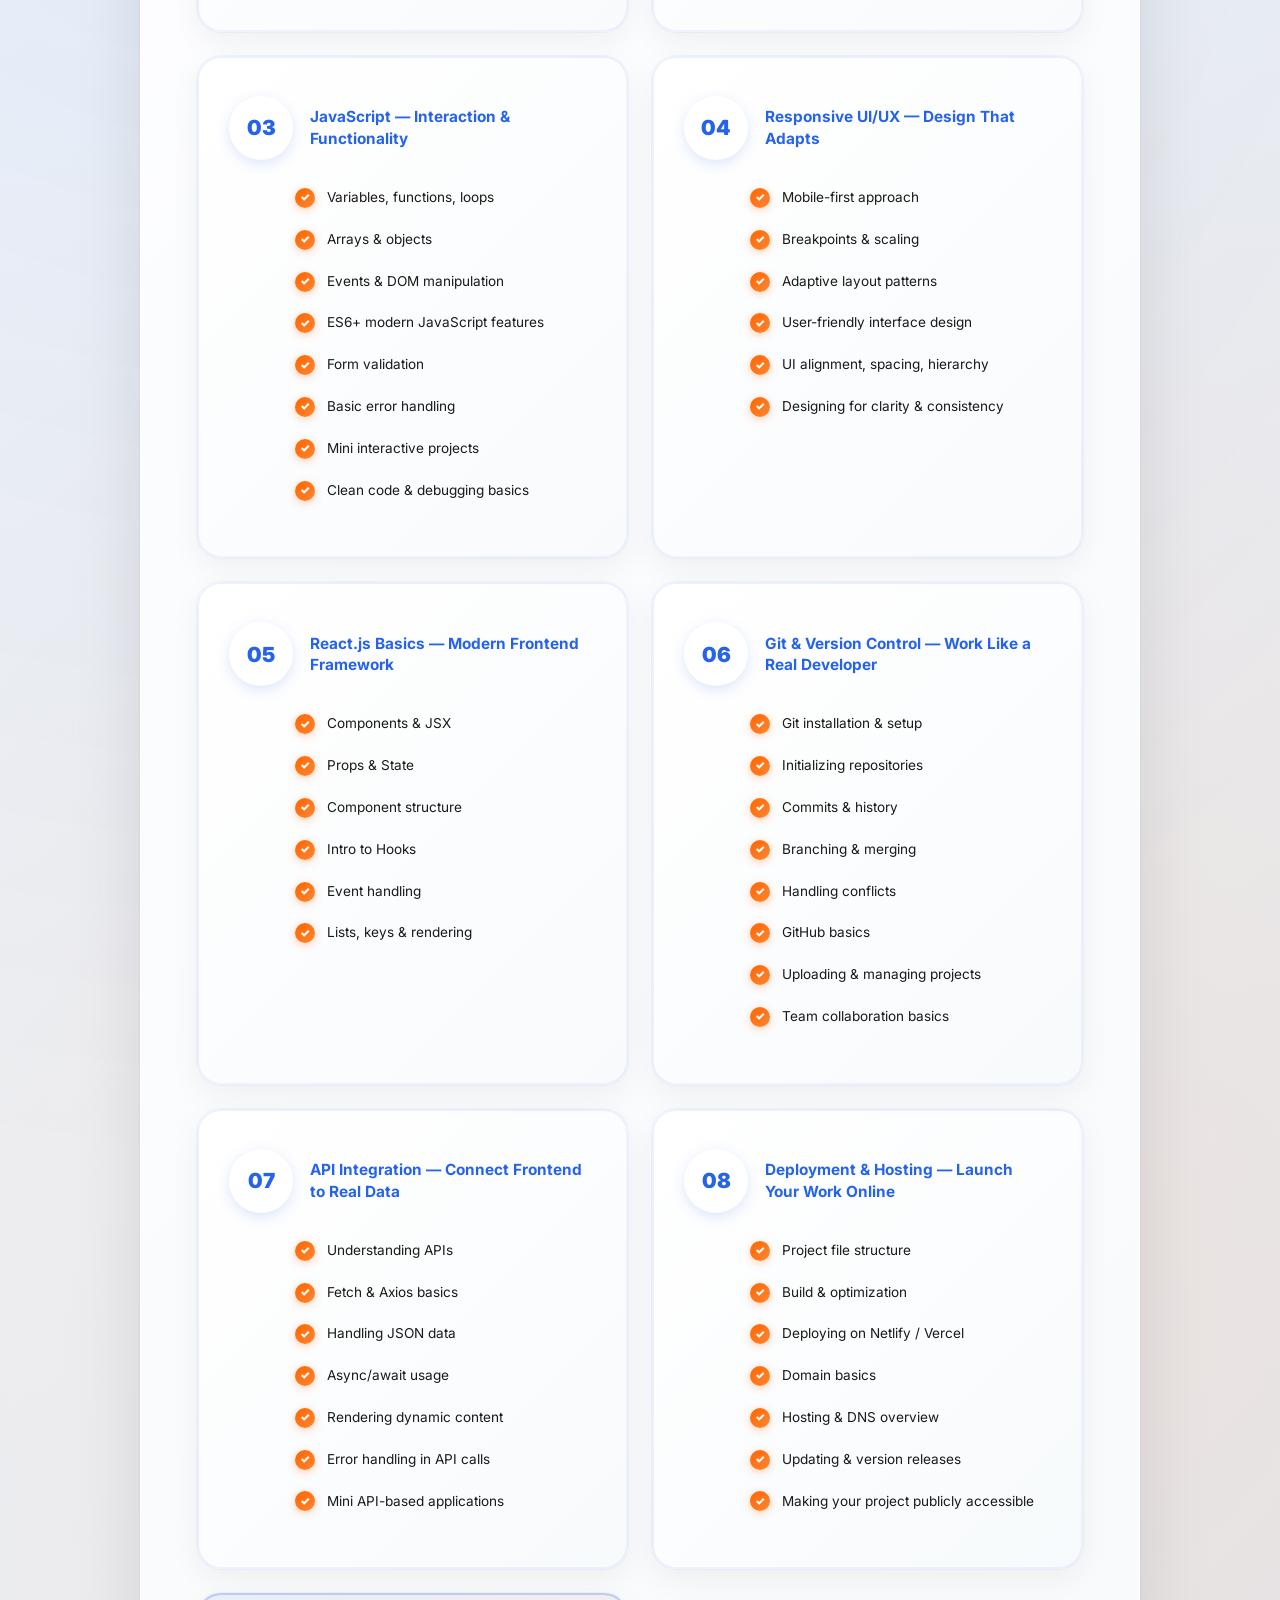
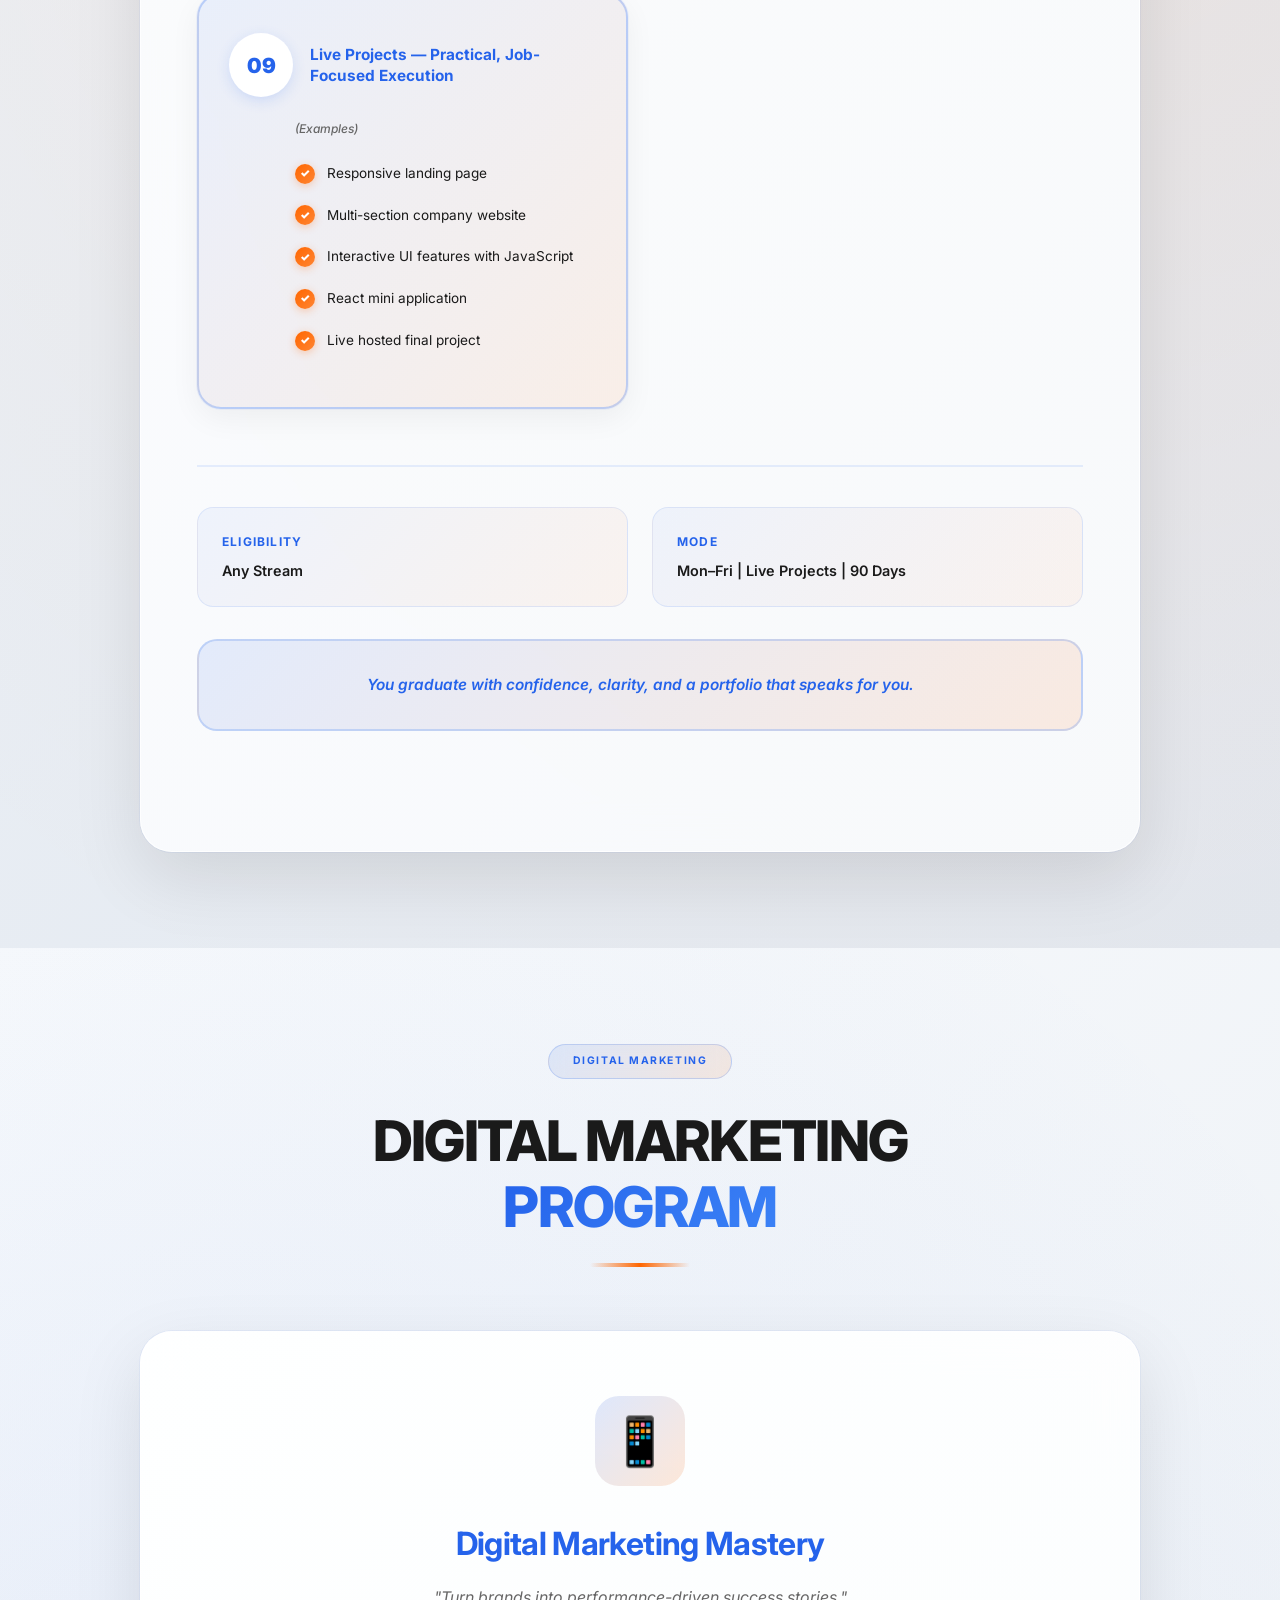
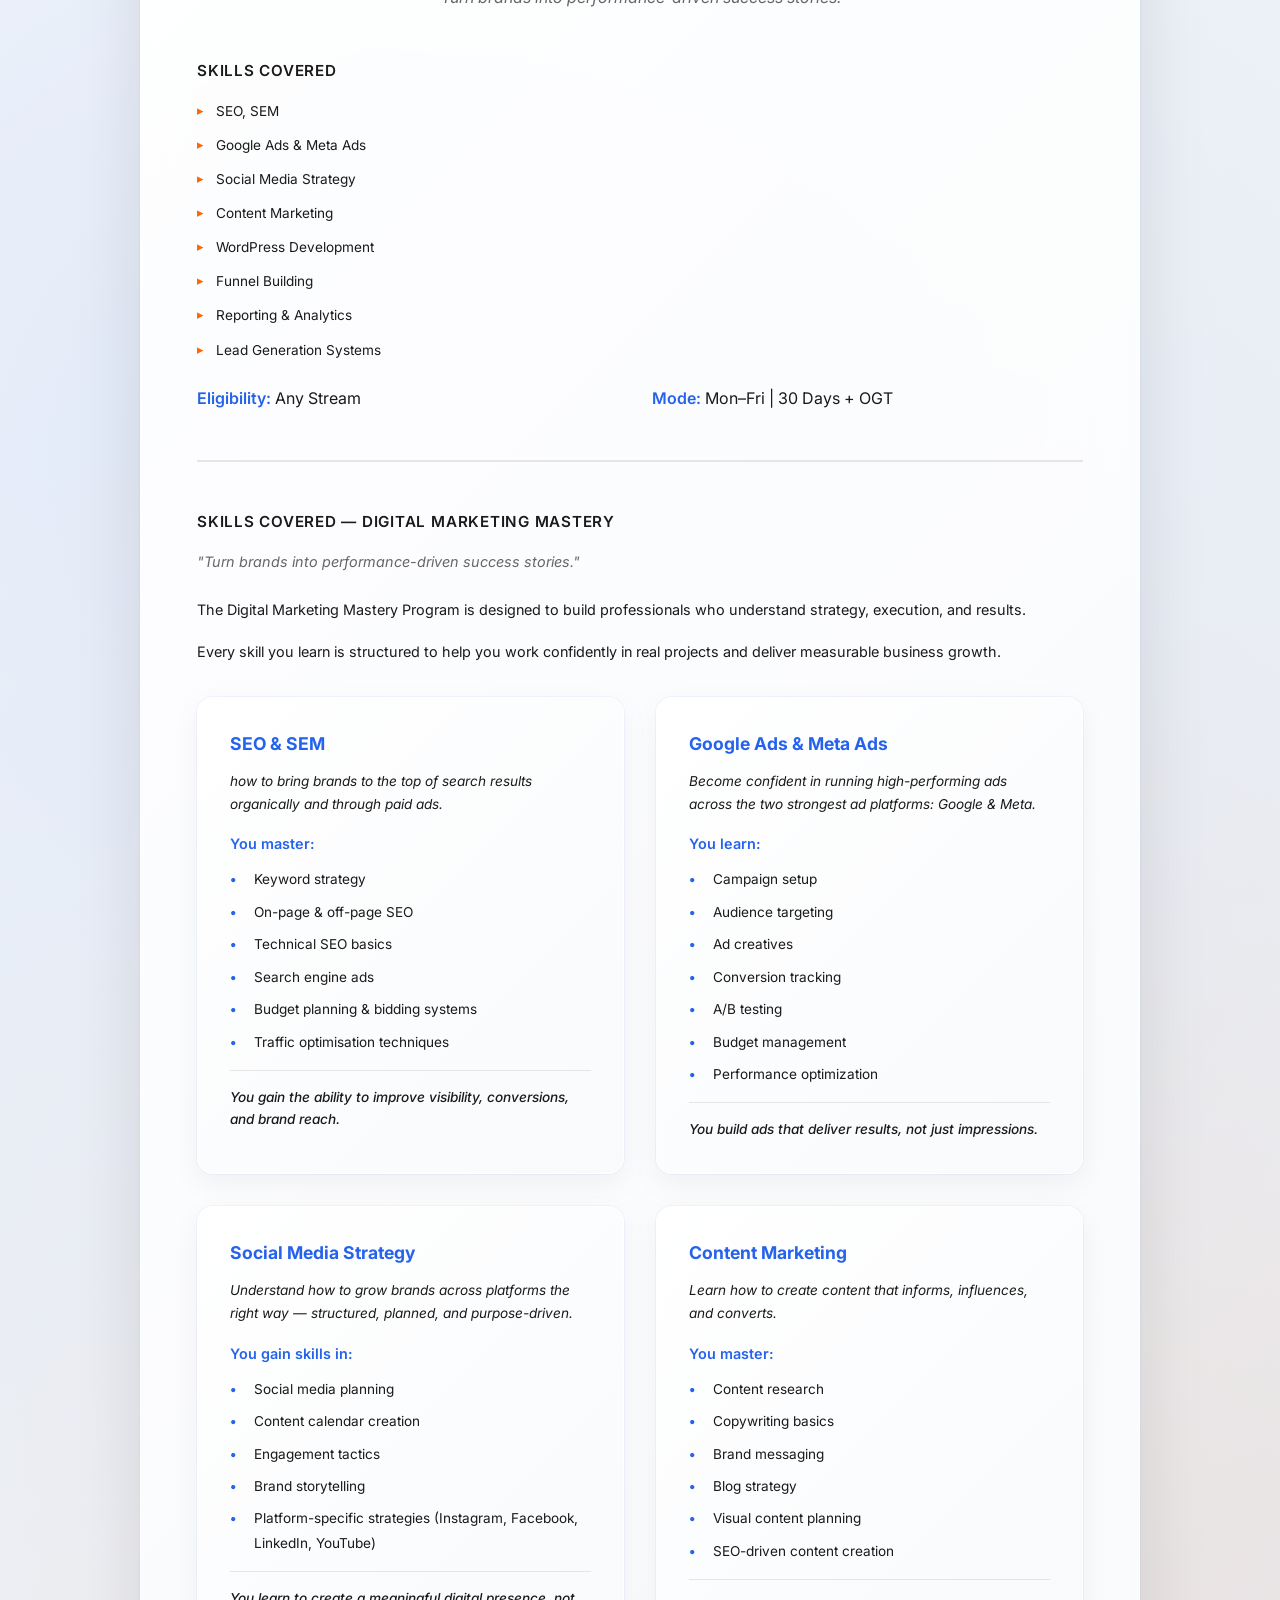
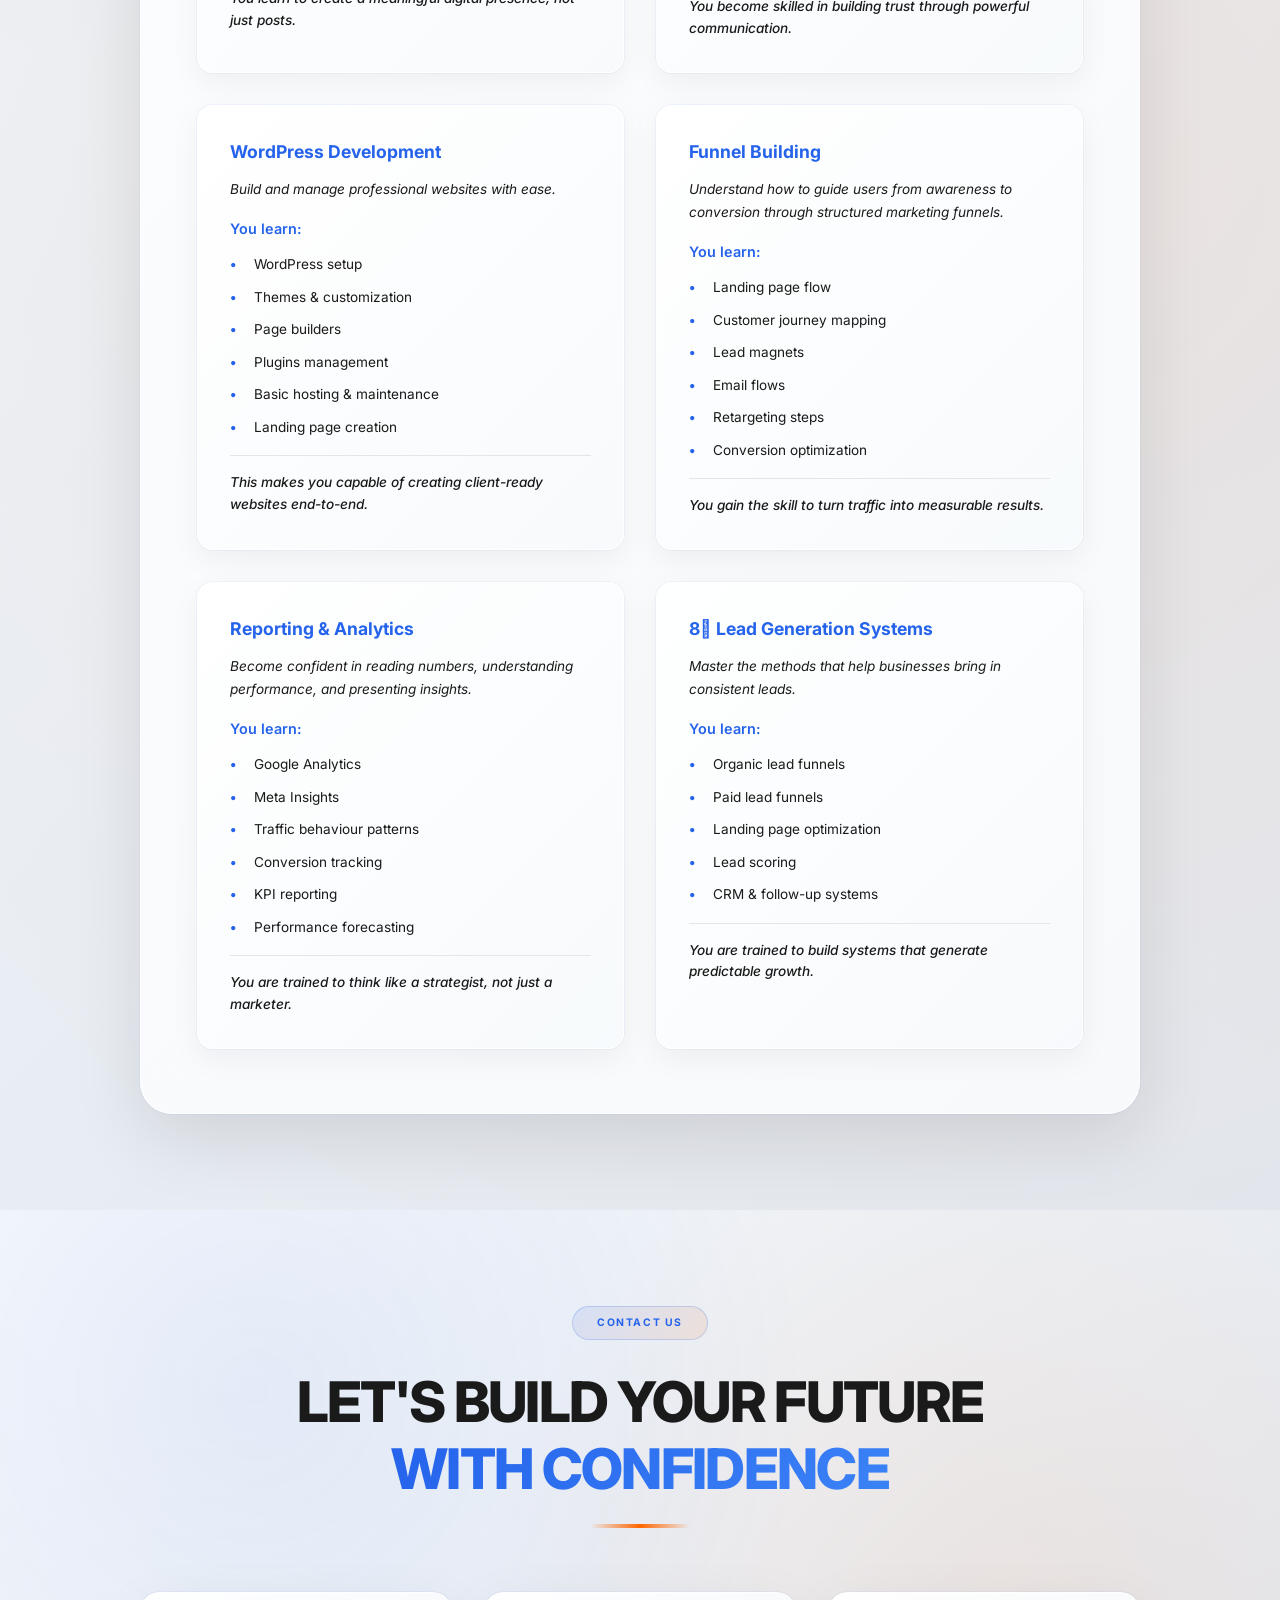
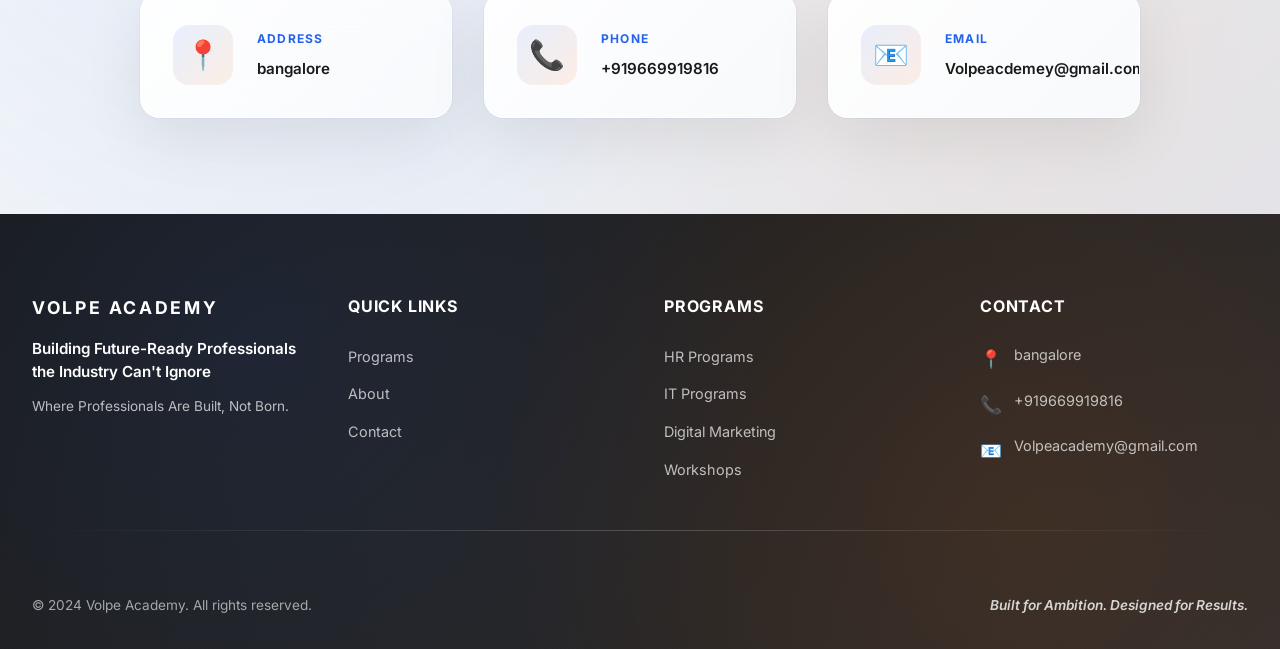
==== commit 05a0f1e0: "image added" ====
--- a/volpe/itprograms.html
+++ b/volpe/itprograms.html
@@ -51,7 +51,7 @@
 						<div class="it-card-header">
 							<div class="it-icon-wrapper">
 								<div class="it-icon-bg"></div>
-								<span class="it-icon">💻</span>
+								<img src="images/gi bg." alt="Frontend" class="it-icon-img">
 							</div>
 							<h4 class="it-course-title">Frontend Development</h4>
 							<p class="it-course-tagline">"Code with precision. Design with purpose. Deliver with confidence."</p>
--- a/volpe/styles.css
+++ b/volpe/styles.css
@@ -209,13 +209,7 @@
     justify-content: center;
     padding: 2rem 2rem 1rem;
     position: relative;
-    background: linear-gradient(135deg, #f5f7fa 0%, #c3cfe2 100%);
-    background-image: 
-        url('https://images.unsplash.com/photo-1521737604893-d14cc237f11d?ixlib=rb-4.0.3&ixid=M3wxMjA3fDB8MHxwaG90by1wYWdlfHx8fGVufDB8fHx8fA%3D%3D&auto=format&fit=crop&w=2084&q=80');
-    background-size: cover;
-    background-position: center;
-    background-attachment: fixed;
-    background-repeat: no-repeat;
+    background-color: var(--bg-light);
     overflow: hidden;
 }
 
@@ -1241,6 +1235,60 @@
     overflow: hidden;
 }
 
+/* Volpe Way: plain block (no background or decorative overlays) */
+.about-block.volpe-way {
+    background: transparent;
+    padding: 0; /* keep inner block spacing handled by child elements */
+    box-shadow: none;
+    border: none;
+    backdrop-filter: none;
+}
+
+.about-block.volpe-way::before,
+.about-block.volpe-way::after {
+    display: none;
+}
+
+.about-block.volpe-way .block-header {
+    margin-bottom: 1.5rem;
+}
+
+.about-block.volpe-way .block-body-grid {
+    display: grid;
+    grid-template-columns: 1fr 55%;
+    gap: 24px;
+    align-items: center;
+    padding: 2rem 0; /* restore spacing inside the block */
+}
+
+.about-block.volpe-way .block-body-image {
+    display: flex;
+    justify-content: flex-end;
+}
+
+.about-block.volpe-way .block-body-image img {
+    width: 100%;
+    max-width: 700px;
+    height: auto;
+    display: block;
+    border-radius: 0; /* show plain PNG without rounded corners */
+    box-shadow: none; /* remove decorative shadow */
+}
+
+@media (max-width: 900px) {
+    .about-block.volpe-way .block-body-grid {
+        grid-template-columns: 1fr;
+    }
+    .about-block.volpe-way .block-body-image {
+        order: -1;
+        margin-bottom: 12px;
+        justify-content: center;
+    }
+    .about-block.volpe-way .block-body-image img {
+        max-width: 100%;
+    }
+}
+
 .about-block::before {
     content: '';
     position: absolute;
@@ -2424,9 +2472,9 @@
 }
 
 .it-icon-wrapper {
-    width: 90px;
-    height: 90px;
-    border-radius: 24px;
+    width: 160px;
+    height: 160px;
+    border-radius: 20px;
     display: flex;
     align-items: center;
     justify-content: center;
@@ -2449,12 +2497,20 @@
 }
 
 .it-course-card:hover .it-icon-bg {
-    opacity: 0.2;
+    opacity: .2;
 }
 
 .it-course-card:hover .it-icon-wrapper {
     transform: scale(1.1) rotate(5deg);
     box-shadow: 0 20px 50px rgba(37, 99, 235, 0.3);
+}
+
+/* ensure the image inside the icon wrapper fills the larger area */
+.it-icon-img {
+    width: 100%;
+    height: 100%;
+    object-fit: cover;
+    display: block;
 }
 
 .it-icon {
@@ -4668,8 +4724,8 @@
     }
     
     .it-icon-wrapper {
-        width: 80px;
-        height: 80px;
+        width: 140px;
+        height: 140px;
         margin-bottom: 1.5rem;
     }
     
@@ -5136,8 +5192,8 @@
     }
     
     .it-icon-wrapper {
-        width: 70px;
-        height: 70px;
+        width: 120px;
+        height: 120px;
         margin-bottom: 1.2rem;
     }
     
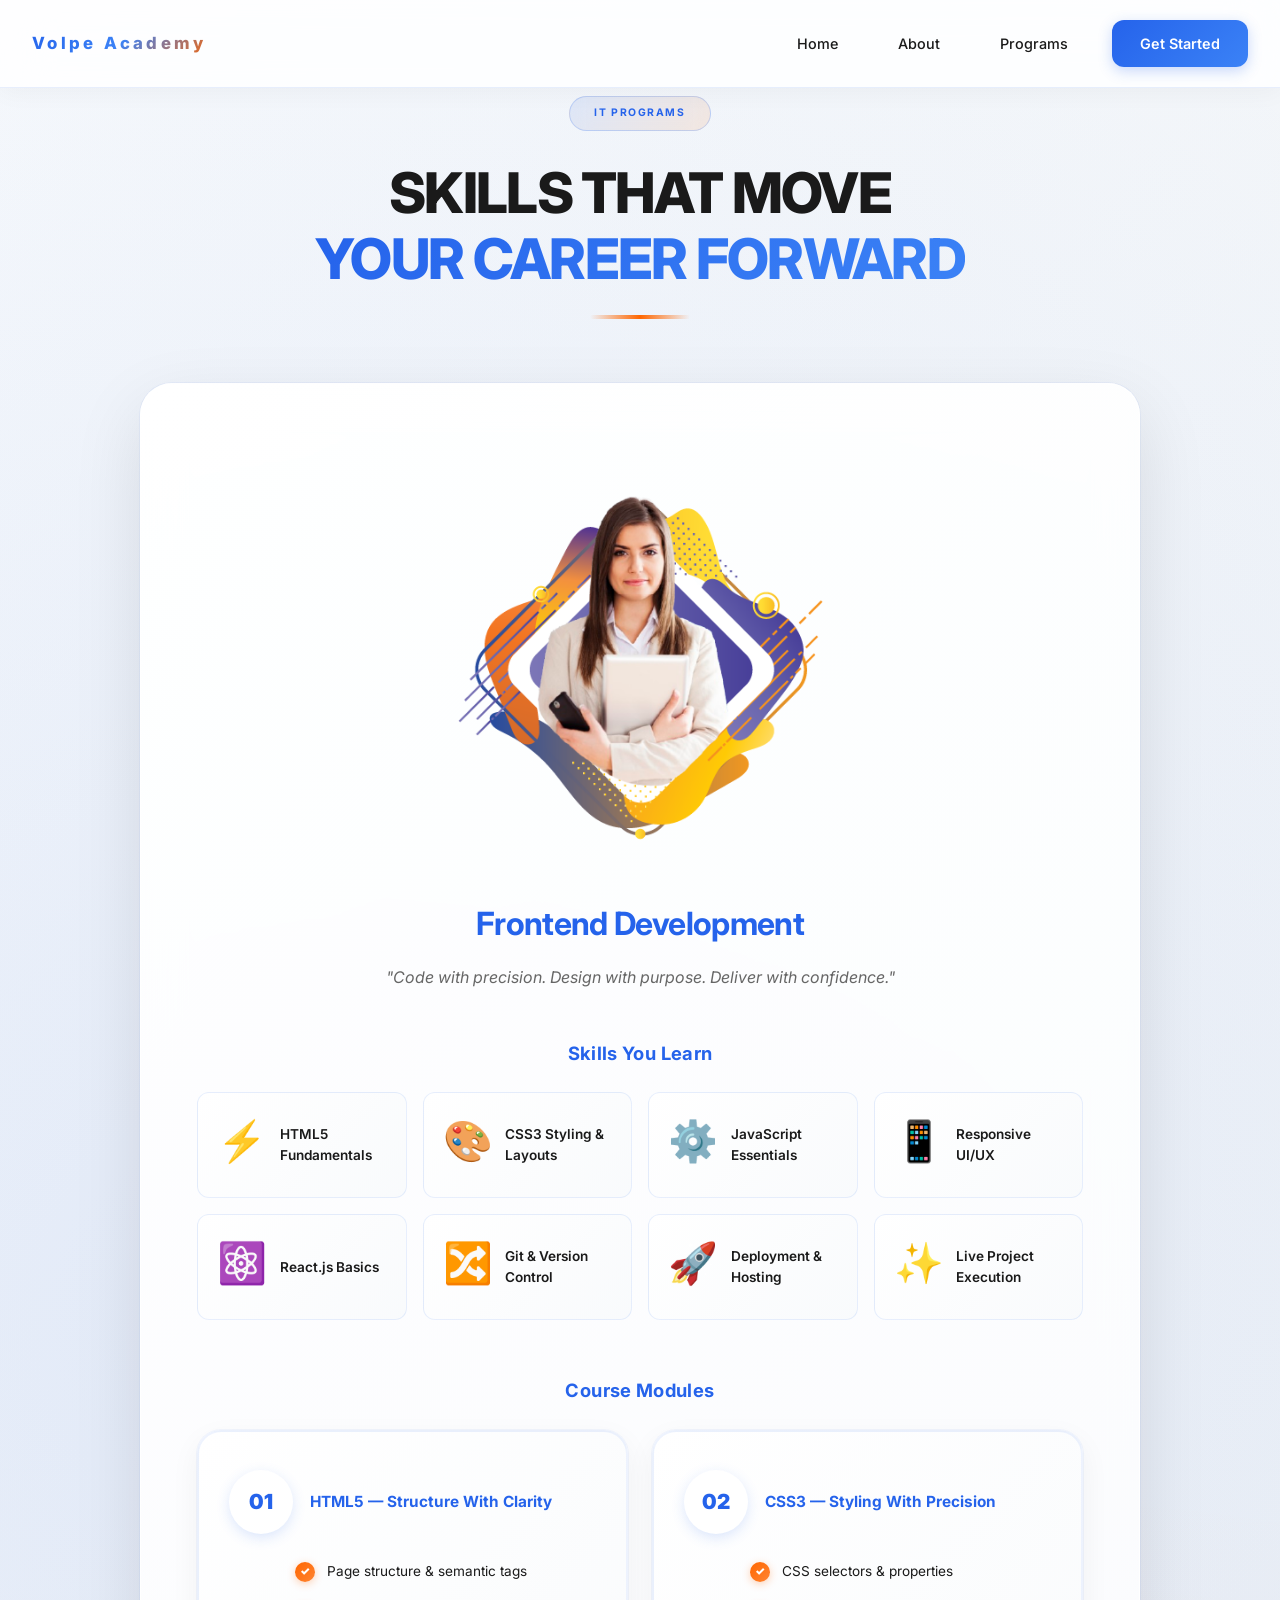
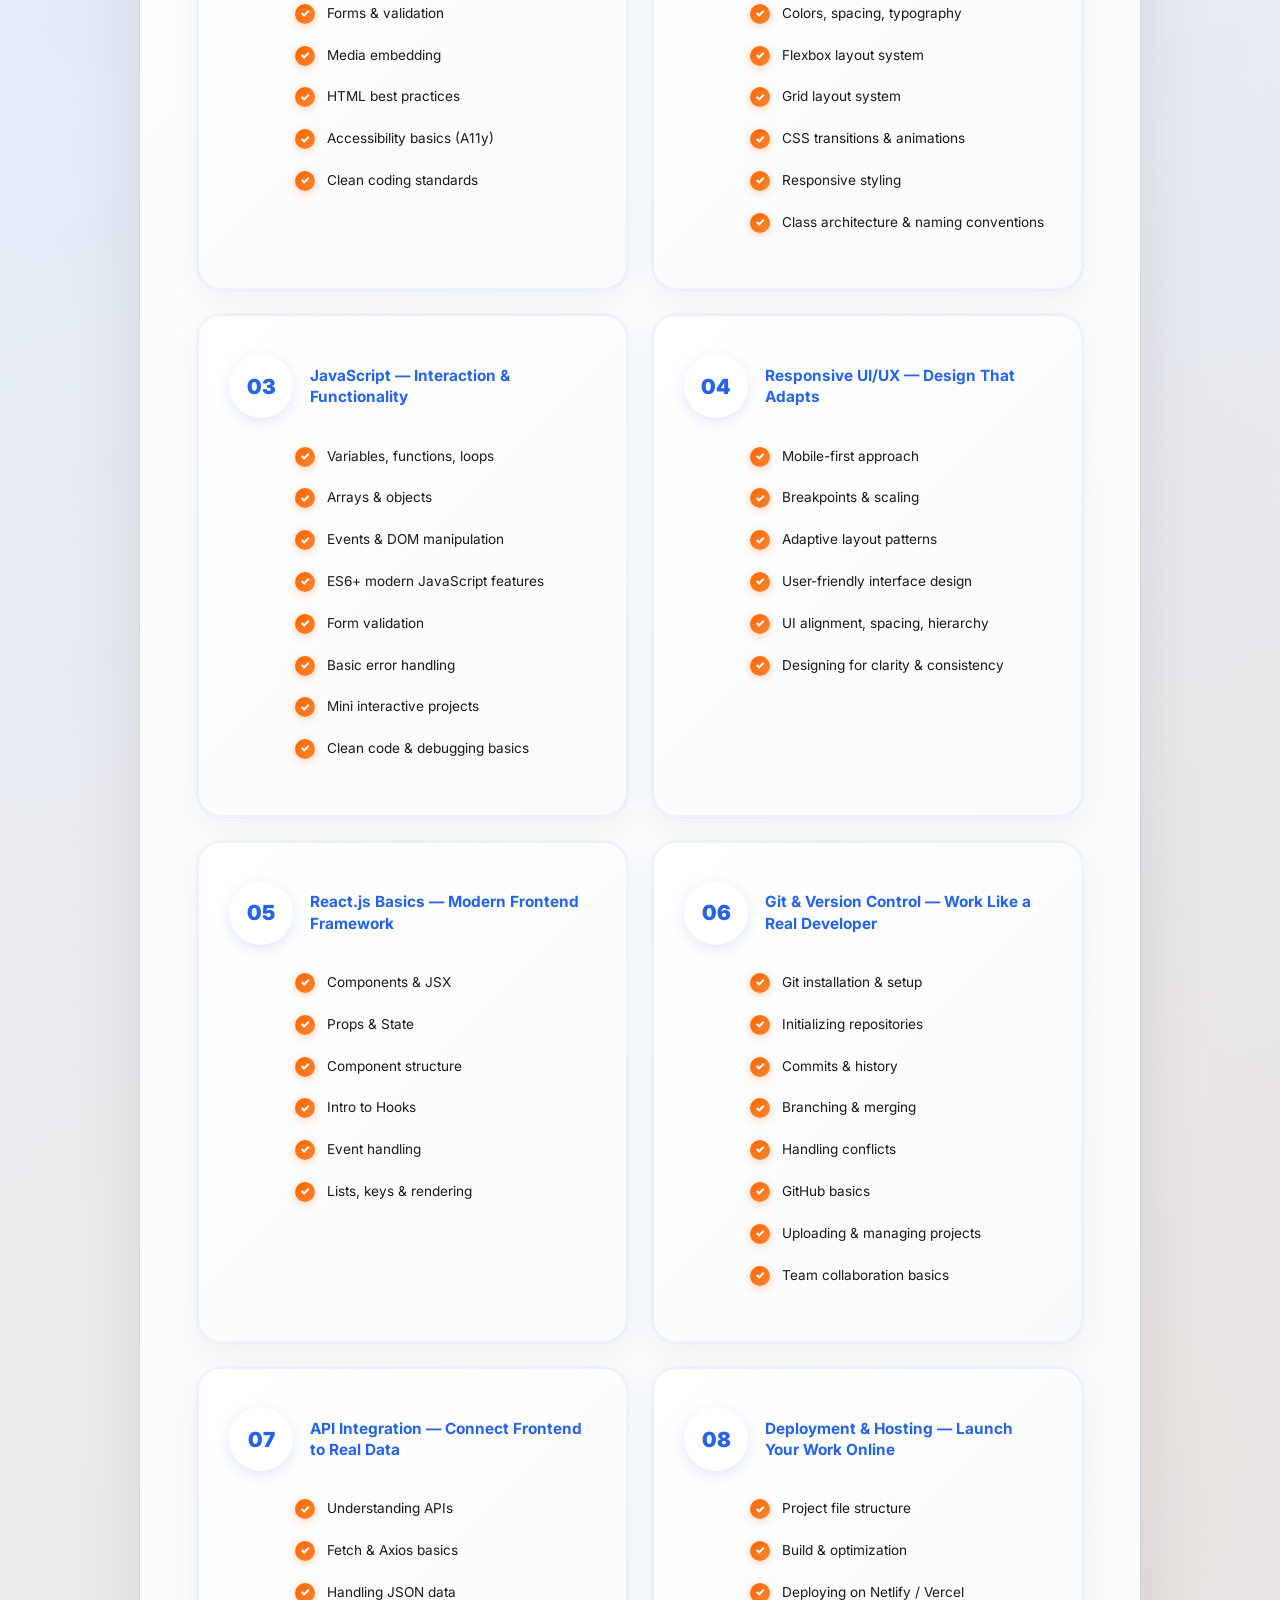
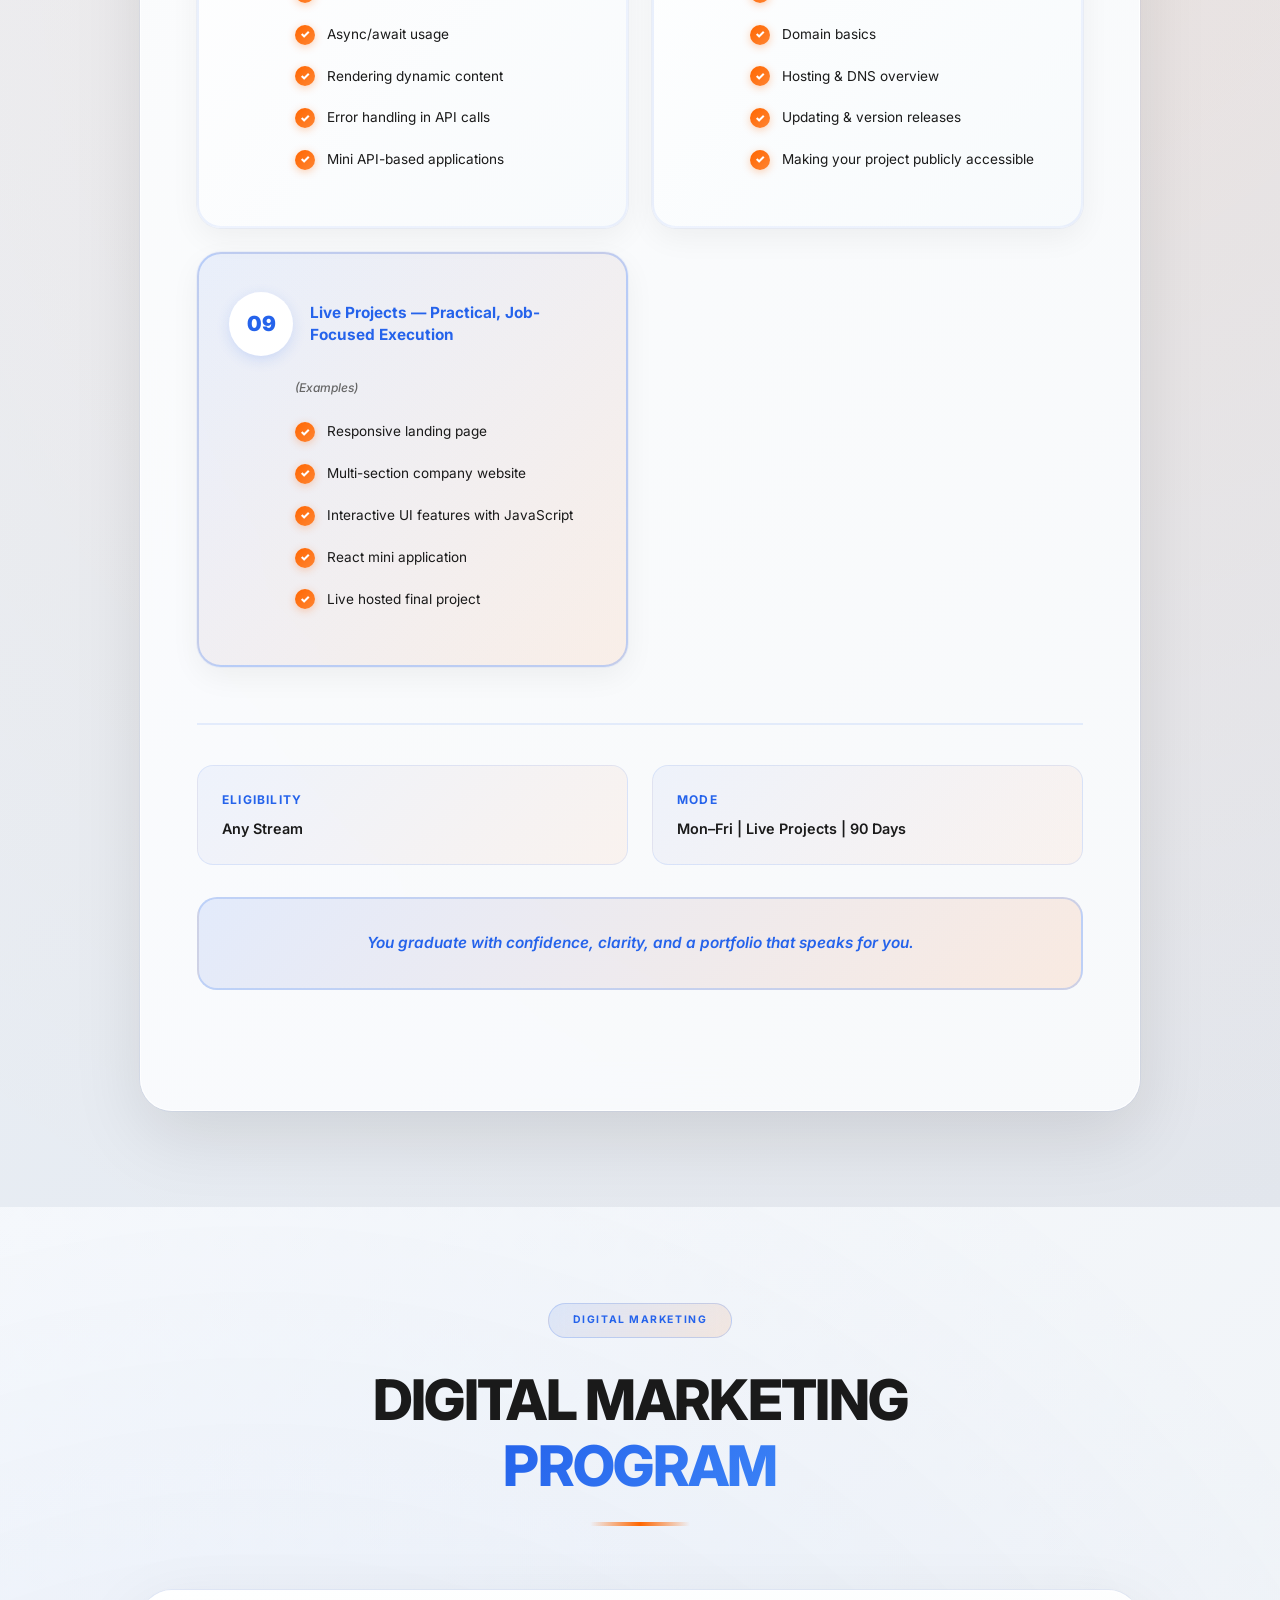
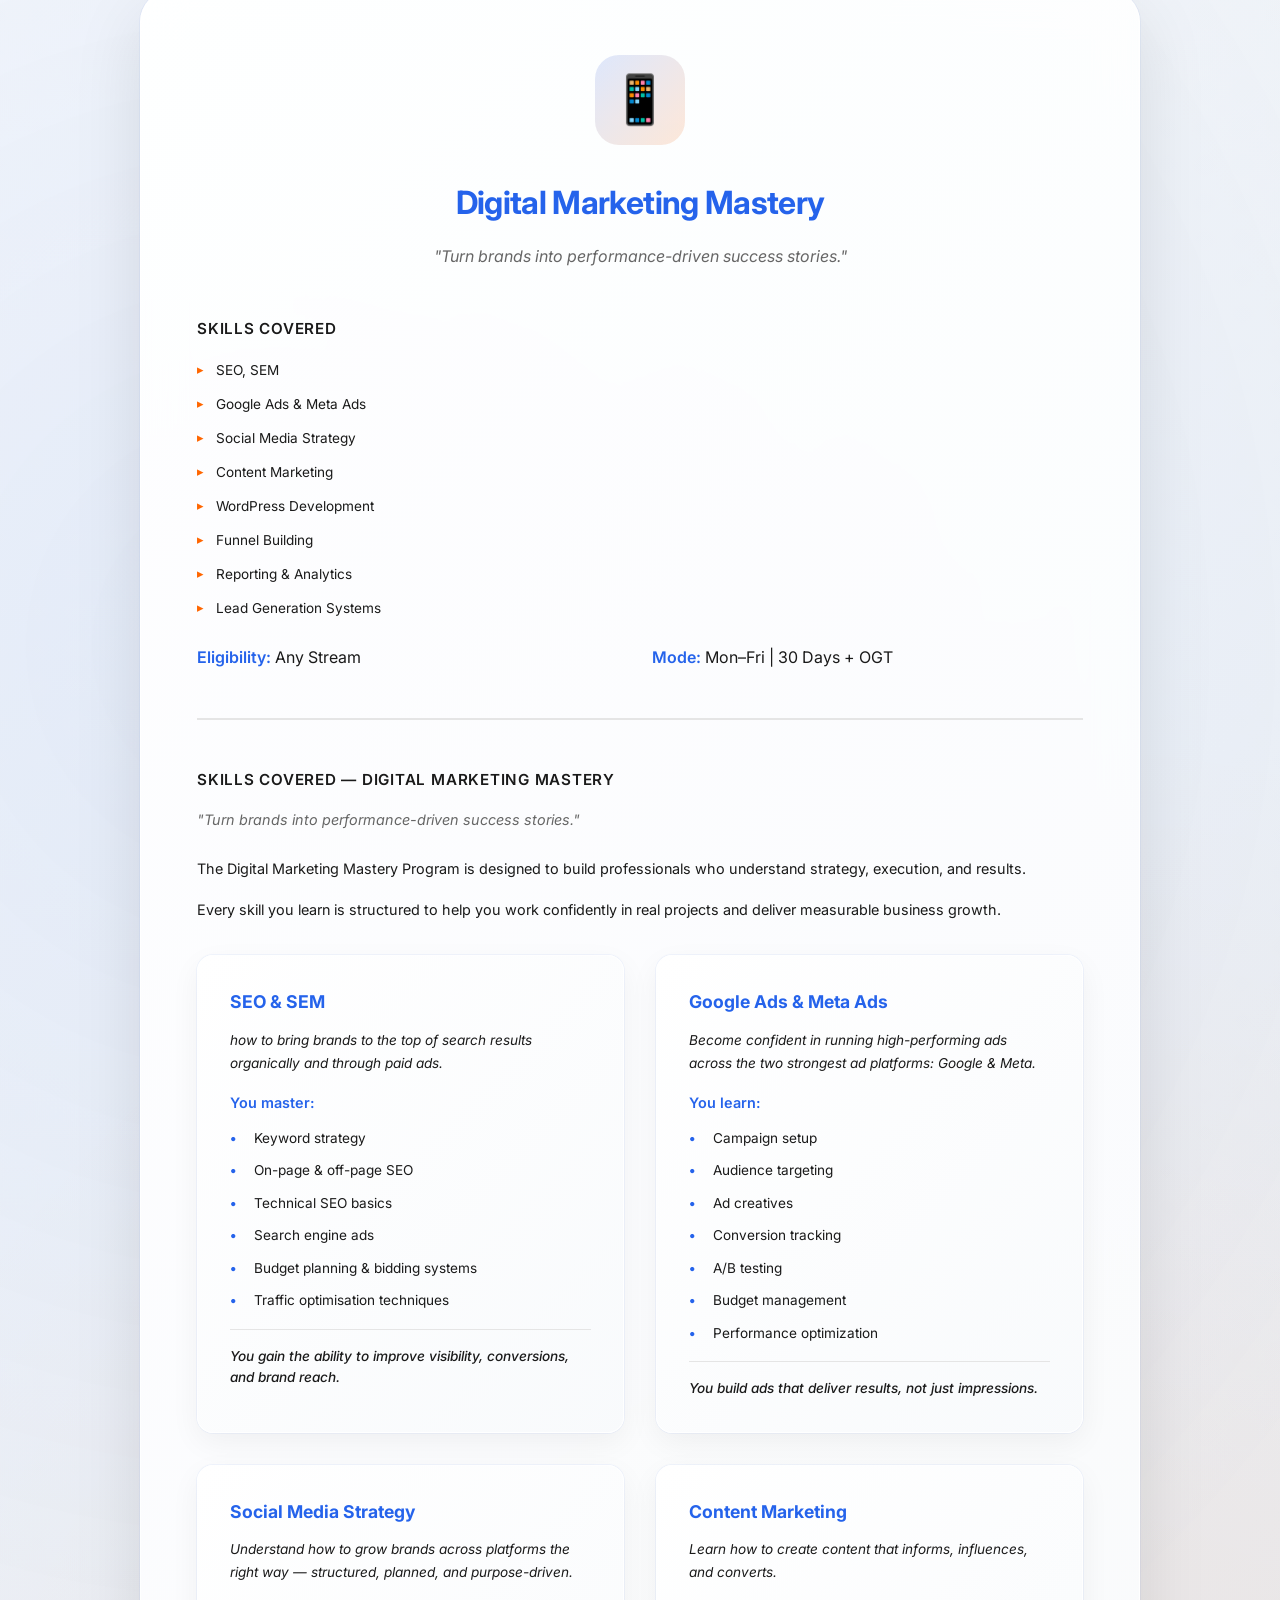
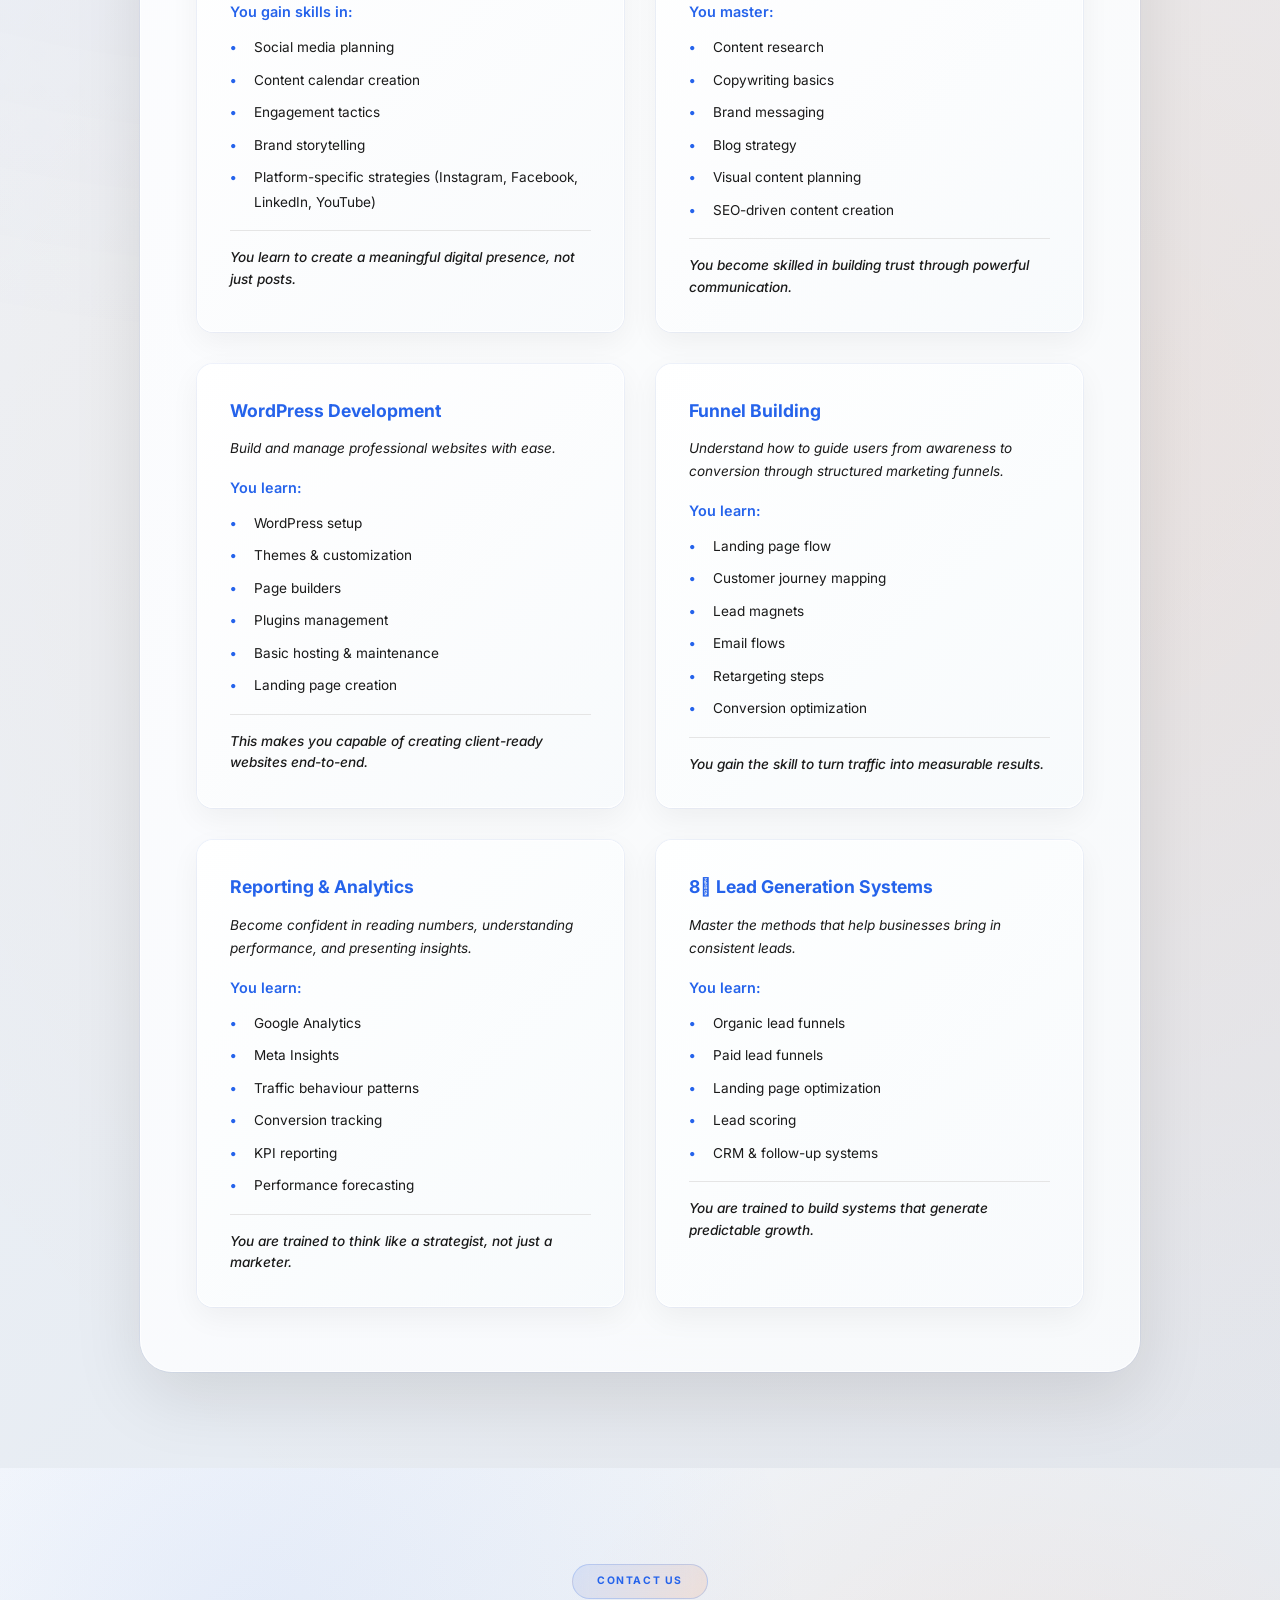
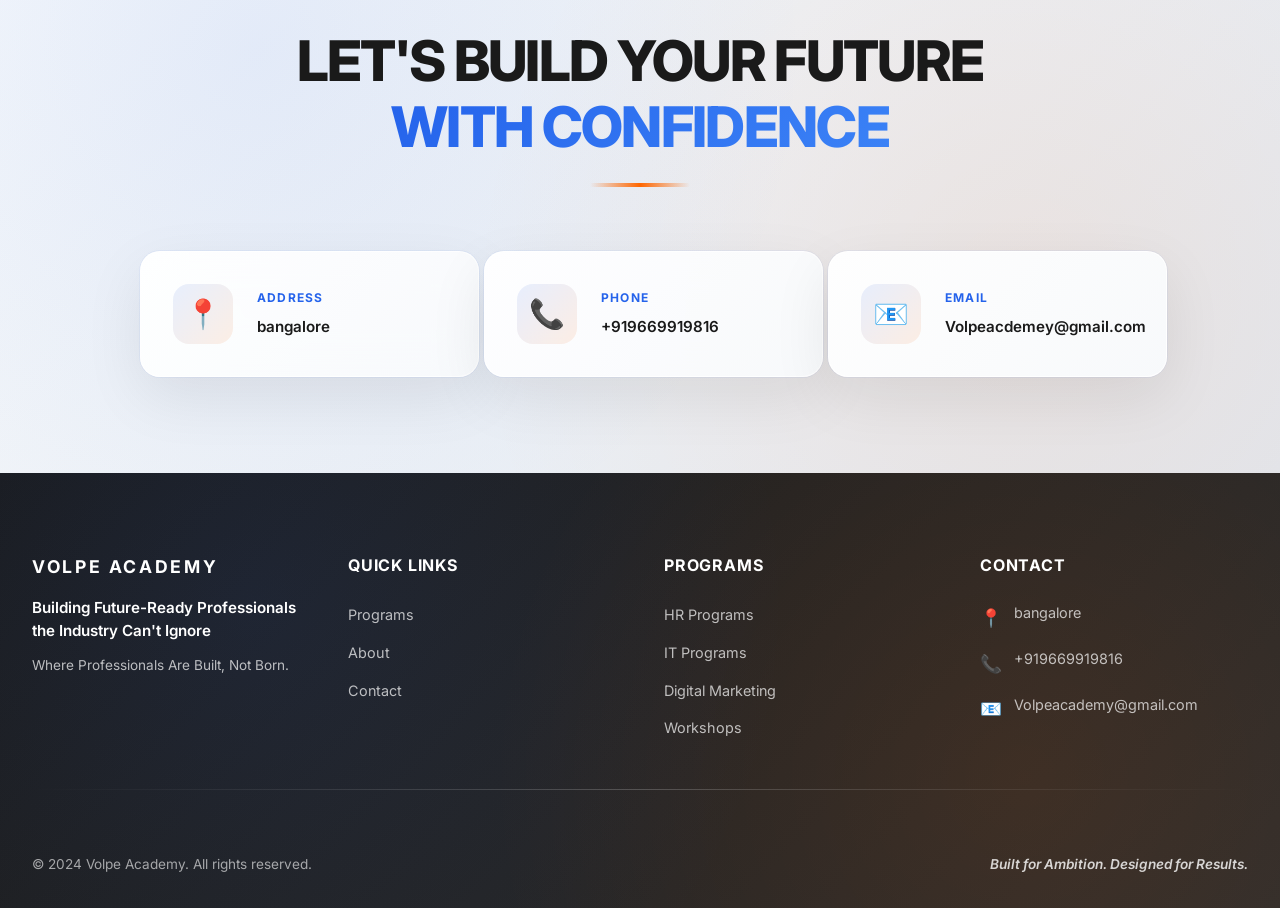
==== commit 52fac45a: "pics added" ====
--- a/volpe/itprograms.html
+++ b/volpe/itprograms.html
@@ -51,7 +51,7 @@
 						<div class="it-card-header">
 							<div class="it-icon-wrapper">
 								<div class="it-icon-bg"></div>
-								<img src="images/gi bg." alt="Frontend" class="it-icon-img">
+								<img src="images/gi bg.png" alt="Frontend" class="it-icon-img">
 							</div>
 							<h4 class="it-course-title">Frontend Development</h4>
 							<p class="it-course-tagline">"Code with precision. Design with purpose. Deliver with confidence."</p>
--- a/volpe/styles.css
+++ b/volpe/styles.css
@@ -75,9 +75,11 @@
     width: 0;
     height: 3px;
     background: linear-gradient(90deg, var(--primary-color), var(--accent-color));
-    transition: width 0.4s cubic-bezier(0.4, 0, 0.2, 1);
+    transition: width 0.7s cubic-bezier(0.4, 0, 0.2, 1);
     border-radius: 2px;
 }
+
+
 
 .logo:hover {
     transform: translateY(-1px);
@@ -1427,6 +1429,7 @@
     display: flex;
     flex-direction: column;
     gap: 1.5rem;
+     margin-left: 70px;
 }
 
 .point-card {
@@ -2471,19 +2474,6 @@
     margin-bottom: 3rem;
 }
 
-.it-icon-wrapper {
-    width: 160px;
-    height: 160px;
-    border-radius: 20px;
-    display: flex;
-    align-items: center;
-    justify-content: center;
-    margin: 0 auto 2rem;
-    transition: all 0.5s cubic-bezier(0.4, 0, 0.2, 1);
-    position: relative;
-    overflow: hidden;
-    background: linear-gradient(135deg, rgba(37, 99, 235, 0.15), rgba(255, 102, 0, 0.15));
-}
 
 .it-icon-bg {
     position: absolute;
@@ -2500,17 +2490,14 @@
     opacity: .2;
 }
 
-.it-course-card:hover .it-icon-wrapper {
-    transform: scale(1.1) rotate(5deg);
-    box-shadow: 0 20px 50px rgba(37, 99, 235, 0.3);
-}
+
 
 /* ensure the image inside the icon wrapper fills the larger area */
 .it-icon-img {
-    width: 100%;
-    height: 100%;
+    width: 50%;
+    height: 50%;
     object-fit: cover;
-    display: block;
+    
 }
 
 .it-icon {
@@ -3556,6 +3543,7 @@
     transition: all 0.4s cubic-bezier(0.4, 0, 0.2, 1);
     position: relative;
     overflow: hidden;
+        margin-right: -27px;    
 }
 
 .contact-item::before {
@@ -4395,6 +4383,7 @@
     .block-points {
         gap: 1.2rem;
         margin: 2rem 0;
+        margin-left: 70px;
     }
     
     .point-card {
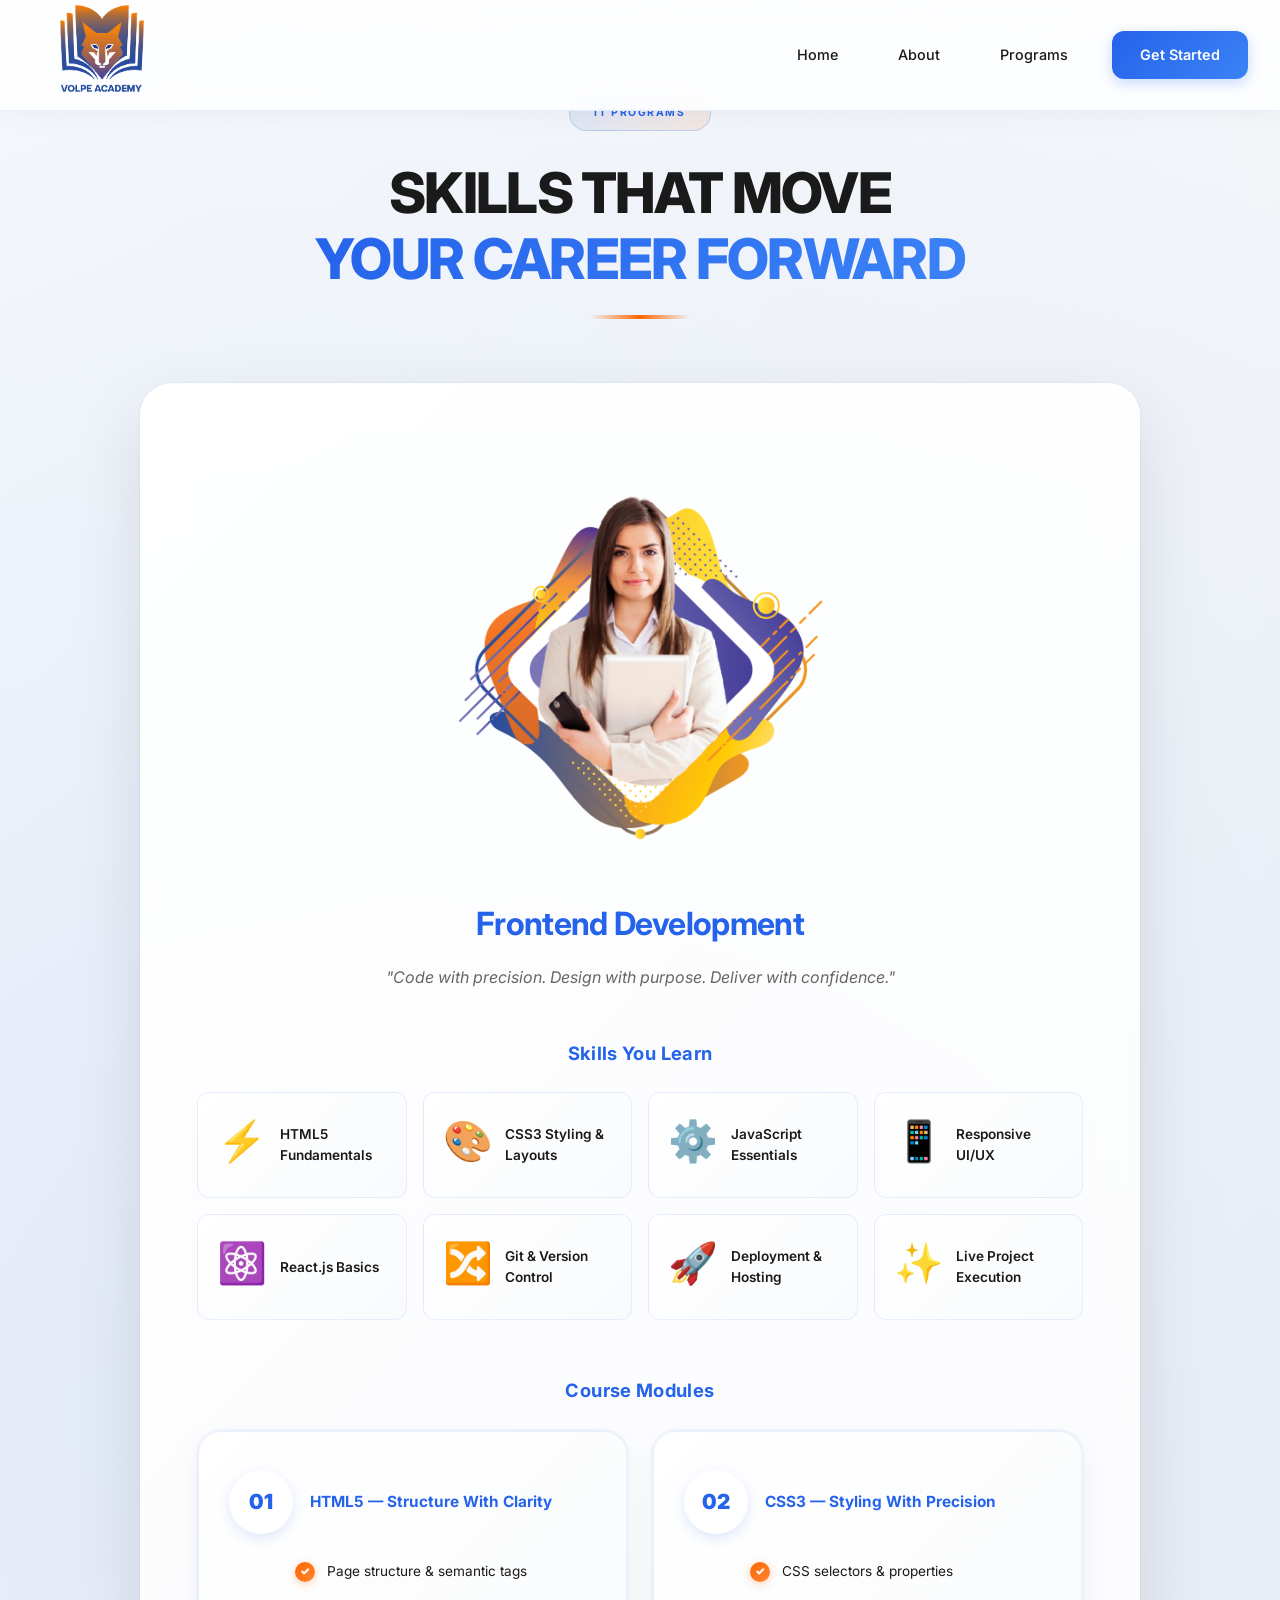
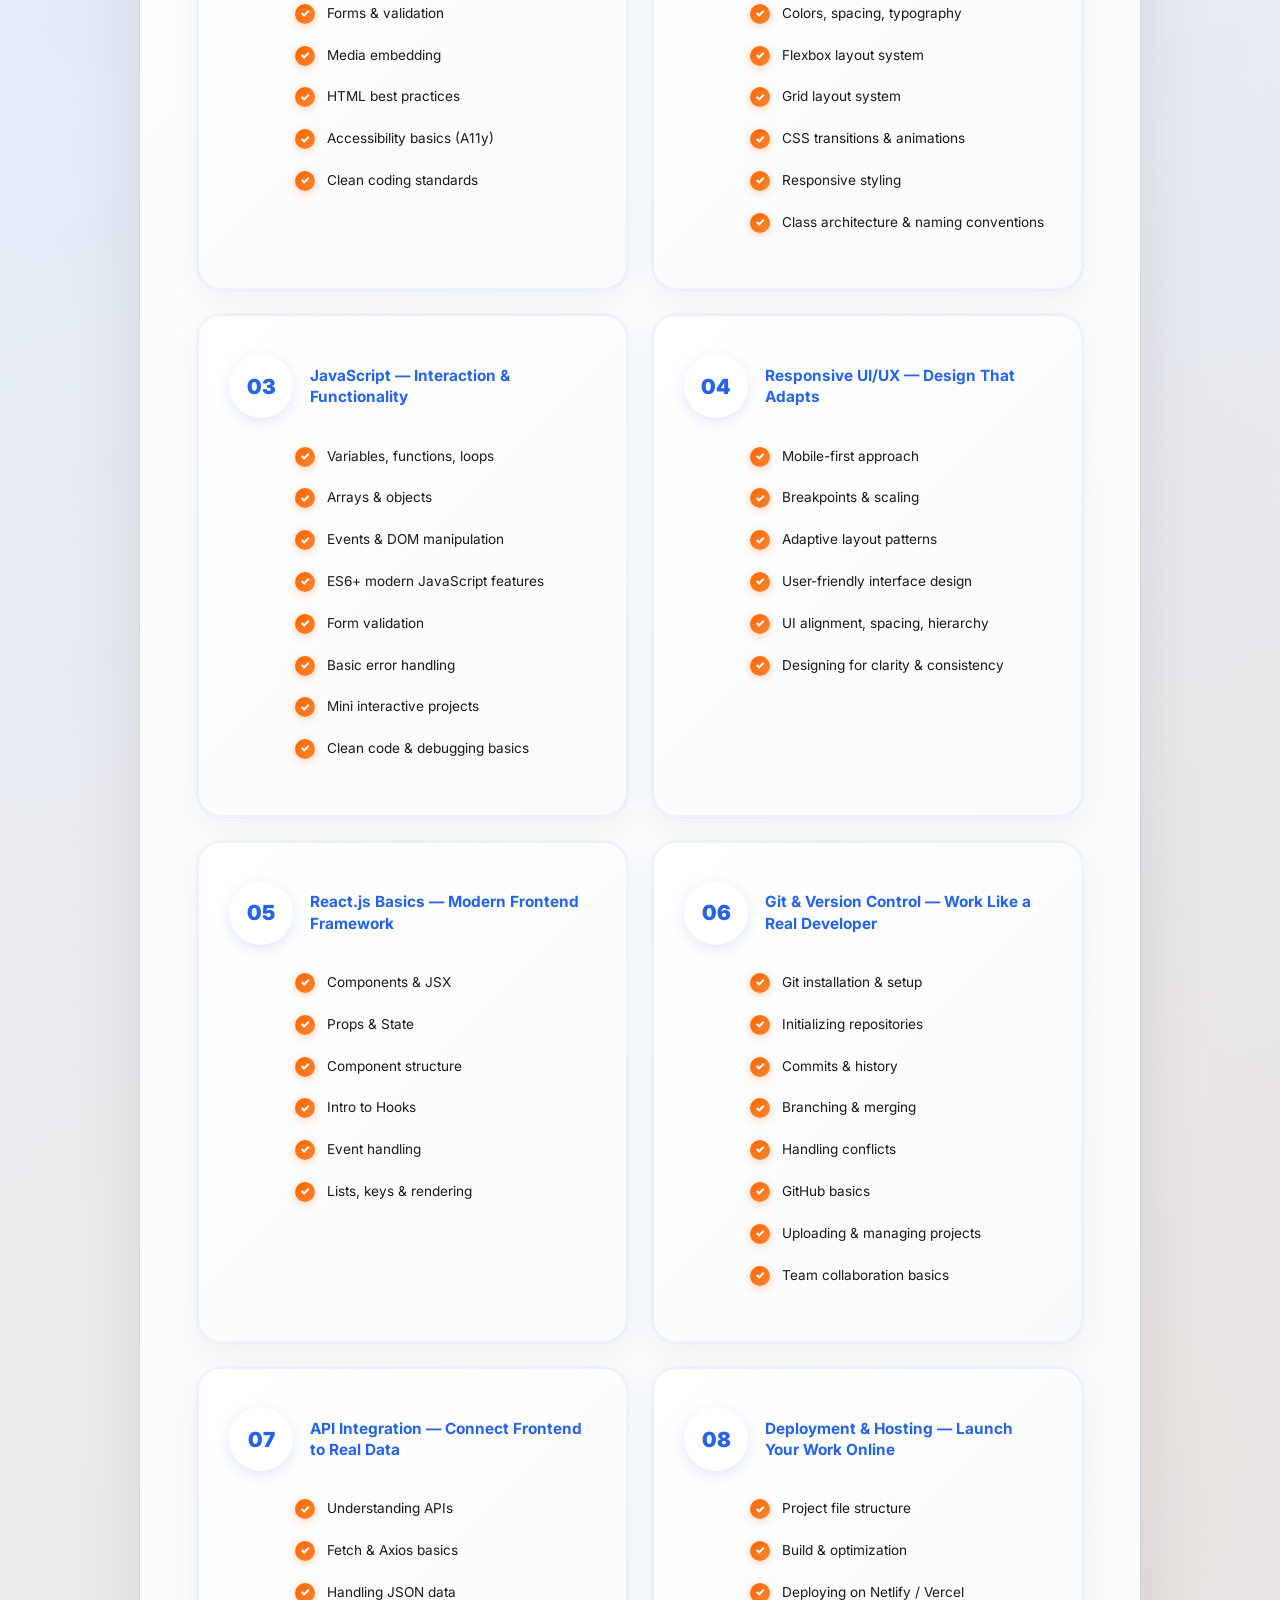
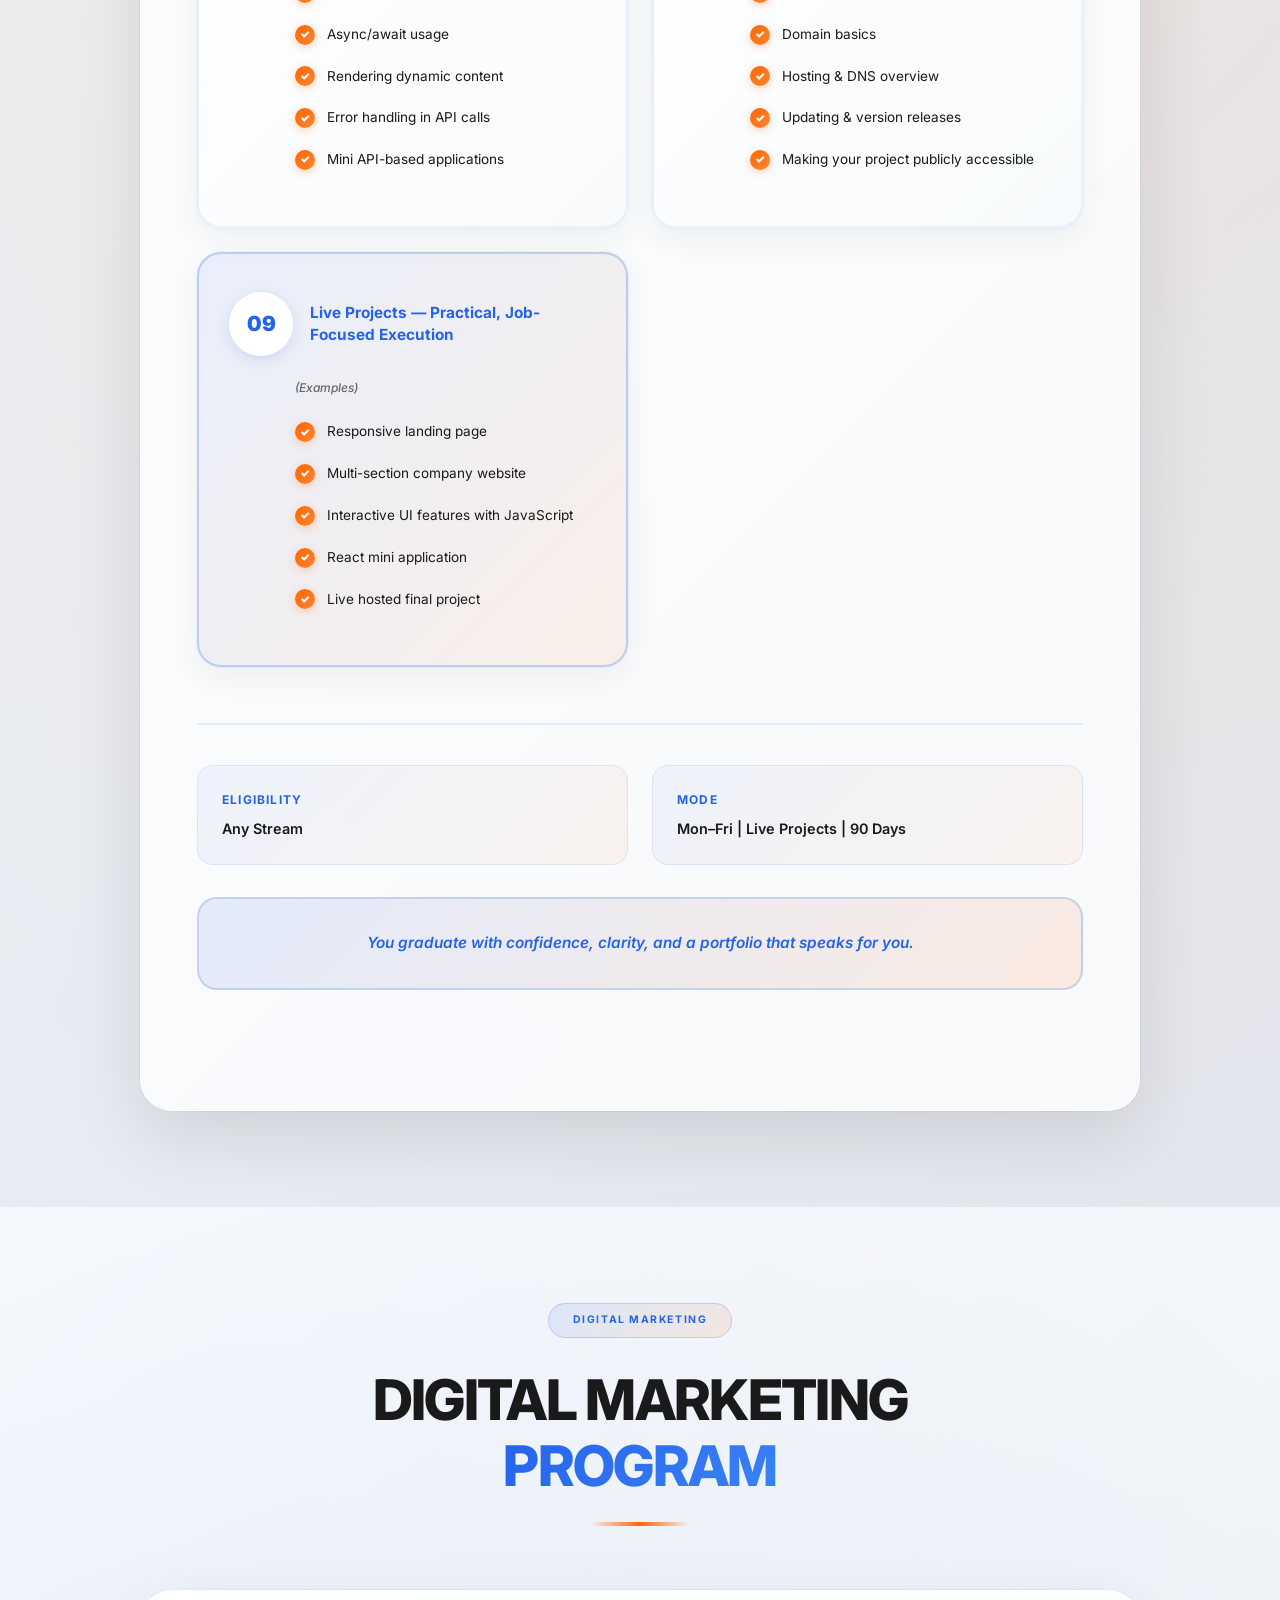
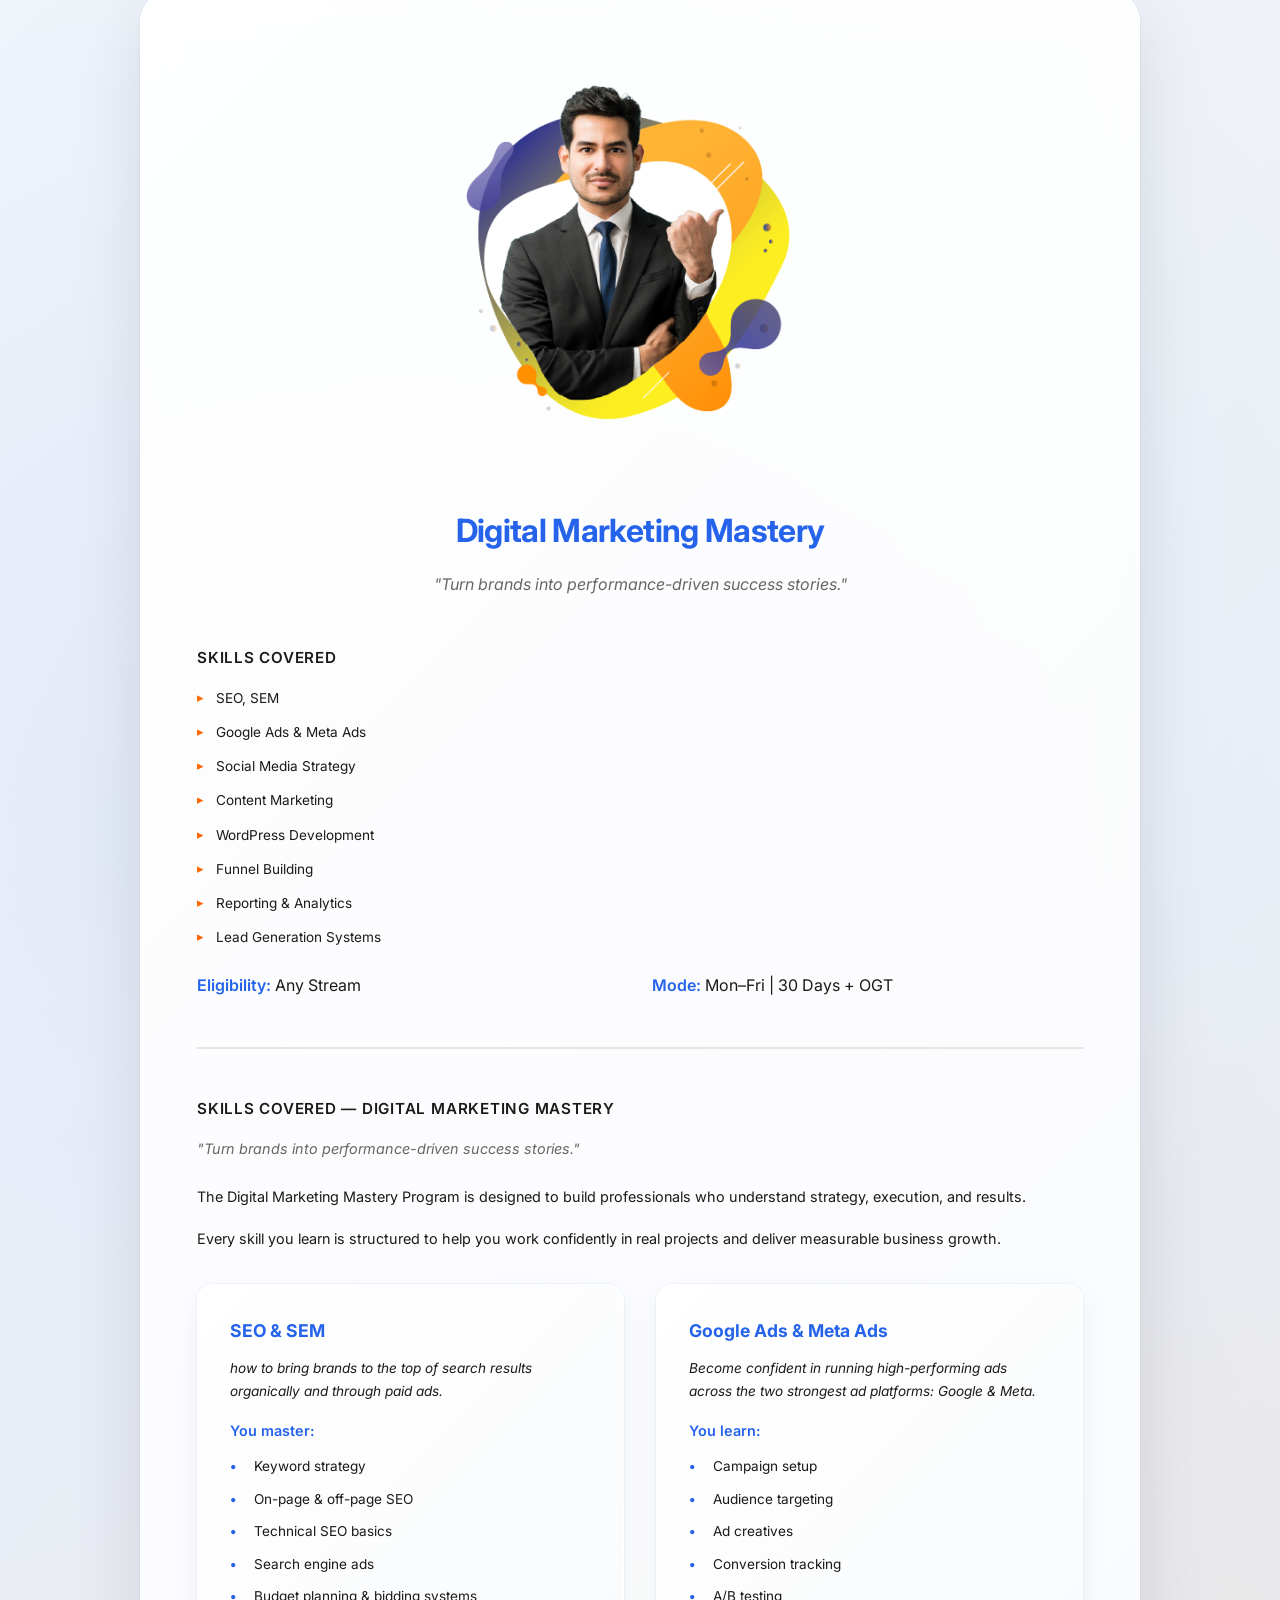
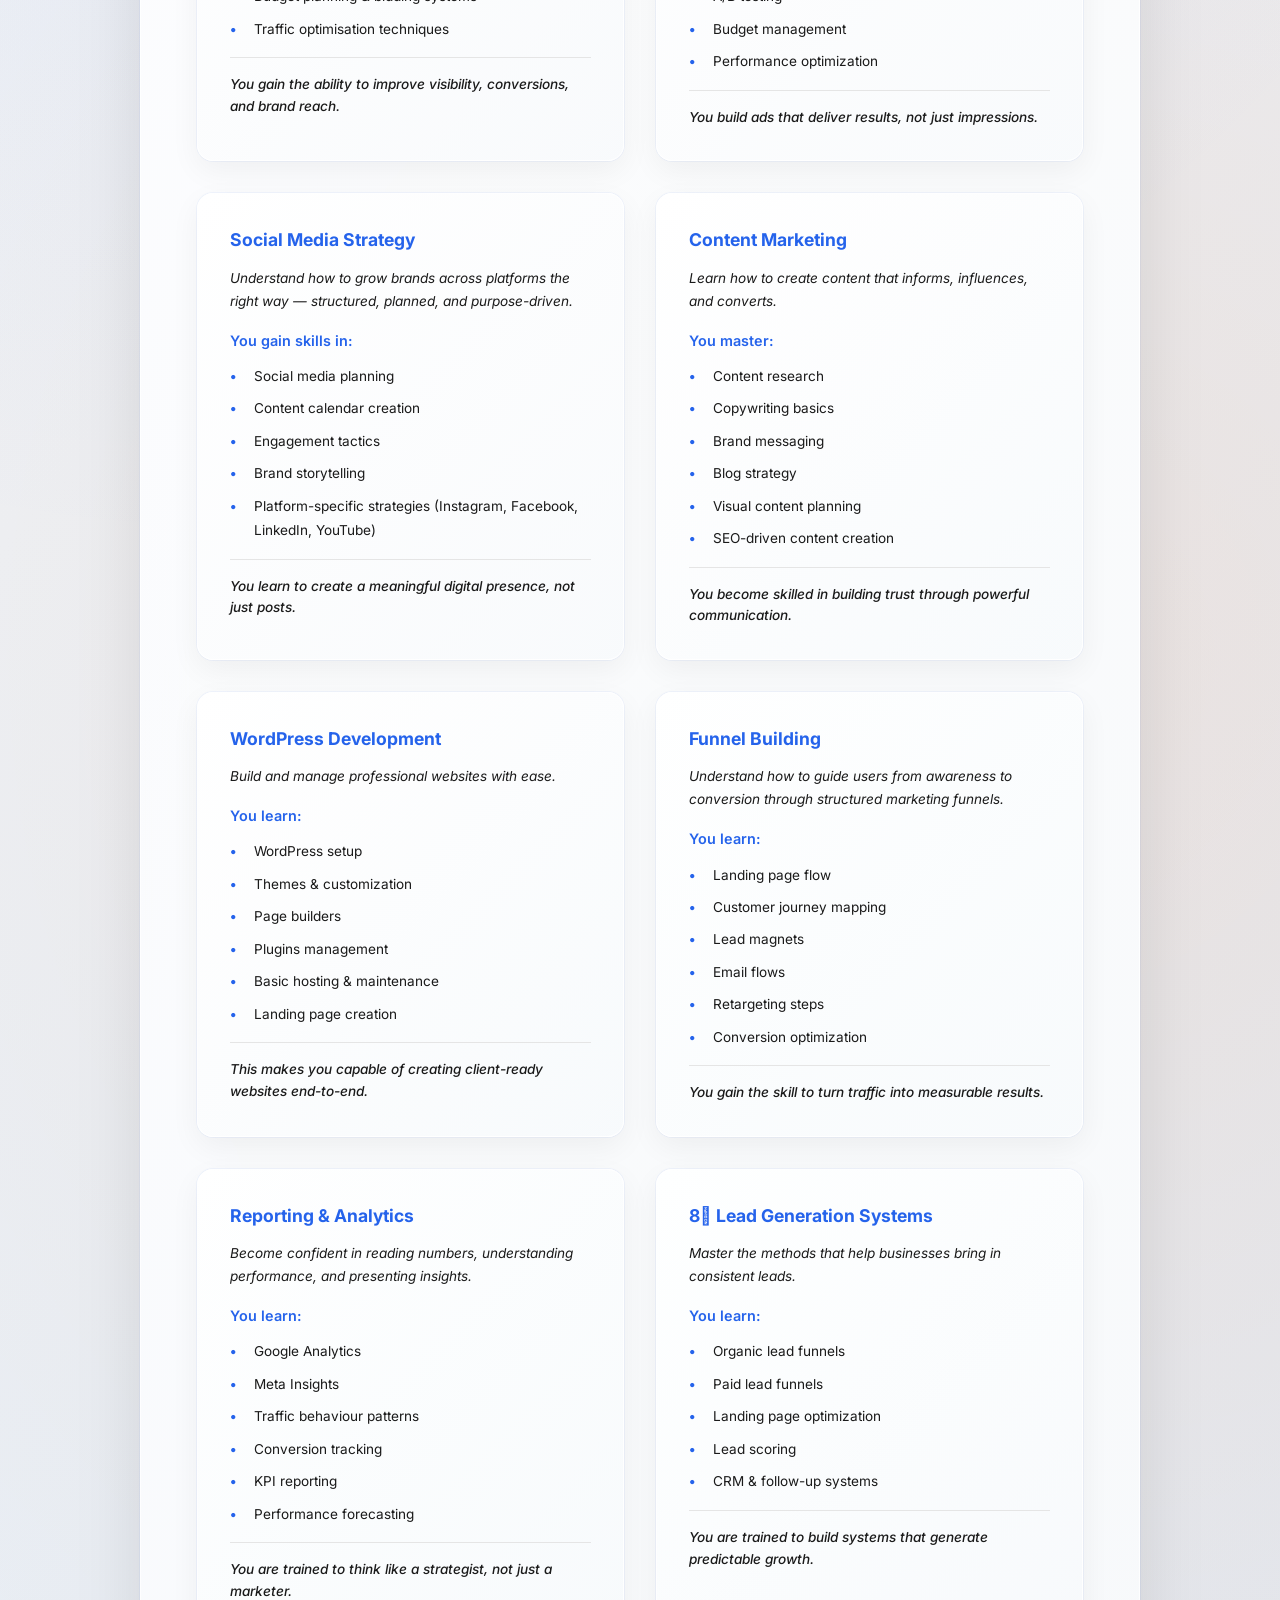
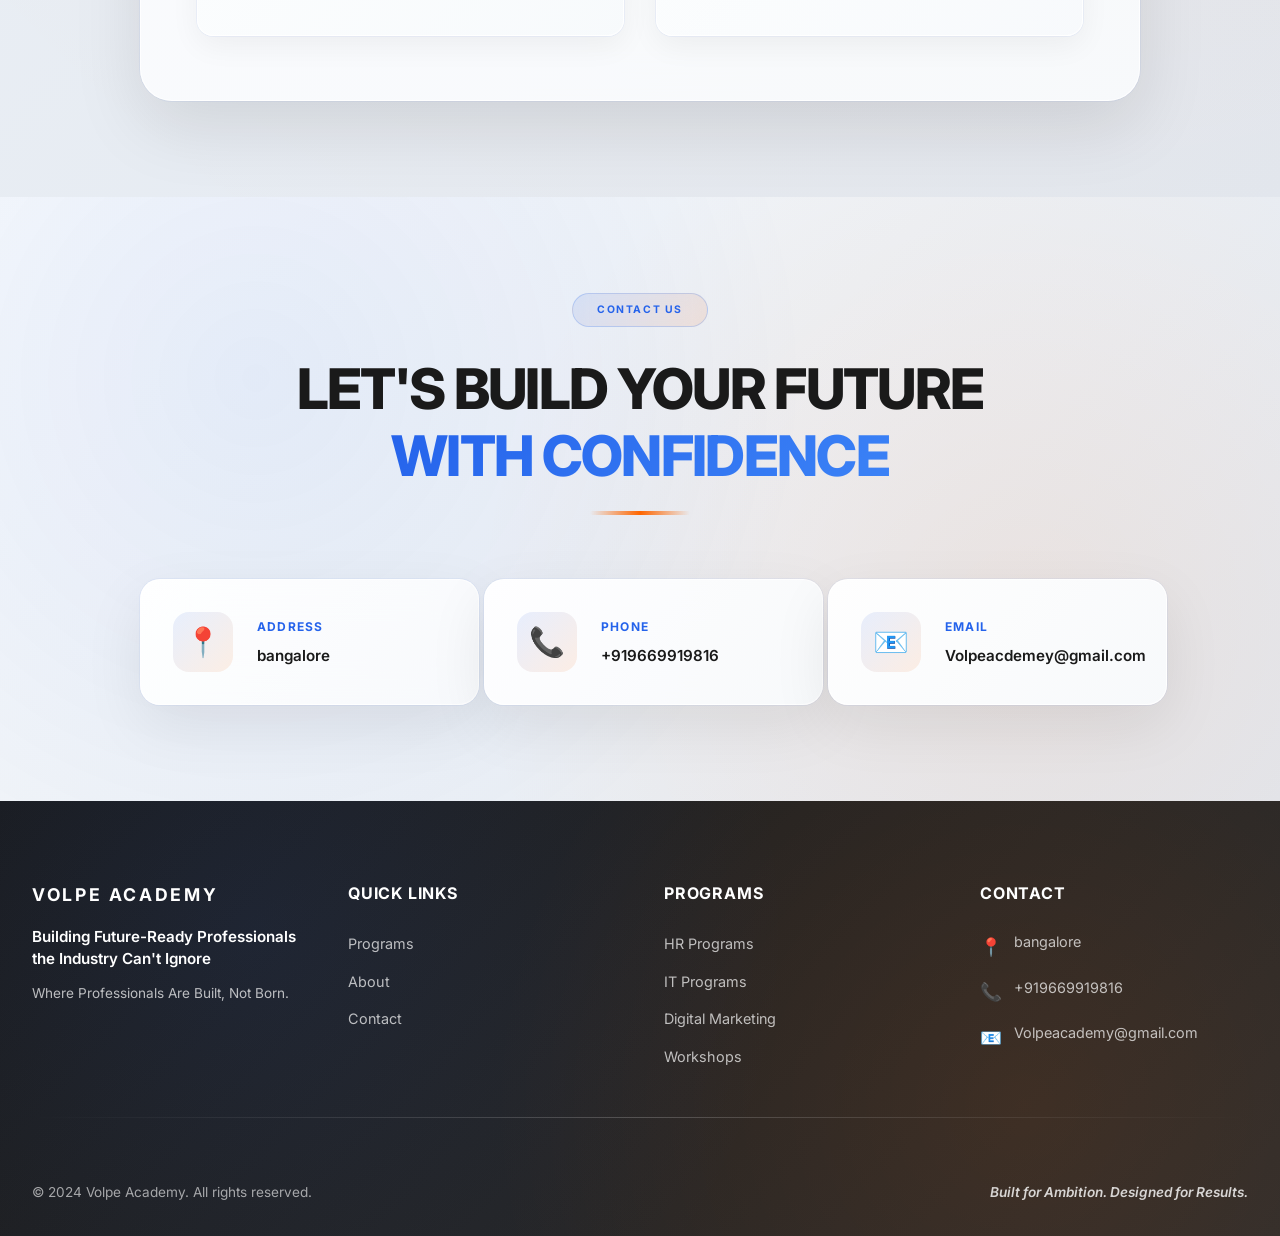
==== commit dc43c49e: "logo added" ====
--- a/volpe/itprograms.html
+++ b/volpe/itprograms.html
@@ -14,7 +14,9 @@
 	<header class="header">
 		<nav class="nav">
 			<div class="nav-container">
-				<div class="logo">Volpe Academy</div>
+				 <div class="logo">
+                    <img src="images/volpe logo.png" alt="Volpe Academy" class="nav-logo" />
+                </div>
 				<button class="hamburger-menu" aria-label="Toggle menu">
 					<span></span>
 					<span></span>
@@ -24,7 +26,7 @@
 					<a href="index.html">Home</a>
 					<a href="index.html#about">About</a>
 					<a href="index.html#programs">Programs</a>
-					<a href="index.html#contact" class="nav-cta">Get Started</a>
+					<a href="#contact" class="nav-cta">Get Started</a>
 				</div>
 			</div>
 		</nav>
@@ -272,15 +274,16 @@
 										<span class="dm-title-line">DIGITAL MARKETING</span>
 										<span class="dm-title-accent">PROGRAM</span>
 									</h2>
+									
 									<div class="dm-title-divider"></div>
 								</div>
 				
 								<div class="dm-course-wrapper">
 									<div class="dm-course-card">
 										<div class="dm-card-header">
-											<div class="dm-icon-wrapper">
-												<div class="dm-icon-bg"></div>
-												<span class="dm-icon">📱</span>
+											<div class="it-icon-wrapper">
+								<div class="it-icon-bg"></div>
+								<img src="images/boy bg.png" alt="Frontend" class="it-icon-img">
 											</div>
 											<h4 class="dm-course-title">Digital Marketing Mastery</h4>
 											<p class="dm-course-tagline">"Turn brands into performance-driven success stories."</p>
--- a/volpe/styles.css
+++ b/volpe/styles.css
@@ -45,6 +45,7 @@
 
 .nav-container {
     max-width: 1400px;
+    height: 110px;
     margin: 0 auto;
     padding: 1.25rem 2rem;
     display: flex;
@@ -67,26 +68,29 @@
     cursor: pointer;
 }
 
-.logo::after {
-    content: '';
-    position: absolute;
-    bottom: 0;
-    left: 0;
-    width: 0;
-    height: 3px;
-    background: linear-gradient(90deg, var(--primary-color), var(--accent-color));
-    transition: width 0.7s cubic-bezier(0.4, 0, 0.2, 1);
-    border-radius: 2px;
-}
-
-
-
-.logo:hover {
-    transform: translateY(-1px);
-}
-
-.logo:hover::after {
-    width: 100%;
+
+
+
+
+
+/* nav logo image (replaces text logo) */
+.nav-logo {
+    width: 140px; /* default desktop size */
+    height: auto;
+    display: block;
+    object-fit: contain;
+}
+
+@media (max-width: 900px) {
+    .nav-logo {
+        width: 110px; /* tablet */
+    }
+}
+
+@media (max-width: 600px) {
+    .nav-logo {
+        width: 88px; /* mobile */
+    }
 }
 
 .nav-links {
@@ -431,13 +435,22 @@
 .hero-badge {
     display: inline-flex;
     align-items: center;
-    gap: 0.4rem;
-    padding: 0.4rem 1rem;
-    background: rgba(37, 99, 235, 0.1);
-    border: 1px solid rgba(37, 99, 235, 0.2);
+    gap: 0.6rem;
+    padding: 0.35rem 0.9rem;
+    background: rgba(37, 99, 235, 0.08);
+    border: 1px solid rgba(37, 99, 235, 0.14);
     border-radius: 50px;
     margin-bottom: 1rem;
     animation: fadeInDown 0.8s ease-out 0.2s both;
+}
+
+/* Logo inside hero badge */
+.hero-logo {
+    width: 44px;
+    height: 44px;
+    object-fit: contain;
+    display: block;
+    border-radius: 8px;
 }
 
 .badge-text {
